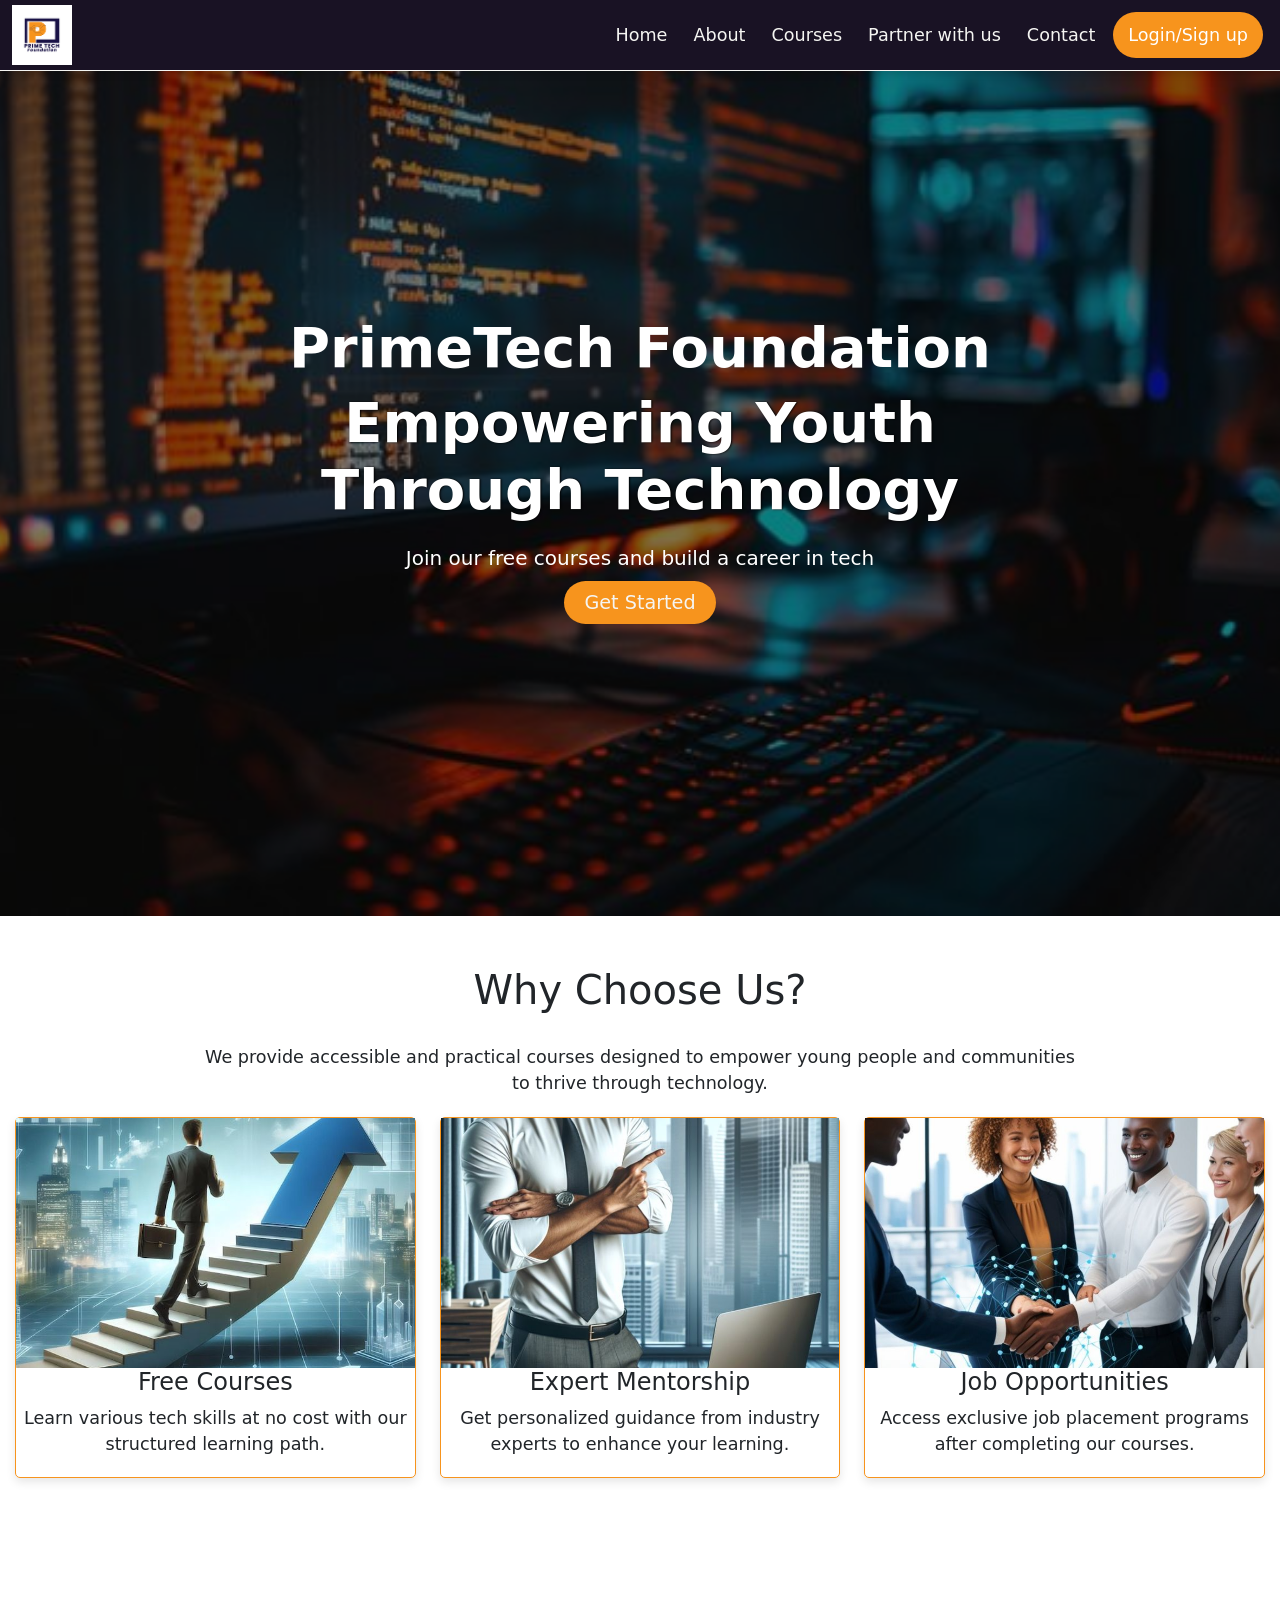
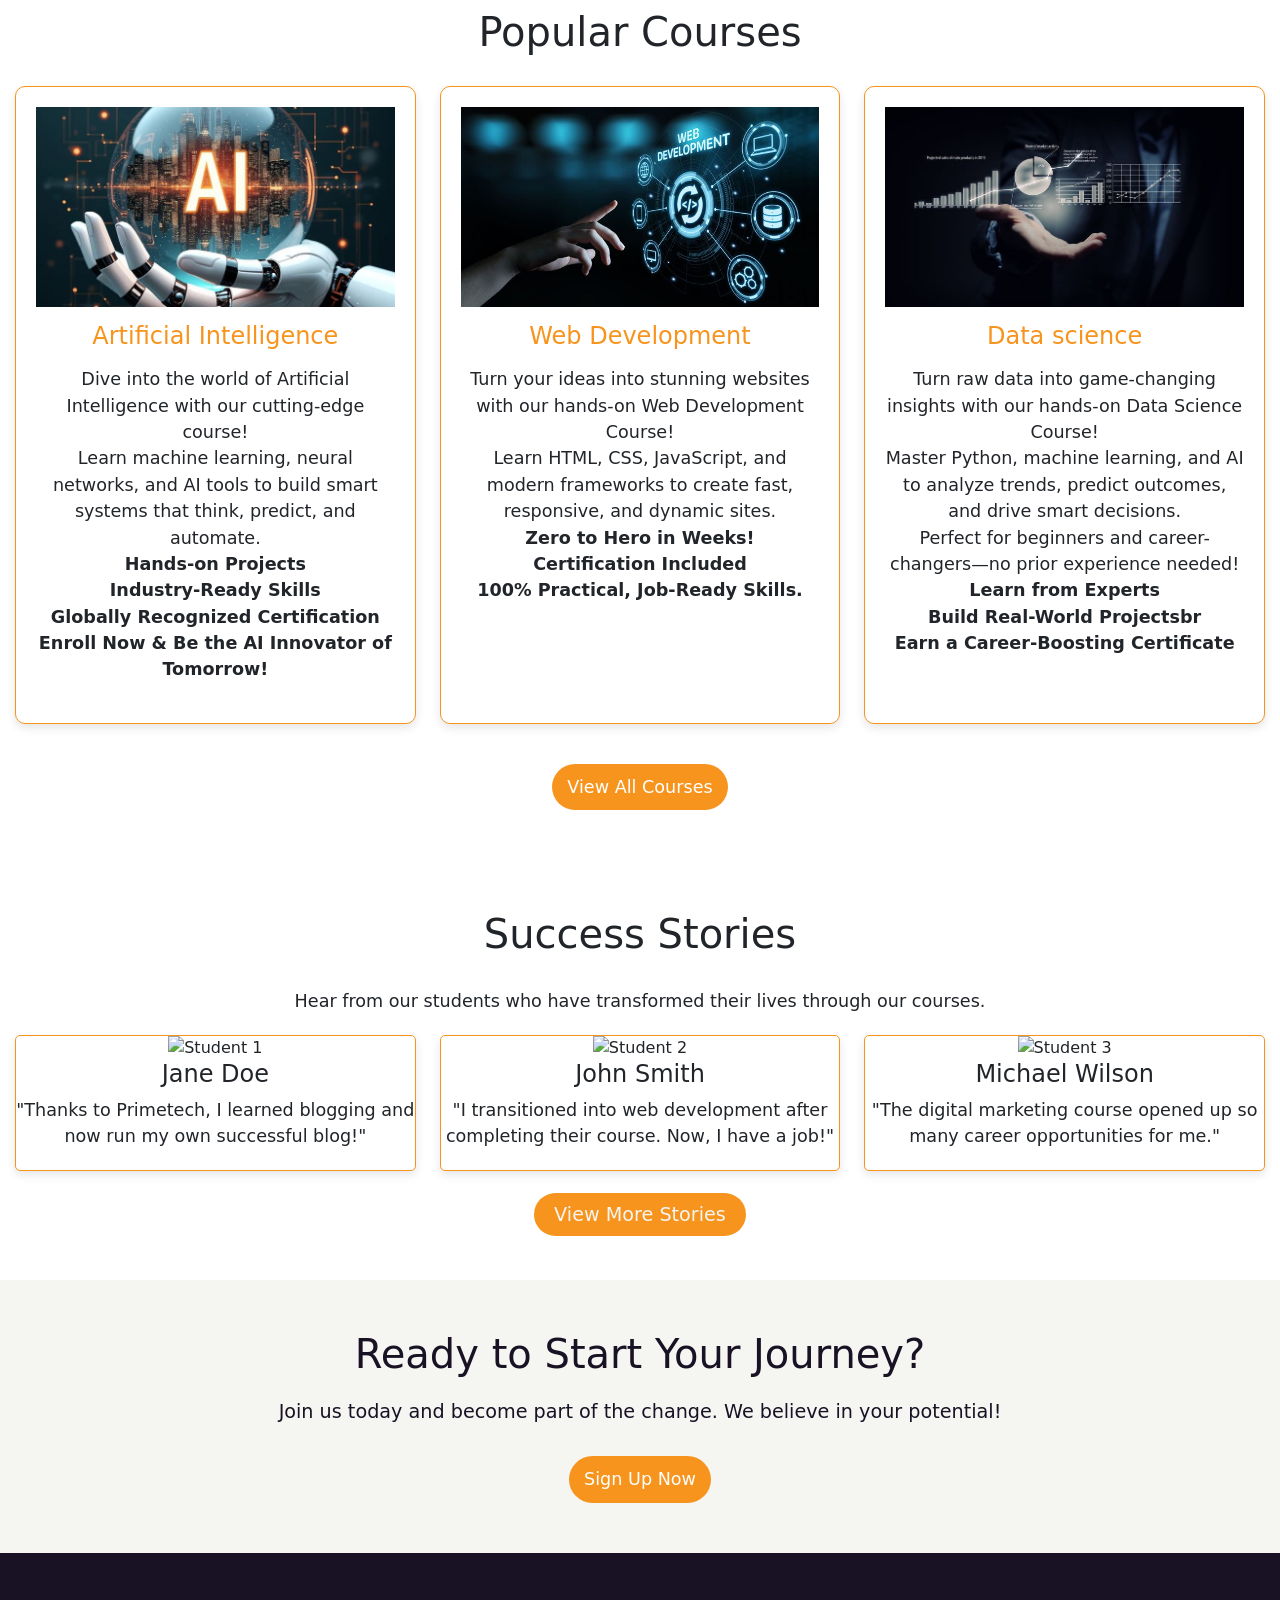
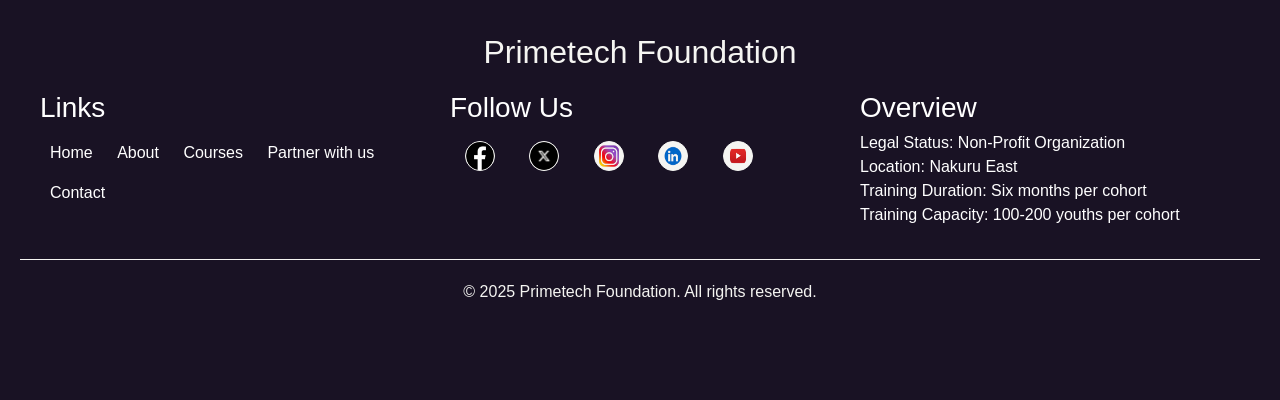
==== Index.html @ 0c361900 "initial commit" ====
<!DOCTYPE html>
<html lang="en">
    <head>
        <meta charset="UTF-8">
        <meta name="viewport" content="width=device-width, initial-scale=1.0">
        <title>Primetech Foundation</title>
        <link rel="stylesheet" href="styles.css"> <!-- Link to external CSS file -->
        <link rel ="icon"type="image/png" href="Photos/logo New.png">
        <link href="https://cdn.jsdelivr.net/npm/bootstrap@5.3.0/dist/css/bootstrap.min.css" rel="stylesheet">
    </head>
    <body>
    
        <!-- Navigation Bar -->
        <nav class="navbar navbar-expand-lg navigation-bar">
            <div class="container-fluid">
                   <!-- Logo section -->
            <a class="navbar-brand" href="Index.html">
                <img src="Photos/logo New.png" alt="Primetech logo" height="60">
            </a>
                <button class="navbar-toggler" type="button" data-bs-toggle="collapse" data-bs-target="#navbarNav">
                    <span class="navbar-toggler-icon"></span>
                </button>
                <!--navigation bar-->
                <div class="collapse navbar-collapse" id="navbarNav">
                    <ul class="navbar-nav ms-auto">
                        <li class="nav-item"><a class="nav-link" href="Index.html">Home</a></li>
                        <li class="nav-item"><a class="nav-link" href="about.html">About</a></li>
                        <li class="nav-item"><a class="nav-link" href="courses.html">Courses</a></li>
                        <li class="nav-item"><a class="nav-link" href="patnership.html">Partner with us</a></li>
                        <li class="nav-item"><a class="nav-link" href="contact.html">Contact</a></li>
                        <li class="nav-item">
                            <a class="btn-login" href="login.html">Login/Sign up</a>
                        </li>
                    </ul>
                </div>
            </div>
        </nav>
        
    
        <!-- Hero Section -->
       
    <div id="heroCarousel" class="carousel slide carousel-fade" data-bs-ride="carousel">
        <div class="carousel-inner">
            <button class="carousel-control-prev" type="button" data-bs-target="#heroCarousel" data-bs-slide="prev">
                <span class="carousel-control-prev-icon"></span>
            </button>
            <button class="carousel-control-next" type="button" data-bs-target="#heroCarousel" data-bs-slide="next">
                <span class="carousel-control-next-icon"></span>
            </button>
            
    
            <!-- Slide 1 -->
            <div class="carousel-item active">
                <div class="hero-slide" style="background-image: url('Photos/lines\ of\ code.jpeg');">
                    <div class="hero-content text-center text-white">
                        <h1 class="display-4 fw-bold">PrimeTech Foundation</h1>
                        <h2 class="display-4 fw-bold">Empowering  Youth Through Technology</h2>
                        <p class="lead">Join our free courses and build a career in tech</p>
                        <a href="courses.html" class="btn-click">Get Started</a>
                    </div>
                </div>
            </div>
    
            <!-- Slide 2 -->
            <div class="carousel-item">
                <div class="hero-slide" style="background-image: url('Photos/seo\ image.jpeg');">
                    <div class="hero-content text-center text-white">
                        <h1 class="display-4 fw-bold">Learn. Build. Grow.</h1>
                        <p class="lead">Hands-on training with real-world projects</p>
                        <a href="about.html" class="btn-click">Learn More</a>
                    </div>
                </div>
            </div>
    
            <!-- Slide 3 -->
            <div class="carousel-item">
                <div class="hero-slide" style="background-image: url('Photos/hacker\ Image.jpeg');">
                    <div class="hero-content text-center text-white">
                        <h1 class="display-4 fw-bold">Your Tech Journey Starts Here</h1>
                        <p class="lead">No experience needed.</p>
                        <a href="login.html" class="btn-click">Enroll Now</a>
                    </div>
                </div>
            </div>
    
        </div>
    </div>
    
    
        <!-- Features Section -->
        <div class="features">
            <h2>Why Choose Us?</h2>
            <p>We provide accessible and practical courses designed to empower young people and communities <br> to thrive through technology.</p>
            <div class="row">
                <div class="col-md-4">
                    <div class="feature-item">
                        <img src="Photos/Free.jpeg" alt="lines of code">
                        <h4>Free Courses</h4>
                        <p>Learn various tech skills at no cost with our structured learning path.</p>
                    </div>
                </div>
                <div class="col-md-4">
                    <div class="feature-item">
                        <img src="Photos/Expert.jpeg" alt="Mentorship">
                        <h4>Expert Mentorship</h4>
                        <p>Get personalized guidance from industry experts to enhance your learning.</p>
                    </div>
                </div>
                <div class="col-md-4">
                    <div class="feature-item">
                        <img src="Photos/Job rediness.jpeg" alt="Job Opportunities">
                        <h4>Job Opportunities</h4>
                        <p>Access exclusive job placement programs after completing our courses.</p>
                    </div>
                </div>
            </div>
        </div>
    
        <!-- Popular Courses Section -->
        <div class="courses">
            <h2>Popular Courses</h2>
            <div class="row">
                <div class="col-md-4">
                    <div class="course-item">
                        <img src="Photos/Ai image.jpeg" alt="Artificial Intelligence">
                        <strong><h4>Artificial Intelligence</h4></strong>
                        <p>Dive into the world of Artificial Intelligence with our cutting-edge course!<br>
                        Learn machine learning, neural networks, and AI tools to build smart systems that think, predict, and automate. <br>
                       
    
                            <strong> Hands-on Projects<br>
                             Industry-Ready Skills<br>
                             Globally Recognized Certification<br>
                            
                            Enroll Now & Be the AI Innovator of Tomorrow! </p></strong>
                    </div>
                </div>
                <div class="col-md-4">
                    <div class="course-item">
                        <img src="Photos/webDevelopment.jpeg" alt="Web Development">
                       <strong><h4>Web Development</h4></strong>
                        <p>Turn your ideas into stunning websites with our hands-on Web Development Course!<br>
                            Learn HTML, CSS, JavaScript, and modern frameworks to create fast, responsive, and dynamic sites.<br>
                          
                        <strong> Zero to Hero in Weeks! <br>
                             Certification Included<br>
                             100% Practical, Job-Ready Skills.</strong> </p>
                    </div>
                </div>
                <div class="col-md-4">
                    <div class="course-item">
                        <img src="Photos/Data science image.jpeg" alt="Data science">
                      <strong>  <h4>Data science</h4></strong>
                        <p>Turn raw data into game-changing insights with our hands-on Data Science Course!<br> 
                            Master Python, machine learning, and AI to analyze trends, predict outcomes, and drive smart decisions.<br>
                            Perfect for beginners and career-changers—no prior experience needed!<br>
    
                        <strong> Learn from Experts <br>
                             Build Real-World Projectsbr<br>
                             Earn a Career-Boosting Certificate<br>                        
                        </strong></p>
                    </div>
                </div>
            </div>
            <a href="courses.html" class="btn-view-courses">View All Courses</a>
        </div>
    
    
        <!-- Success Stories Section -->
        <div class="stories">
            <h2>Success Stories</h2>
            <p>Hear from our students who have transformed their lives through our courses.</p>
            <div class="row">
                <div class="col-md-4">
                    <div class="story-item">
                        <img src="https://via.placeholder.com/400x200" alt="Student 1">
                        <h4>Jane Doe</h4>
                        <p>"Thanks to Primetech, I learned blogging and now run my own successful blog!"</p>
                    </div>
                </div>
                <div class="col-md-4">
                    <div class="story-item">
                        <img src="https://via.placeholder.com/400x200" alt="Student 2">
                        <h4>John Smith</h4>
                        <p>"I transitioned into web development after completing their course. Now, I have a job!"</p>
                    </div>
                </div>
                <div class="col-md-4">
                    <div class="story-item">
                        <img src="https://via.placeholder.com/400x200" alt="Student 3">
                        <h4>Michael Wilson</h4>
                        <p>"The digital marketing course opened up so many career opportunities for me."</p>
    
                    </div>
                </div>   
            </div>
            <a href="stories.html" class="btn-view-stories">View More Stories</a>
        </div>
    
        <!-- Call to Action Section -->
        <div class="call-to-action">
            <h3>Ready to Start Your Journey?</h3>
            <p>Join us today and become part of the change. We believe in your potential!</p>
            <a href="login.html" class="btn-login">Sign Up Now</a>
        </div>
    
        <!-- Footer -->
        <footer>
            <h1>Primetech Foundation</h1>
          
            <div class="footer-flex">
              <div class="footer-section footer-links">
                <h3>Links</h3>
                <a href="Index.html">Home</a>
                <a href="about.html">About</a>
                <a href="courses.html">Courses</a>
                <a href="patnership.html">Partner with us</a>
                <a href="contact.html">Contact</a>
              </div>
          
              <div class="footer-section social-media">
                <h3>Follow Us</h3>
                <a href="#"><img src="icons/fb.png" alt="Facebook"></a>
                <a href="#"><img src="icons/x.png" alt="Twitter"></a>
                <a href="#"><img src="icons/Ig.png" alt="Instagram"></a>
                <a href="#"><img src="icons/linkedin.png" alt="LinkedIn"></a>
                <a href="#"><img src="icons/Youtube.png" alt="YouTube"></a>
              </div>
          
              <div class="footer-section Overview">
                <h3>Overview</h3>
                <h2>Legal Status: Non-Profit Organization</h2>  
                <h2>Location: Nakuru East</h2>
                <h2>Training Duration: Six months per cohort</h2>
                <h2>Training Capacity: 100-200 youths per cohort</h2>
              </div>
            </div>
          
            <p>© 2025 Primetech Foundation. All rights reserved.</p>
        </footer>          
        <script src="https://cdn.jsdelivr.net/npm/bootstrap@5.3.0/dist/js/bootstrap.bundle.min.js"></script>
    </body>
</html>
---- styles.css ----
body {
    margin: 0;
    padding: 0;
    background-color:#f5f5f2 ;
    font-family: poppins, sans-serif;
    padding-top: none; 
}

/* Navigation bar Styles */

.container-fluid {
    background-color:  #191224;
    border-bottom: #f5f5f2 0.2px solid;
    box-shadow: 0 4px 6px rgba(0, 0, 0, 0.1);
    position: fixed;
    top: 0;
    left: 0;
    width: 100%;
    z-index: 1000;
    backdrop-filter: blur(80px); /* Optional blur effect for classiness */
}

.navbar .scrolled {
    background-color: #191224; /* Darker background when scrolled */
    position: fixed;
}

/* === Logo Styling === */
.navbar-brand img {
    max-height: 60px;
    border: none;
}

/* === Navbar Toggler (Mobile Hamburger) === */
.navbar-toggler {
    border: none;
}

/* === Nav Links === */
.navbar-nav .nav-link {
    color: #f5f5f2!important;
    font-size: 1.1rem;
    padding: 10px 15px;
    transition: all 0.3s ease;
    font-weight: 500;
    margin: 0 5px;
}

.navbar-nav .nav-link:hover {
    color: #F7941D;
    text-decoration: underline;
    text-decoration-color:#F7941D;
}

/* === Login Button Style === */
.btn-login {
    background-color: #F7941D;
    color: #fff !important;
    border-radius: 50px;
    padding: 10px 15px;
    font-size: 1.1rem;
    font-weight: 500;
    text-align: center;
    text-decoration: none;
    transition: background-color 0.3s ease, transform 0.3s ease;
    display: inline-block;
    margin: 0 5px;
}

.btn-login:hover {
    background-color: #e67e22;
    transform: scale(1.05);
}


/* Hero Section Styles */
.hero-slide {
    height: 100vh;
    background-size: cover;
    background-position: center;
    position: relative;
    display: flex;
    justify-content: center;
    align-items: center;
    border: none;
}

.hero-slide::before {
    content: "";
    position: absolute;
    top: 0; left: 0;
    width: 100%;
    height: 100%;
    background-color: rgba(0, 0, 0, 0.5); /* Overlay */
    z-index: 1;
}

.hero-content {
    z-index: 2;
    max-width: 800px;
    padding: 0 15px;
   
}

.btn-click {
    background-color: #F7941D;
    color: #f5f5f2;
    padding: 10px 20px;
    border: none;
    transition: background-color 0.3s ease, transform 0.3s ease;
    border-radius: 50px;
    font-size: 1.2rem;
    text-decoration: none;
    font-weight: 500;
  }
  
  .btn-click:hover {
    background-color: #191224;
    transform: scale(1.05);
  }
  .btn-click:active {
    border-radius: 8px;
    box-shadow: 0 4px 12px rgba(0, 0, 0, 0.1);
  }
    


.hero-content h2 {
    font-size: 3.5rem;
    color: white;
    margin-bottom: 20px;
    text-shadow: #000 1px 0 2px;
    text-align: center;
}

/* Features, Courses, and Stories Section Styles */
.features, .courses, .stories {
    text-align: center;
    padding:  50px 15px;
}
.features h2, .courses h2, .stories h2 {
    font-size: 2.5rem;
    margin-bottom: 30px;
}
.features p, .courses p, .stories p {
    font-size: 1.1rem;
    margin-bottom: 20px;
}
.feature-item,  .story-item {
    margin-bottom: 30px;
    padding: none;
    background-color: white;
    border-radius: 10px;
    box-shadow: 0 4px 10px rgba(0, 0, 0, 0.1);
    transition: transform 0.3s;
    border: #F7941D 1px solid;
    border-radius: 5px;
}
.feature-item:hover, .course-item:hover, .story-item:hover {
    transform: translateY(-10px);
}
.feature-item img, .story-item img {
    width: 100%;
    height: 250px;
    object-fit: cover;
    border-radius: none;
}

.course-item {
    display: flex;
    flex-direction: column; /* Ensures content stacks vertically */
    justify-content: space-between; /* Distributes content evenly */
    align-items: center; /* Centers content horizontally */
    height: 100%; /* Ensures all items have the same height */
    padding: 20px;
    background-color: white;
    border-radius: 10px;
    box-shadow: 0 4px 10px rgba(0, 0, 0, 0.1);
    transition: transform 0.3s;
    border: #F7941D 1px solid;
    padding: none;
}

.course-item img {
    width: 100%;
    height: 200px; /* Ensures all images are the same height */
    object-fit: cover; /* Ensures images maintain aspect ratio */
    border-radius: none;
    padding: none;
    margin: none;
   
}

.course-item h4 {
    margin: 15px 0;
    font-size: 1.5rem;
    color: #F7941D;
    text-transform: bold;
}

.course-item p {
    flex-grow: 1; /* Ensures the description takes up available space */
    text-align: center;
}

.course-item:hover {
    transform: translateY(-10px); /* Adds a hover effect */
}
   /* view course Button Styles */
.btn-view-courses{
    background-color: #F7941D;
    color: #fff !important;
    border-radius: 50px;
    padding: 10px 15px;
    font-size: 1.1rem;
    font-weight: 500;
    text-align: center;
    text-decoration: none;
    transition: background-color 0.3s ease, transform 0.3s ease;
    display: inline-block;
    margin: 0 5px;
    padding: none; 
    margin-top: 40px;

}
.btn-view-courses:hover {
    background-color: #F7941D;
    transform: scale(1.05);
}
/* view stories Button Styles */
.btn-view-stories{
    background-color: #F7941D;
    color: #f5f5f2;
    padding: 10px 20px;
    border: none;
    transition: background-color 0.3s ease, transform 0.3s ease;
    border-radius: 50px;
    font-size: 1.2rem;
    text-decoration: none;
    font-weight: 500;
}
.btn-view-stories:hover {
    background-color: #e67e22;
    transform: scale(1.05);
}
/* Call to Action Section Styles */
.call-to-action {
    
    background-color: #f5f5f2;
    color: white;
    padding: 50px;
    text-align: center;
}
.call-to-action h3 {
    color: #191224;
    font-size: 2.5rem;
    margin-bottom: 20px;
}
.call-to-action p {
    color: #191224;
    font-size: 1.2rem;
    margin-bottom: 30px;
}

/* Footer Styles */

footer {
    background-color: #191224; /* Dark background color */
    color: #fff; /* White text color for contrast */
    padding: 80px 20px;
    text-align: center;
    font-family: open sans ,sans-serif;
    position: relative;
    
} 

footer h1 {
    font-size: 2rem;
    margin-bottom: 20px;
    color: #f5f5f2;
    text-align: center;
}
  
  /* Flex container for the sections */
.footer-flex {
    display: flex;
    flex-wrap: wrap;
    justify-content: space-between;
    gap: 30px;
    max-width: 1200px;
    margin: 0 auto;
    text-align: left;
    
    
}
  
  /* Individual sections */
.footer-section {
    flex: 1 1 250px;
   
}
  
.footer-links a,
.social-media a {
    display: inline-block;
    margin: 8px 10px;
    color: #fff;
    text-decoration: none;
    transition: color 0.3s ease;
}
  
.footer-links a:hover,
.social-media a:hover {
    color: #F7941D;
  }
  
  /* Social media icons */
  .social-media img {
    width: 30px;
    height: 30px;
    margin: 0 5px;
    transition: transform 0.3s ease;
    border: #f5f5f2 1px solid;
    border-radius: 50%;
    background-color: #f5f5f2;
  }
  
  .social-media img:hover {
    transform: scale(1.1);
  }
  
  /* Overview section text */
  .Overview h2 {
    font-size: 1rem;
    margin: 5px 0;
  }
  
  /* Copyright */
  footer p {
    margin-top: 30px;
    font-size: 1rem;
    color: #f5f5f2;
    border-top: 1px solid #f5f5f2;
    padding-top: 20px;
    text-align: center;
  }
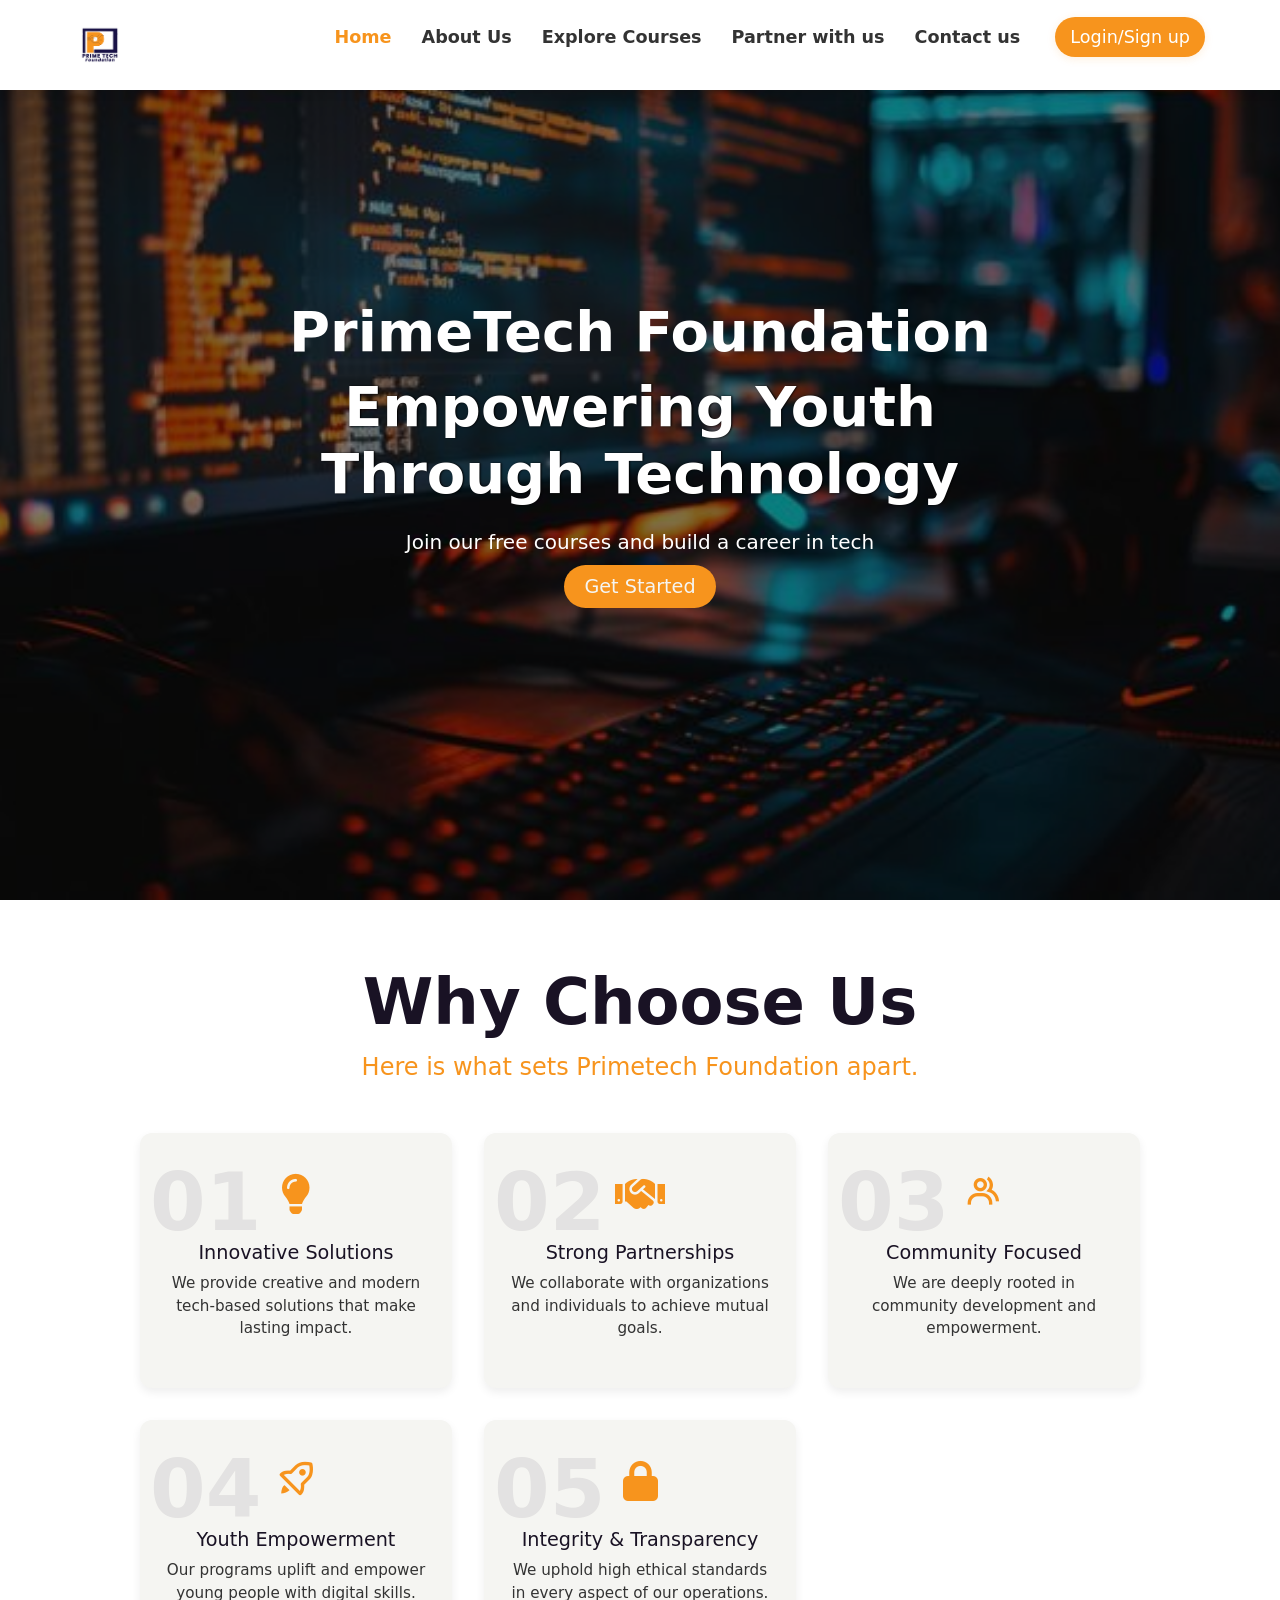
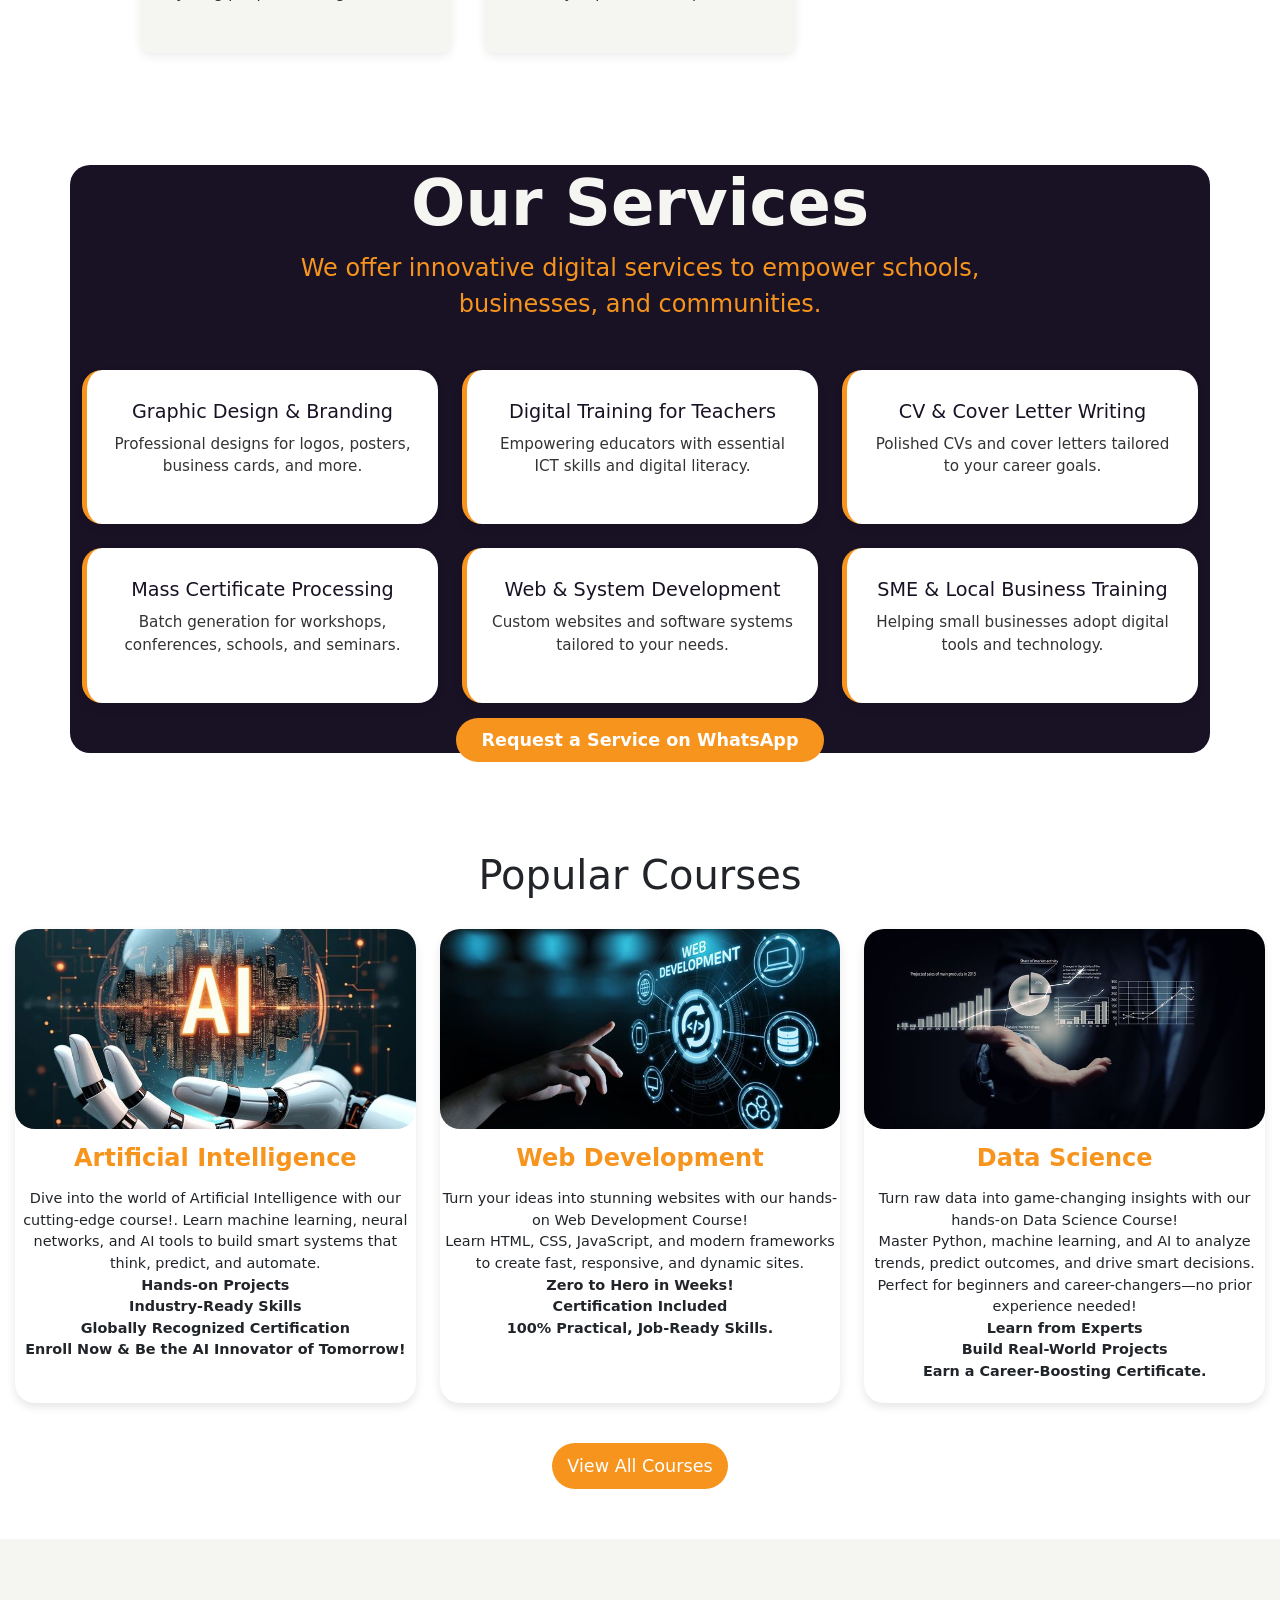
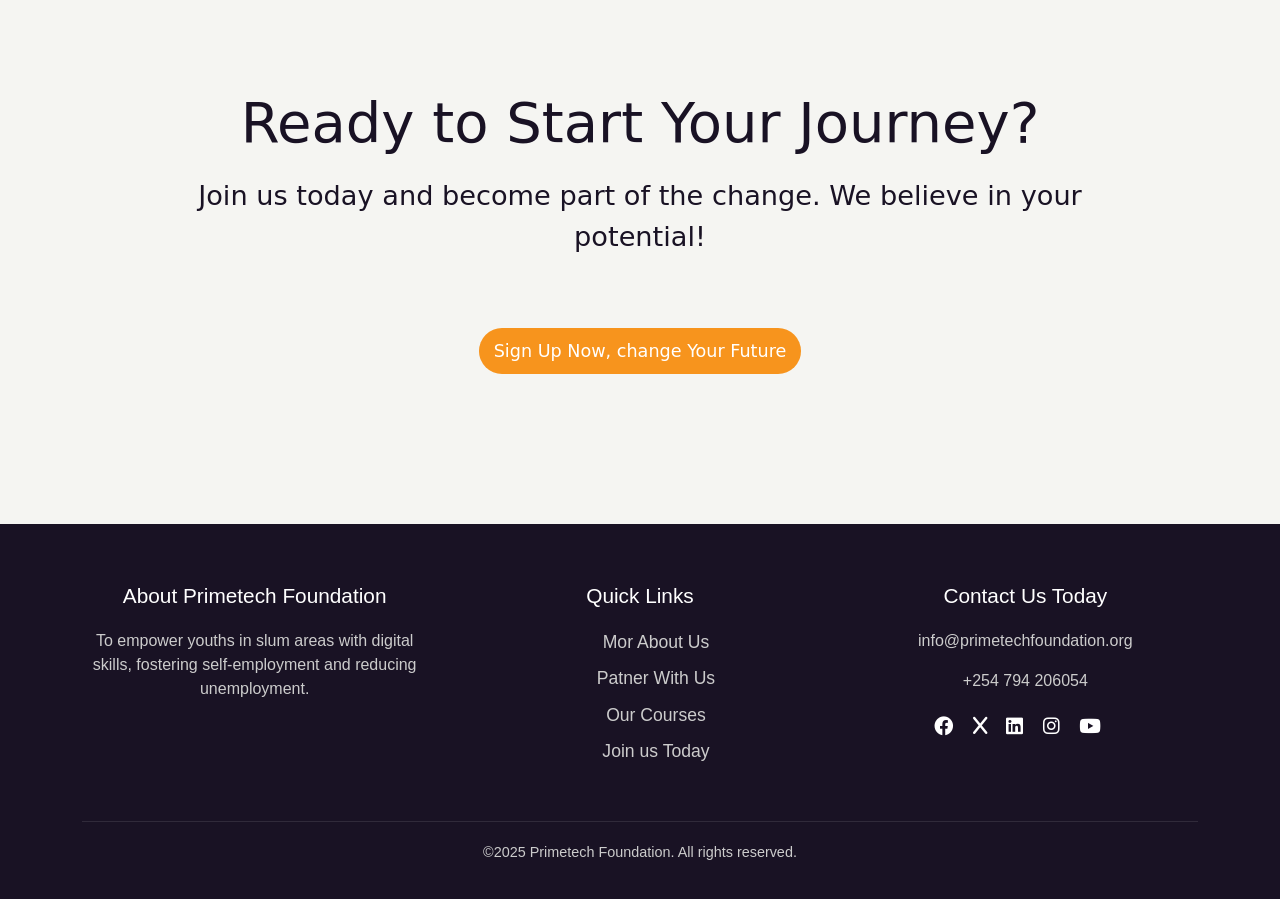
==== commit 83c6c332: "Initial Commit" ====
--- a/Index.html
+++ b/Index.html
@@ -1,69 +1,62 @@
 <!DOCTYPE html>
 <html lang="en">
-    <head>
-        <meta charset="UTF-8">
-        <meta name="viewport" content="width=device-width, initial-scale=1.0">
-        <title>Primetech Foundation</title>
-        <link rel="stylesheet" href="styles.css"> <!-- Link to external CSS file -->
-        <link rel ="icon"type="image/png" href="Photos/logo New.png">
-        <link href="https://cdn.jsdelivr.net/npm/bootstrap@5.3.0/dist/css/bootstrap.min.css" rel="stylesheet">
-    </head>
-    <body>
-    
-        <!-- Navigation Bar -->
-        <nav class="navbar navbar-expand-lg navigation-bar">
-            <div class="container-fluid">
-                   <!-- Logo section -->
-            <a class="navbar-brand" href="Index.html">
-                <img src="Photos/logo New.png" alt="Primetech logo" height="60">
-            </a>
-                <button class="navbar-toggler" type="button" data-bs-toggle="collapse" data-bs-target="#navbarNav">
-                    <span class="navbar-toggler-icon"></span>
-                </button>
-                <!--navigation bar-->
-                <div class="collapse navbar-collapse" id="navbarNav">
-                    <ul class="navbar-nav ms-auto">
-                        <li class="nav-item"><a class="nav-link" href="Index.html">Home</a></li>
-                        <li class="nav-item"><a class="nav-link" href="about.html">About</a></li>
-                        <li class="nav-item"><a class="nav-link" href="courses.html">Courses</a></li>
-                        <li class="nav-item"><a class="nav-link" href="patnership.html">Partner with us</a></li>
-                        <li class="nav-item"><a class="nav-link" href="contact.html">Contact</a></li>
-                        <li class="nav-item">
-                            <a class="btn-login" href="login.html">Login/Sign up</a>
-                        </li>
-                    </ul>
-                </div>
-            </div>
-        </nav>
-        
-    
-        <!-- Hero Section -->
-       
+<head>
+    <meta charset="UTF-8">
+    <meta name="viewport" content="width=device-width, initial-scale=1.0">
+    <title>Primetech Foundation</title>
+    <link rel="stylesheet" href="styles/home.css">
+    <link rel="stylesheet" href="styles/patnership.css">
+    <link rel="icon" type="image/png" href="Photos/logo New.png">
+    <link href="https://cdn.jsdelivr.net/npm/bootstrap@5.3.0/dist/css/bootstrap.min.css" rel="stylesheet">
+    <link rel="stylesheet" href="https://cdnjs.cloudflare.com/ajax/libs/font-awesome/6.0.0-beta3/css/all.min.css">
+    <link href="https://unpkg.com/boxicons@2.1.4/css/boxicons.min.css" rel="stylesheet">
+</head>
+<body>
+    <header>
+        <div class="container">
+            <div class="logo">
+                <a href="#"><img src="Photos/logo New.png" alt="Primetech Foundation Logo"></a>
+            </div>
+            <nav>
+                <ul>
+                    <li><a href="Index.html" class="active">Home</a></li>
+                    <li><a href="about.html">About Us</a></li>
+                    <li><a href="courses.html">Explore Courses</a></li>
+                    <li><a href="patnership.html">Partner with us</a></li>
+                    <li><a href="contact.html">Contact us</a></li>
+                    <li class="nav-item2">
+                        <a class="btn-login" href="login.html">Login/Sign up</a>
+                    </li>
+                </ul>
+                <div class="mobile-menu-btn">
+                    <i class="fas fa-bars"></i>
+                </div>
+            </nav>
+        </div>
+    </header>
+    <!-- Hero Section -->
     <div id="heroCarousel" class="carousel slide carousel-fade" data-bs-ride="carousel">
         <div class="carousel-inner">
             <button class="carousel-control-prev" type="button" data-bs-target="#heroCarousel" data-bs-slide="prev">
                 <span class="carousel-control-prev-icon"></span>
             </button>
             <button class="carousel-control-next" type="button" data-bs-target="#heroCarousel" data-bs-slide="next">
-                <span class="carousel-control-next-icon"></span>
+                <span class="control-next-icon"></span>
             </button>
-            
-    
             <!-- Slide 1 -->
             <div class="carousel-item active">
-                <div class="hero-slide" style="background-image: url('Photos/lines\ of\ code.jpeg');">
+                <div class="hero-slide" style="background-image: url('Photos/lines of code.jpeg');">
                     <div class="hero-content text-center text-white">
                         <h1 class="display-4 fw-bold">PrimeTech Foundation</h1>
-                        <h2 class="display-4 fw-bold">Empowering  Youth Through Technology</h2>
+                        <h2 class="display-4 fw-bold">Empowering Youth Through Technology</h2>
                         <p class="lead">Join our free courses and build a career in tech</p>
-                        <a href="courses.html" class="btn-click">Get Started</a>
-                    </div>
-                </div>
-            </div>
-    
+                        <a href="login.html" class="btn-click">Get Started</a>
+                    </div>
+                </div>
+            </div>
             <!-- Slide 2 -->
             <div class="carousel-item">
-                <div class="hero-slide" style="background-image: url('Photos/seo\ image.jpeg');">
+                <div class="hero-slide" style="background-image: url('Photos/seo image.jpeg');">
                     <div class="hero-content text-center text-white">
                         <h1 class="display-4 fw-bold">Learn. Build. Grow.</h1>
                         <p class="lead">Hands-on training with real-world projects</p>
@@ -71,174 +64,213 @@
                     </div>
                 </div>
             </div>
-    
             <!-- Slide 3 -->
             <div class="carousel-item">
-                <div class="hero-slide" style="background-image: url('Photos/hacker\ Image.jpeg');">
+                <div class="hero-slide" style="background-image: url('Photos/hacker Image.jpeg');">
                     <div class="hero-content text-center text-white">
                         <h1 class="display-4 fw-bold">Your Tech Journey Starts Here</h1>
                         <p class="lead">No experience needed.</p>
-                        <a href="login.html" class="btn-click">Enroll Now</a>
-                    </div>
-                </div>
-            </div>
-    
+                        <a href="courses.html" class="btn-click">Enroll Now</a>
+                    </div>
+                </div>
+            </div>
         </div>
     </div>
-    
-    
-        <!-- Features Section -->
-        <div class="features">
-            <h2>Why Choose Us?</h2>
-            <p>We provide accessible and practical courses designed to empower young people and communities <br> to thrive through technology.</p>
-            <div class="row">
-                <div class="col-md-4">
-                    <div class="feature-item">
-                        <img src="Photos/Free.jpeg" alt="lines of code">
-                        <h4>Free Courses</h4>
-                        <p>Learn various tech skills at no cost with our structured learning path.</p>
-                    </div>
-                </div>
-                <div class="col-md-4">
-                    <div class="feature-item">
-                        <img src="Photos/Expert.jpeg" alt="Mentorship">
-                        <h4>Expert Mentorship</h4>
-                        <p>Get personalized guidance from industry experts to enhance your learning.</p>
-                    </div>
-                </div>
-                <div class="col-md-4">
-                    <div class="feature-item">
-                        <img src="Photos/Job rediness.jpeg" alt="Job Opportunities">
-                        <h4>Job Opportunities</h4>
-                        <p>Access exclusive job placement programs after completing our courses.</p>
-                    </div>
-                </div>
-            </div>
-        </div>
-    
-        <!-- Popular Courses Section -->
-        <div class="courses">
-            <h2>Popular Courses</h2>
-            <div class="row">
-                <div class="col-md-4">
-                    <div class="course-item">
-                        <img src="Photos/Ai image.jpeg" alt="Artificial Intelligence">
-                        <strong><h4>Artificial Intelligence</h4></strong>
-                        <p>Dive into the world of Artificial Intelligence with our cutting-edge course!<br>
-                        Learn machine learning, neural networks, and AI tools to build smart systems that think, predict, and automate. <br>
-                       
-    
-                            <strong> Hands-on Projects<br>
-                             Industry-Ready Skills<br>
-                             Globally Recognized Certification<br>
-                            
-                            Enroll Now & Be the AI Innovator of Tomorrow! </p></strong>
-                    </div>
-                </div>
-                <div class="col-md-4">
-                    <div class="course-item">
-                        <img src="Photos/webDevelopment.jpeg" alt="Web Development">
-                       <strong><h4>Web Development</h4></strong>
-                        <p>Turn your ideas into stunning websites with our hands-on Web Development Course!<br>
-                            Learn HTML, CSS, JavaScript, and modern frameworks to create fast, responsive, and dynamic sites.<br>
-                          
-                        <strong> Zero to Hero in Weeks! <br>
-                             Certification Included<br>
-                             100% Practical, Job-Ready Skills.</strong> </p>
-                    </div>
-                </div>
-                <div class="col-md-4">
-                    <div class="course-item">
-                        <img src="Photos/Data science image.jpeg" alt="Data science">
-                      <strong>  <h4>Data science</h4></strong>
-                        <p>Turn raw data into game-changing insights with our hands-on Data Science Course!<br> 
-                            Master Python, machine learning, and AI to analyze trends, predict outcomes, and drive smart decisions.<br>
-                            Perfect for beginners and career-changers—no prior experience needed!<br>
-    
-                        <strong> Learn from Experts <br>
-                             Build Real-World Projectsbr<br>
-                             Earn a Career-Boosting Certificate<br>                        
-                        </strong></p>
-                    </div>
-                </div>
-            </div>
-            <a href="courses.html" class="btn-view-courses">View All Courses</a>
-        </div>
-    
-    
-        <!-- Success Stories Section -->
-        <div class="stories">
-            <h2>Success Stories</h2>
-            <p>Hear from our students who have transformed their lives through our courses.</p>
-            <div class="row">
-                <div class="col-md-4">
-                    <div class="story-item">
-                        <img src="https://via.placeholder.com/400x200" alt="Student 1">
-                        <h4>Jane Doe</h4>
-                        <p>"Thanks to Primetech, I learned blogging and now run my own successful blog!"</p>
-                    </div>
-                </div>
-                <div class="col-md-4">
-                    <div class="story-item">
-                        <img src="https://via.placeholder.com/400x200" alt="Student 2">
-                        <h4>John Smith</h4>
-                        <p>"I transitioned into web development after completing their course. Now, I have a job!"</p>
-                    </div>
-                </div>
-                <div class="col-md-4">
-                    <div class="story-item">
-                        <img src="https://via.placeholder.com/400x200" alt="Student 3">
-                        <h4>Michael Wilson</h4>
-                        <p>"The digital marketing course opened up so many career opportunities for me."</p>
-    
-                    </div>
-                </div>   
-            </div>
-            <a href="stories.html" class="btn-view-stories">View More Stories</a>
-        </div>
-    
-        <!-- Call to Action Section -->
-        <div class="call-to-action">
-            <h3>Ready to Start Your Journey?</h3>
-            <p>Join us today and become part of the change. We believe in your potential!</p>
-            <a href="login.html" class="btn-login">Sign Up Now</a>
-        </div>
-    
-        <!-- Footer -->
-        <footer>
-            <h1>Primetech Foundation</h1>
-          
-            <div class="footer-flex">
-              <div class="footer-section footer-links">
-                <h3>Links</h3>
-                <a href="Index.html">Home</a>
-                <a href="about.html">About</a>
-                <a href="courses.html">Courses</a>
-                <a href="patnership.html">Partner with us</a>
-                <a href="contact.html">Contact</a>
-              </div>
-          
-              <div class="footer-section social-media">
-                <h3>Follow Us</h3>
-                <a href="#"><img src="icons/fb.png" alt="Facebook"></a>
-                <a href="#"><img src="icons/x.png" alt="Twitter"></a>
-                <a href="#"><img src="icons/Ig.png" alt="Instagram"></a>
-                <a href="#"><img src="icons/linkedin.png" alt="LinkedIn"></a>
-                <a href="#"><img src="icons/Youtube.png" alt="YouTube"></a>
-              </div>
-          
-              <div class="footer-section Overview">
-                <h3>Overview</h3>
-                <h2>Legal Status: Non-Profit Organization</h2>  
-                <h2>Location: Nakuru East</h2>
-                <h2>Training Duration: Six months per cohort</h2>
-                <h2>Training Capacity: 100-200 youths per cohort</h2>
-              </div>
-            </div>
-          
-            <p>© 2025 Primetech Foundation. All rights reserved.</p>
-        </footer>          
-        <script src="https://cdn.jsdelivr.net/npm/bootstrap@5.3.0/dist/js/bootstrap.bundle.min.js"></script>
-    </body>
+
+    <!-- Why us section (Hero Page) -->
+    <section class="why-choose-us">
+        <div class="section-header">
+            <h2>Why Choose Us</h2>
+            <p>Here is what sets Primetech Foundation apart.</p>
+        </div>
+        <div class="reasons">
+            <div class="reason-card" data-index="01">
+                <div class="icon"><i class="fa-solid fa-lightbulb"></i></div>
+                <h3>Innovative Solutions</h3>
+                <p>We provide creative and modern tech-based solutions that make lasting impact.</p>
+            </div>
+            <div class="reason-card" data-index="02">
+                <div class="icon"><i class="fas fa-handshake"></i></div>
+                <h3>Strong Partnerships</h3>
+                <p>We collaborate with organizations and individuals to achieve mutual goals.</p>
+            </div>
+            <div class="reason-card" data-index="03">
+                <div class="icon"><i class='bx bx-group'></i></div>
+                <h3>Community Focused</h3>
+                <p>We are deeply rooted in community development and empowerment.</p>
+            </div>
+            <div class="reason-card" data-index="04">
+                <div class="icon"><i class='bx  bx-rocket'></i> </div>
+                <h3>Youth Empowerment</h3>
+                <p>Our programs uplift and empower young people with digital skills.</p>
+            </div>
+            <div class="reason-card" data-index="05">
+                <div class="icon"><i class="fa-solid fa-lock"></i></div>
+                <h3>Integrity & Transparency</h3>
+                <p>We uphold high ethical standards in every aspect of our operations.</p>
+            </div>
+        </div>
+    </section>
+
+    <!-- Services Section -->
+    <section class="services container my-5">
+        <div class="section-header text-center">
+            <h2 class="fw-bold">Our Services</h2>
+            <p>We offer innovative digital services to empower schools, businesses, and communities.</p>
+        </div>
+        <div class="row g-4">
+            <div class="col-md-4 service-item">
+                <div class="service-card">
+                    <!--<img src="icons/design.png" alt="Graphic Design" />-->
+                    <h4>Graphic Design & Branding</h4>
+                    <p>Professional designs for logos, posters, business cards, and more.</p>
+                </div>
+            </div>
+            <div class="col-md-4 service-item">
+                <div class="service-card">
+                   <!---- <img src="icons/training.png" alt="Digital Training" /> -->
+                    <h4>Digital Training for Teachers</h4>
+                    <p>Empowering educators with essential ICT skills and digital literacy.</p>
+                </div>
+            </div>
+            <div class="col-md-4 service-item">
+                <div class="service-card">
+                    <!--<img src="icons/cv.png" alt="CV Writing" />-->
+                    <h4>CV & Cover Letter Writing</h4>
+                    <p>Polished CVs and cover letters tailored to your career goals.</p>
+                </div>
+            </div>
+            <div class="col-md-4 service-item">
+                <div class="service-card">
+                   <!--<img src="icons/certificate.png" alt="Certificate Processing" />-->
+                    <h4>Mass Certificate Processing</h4>
+                    <p>Batch generation for workshops, conferences, schools, and seminars.</p>
+                </div>
+            </div>
+            <div class="col-md-4 service-item">
+                <div class="service-card">
+                   <!-- <img src="icons/web.png" alt="Web Development" />-->
+                    <h4>Web & System Development</h4>
+                    <p>Custom websites and software systems tailored to your needs.</p>
+                </div>
+            </div>
+            <div class="col-md-4 service-item">
+                <div class="service-card">
+                   <!-- <img src="icons/tech-training.png" alt="Tech Integration" /> -->
+                    <h4>SME & Local Business Training</h4>
+                    <p>Helping small businesses adopt digital tools and technology.</p>
+                </div>
+            </div>
+        </div>
+        <div class="text-center mt-4">
+           
+           <a href="#" class="btn-contact" onclick="redirectToWhatsApp()">Request a Service on WhatsApp</a>
+        </div>
+    </section>
+
+    <!-- Popular Courses Section -->
+    <div class="courses">
+        <h2>Popular Courses</h2>
+        <div class="row">
+            <div class="col-md-4">
+                <div class="course-item">
+                    <img src="Photos/Ai image.jpeg" alt="Artificial Intelligence">
+                    <h4><strong>Artificial Intelligence</strong></h4>
+                    <p>
+                        Dive into the world of Artificial Intelligence with our <br>cutting-edge course!.
+                        Learn machine learning, neural networks, and AI tools to build smart systems that think, predict, and automate.<br>
+                        <strong>
+                            Hands-on Projects<br>
+                            Industry-Ready Skills<br>
+                            Globally Recognized Certification<br>
+                            Enroll Now & Be the AI Innovator of Tomorrow!
+                        </strong>
+                    </p>
+                </div>
+            </div>
+            <div class="col-md-4">
+                <div class="course-item">
+                    <img src="Photos/webDevelopment.jpeg" alt="Web Development">
+                    <h4><strong>Web Development</strong></h4>
+                    <p>
+                        Turn your ideas into stunning websites with our hands-on Web Development Course!<br>
+                        Learn HTML, CSS, JavaScript, and modern frameworks to create fast, responsive, and dynamic sites.<br>
+                        <strong>
+                            Zero to Hero in Weeks!<br>
+                            Certification Included<br>
+                            100% Practical, Job-Ready Skills.
+                        </strong>
+                    </p>
+                </div>
+            </div>
+            <div class="col-md-4">
+                <div class="course-item">
+                    <img src="Photos/Data science image.jpeg" alt="Data science">
+                    <h4><strong>Data Science</strong></h4>
+                    <p>
+                        Turn raw data into game-changing insights with our<br> hands-on Data Science Course!<br>
+                        Master Python, machine learning, and AI to analyze<br> trends, predict outcomes, and drive smart decisions.<br>
+                        Perfect for beginners and career-changers—no prior experience needed!<br>
+                        <strong>
+                            Learn from Experts<br>
+                            Build Real-World Projects<br>
+                            Earn a Career-Boosting Certificate.
+                        </strong>
+                    </p>
+                </div>
+            </div>
+        </div>
+        <a href="courses.html" class="btn-view-courses">View All Courses</a>
+    </div>
+
+    <!-- Call to Action Section -->
+    <div class="call-to-action">
+        <h3>Ready to Start Your Journey?</h3>
+        <p>Join us today and become part of the change. We believe in your potential!</p>
+        <a href="login.html" class="btn-view-courses">Sign Up Now, change Your Future</a>
+    </div>
+
+    <!-- Back to Top Arrow -->
+    <button id="backToTop" title="Go to top">&#8679;</button>
+
+    <!-- Footer -->
+    <footer>
+        <div class="container">
+            <div class="footer-content">
+                <div class="footer-section">
+                    <h3>About Primetech Foundation</h3>
+                    <p>To empower youths in slum areas with digital skills, fostering self-employment and reducing unemployment.</p>
+                </div>
+                <div class="footer-section">
+                    <h3>Quick Links</h3>
+                    <ul>
+                        <li><a href="about.html">Mor About Us</a></li>
+                        <li><a href="patnership.html">Patner With Us</a></li>
+                        <li><a href="courses.html">Our Courses</a></li>
+                        <li><a href="login.html">Join us Today</a></li>
+                    </ul>
+                </div>
+                <div class="footer-section">
+                    <h3>Contact Us Today</h3>
+                    <p>info@primetechfoundation.org</p>
+                    <p>+254 794 206054</p>
+                    <div class="social-icons">
+                        <a href="#"><i class="fab fa-facebook"></i></a>
+                        <a href="#"><i class="fab fa-x"></i></a>
+                        <a href="#"><i class="fab fa-linkedin"></i></a>
+                        <a href="#"><i class="fab fa-instagram"></i></a>
+                        <a href="#"><i class="fab fa-youtube"></i></a>
+                    </div>
+                </div>
+            </div>
+            <div class="footer-bottom">
+                <p>©2025 Primetech Foundation. All rights reserved.</p>
+            </div>
+        </div>
+    </footer>
+    <script src="scripts/patnership.js"></script>
+    <script src="https://cdn.jsdelivr.net/npm/bootstrap@5.3.0/dist/js/bootstrap.bundle.min.js"></script>
+    <script src="scripts/home.js"></script>
+</body>
 </html>
 
--- a/styles/home.css
+++ b/styles/home.css
@@ -0,0 +1,472 @@
+*, *::before, *::after {
+    box-sizing: border-box;
+}
+
+body {
+    margin: 0;
+    padding: 0;
+    background-color: #f5f5f2;
+    font-family:Verdana, Geneva, Tahoma, sans-serif;
+    color: #191224;
+}
+
+.hero-slide {
+    height: 100vh;
+    background-size: cover;
+    background-position: center;
+    position: relative;
+    display: flex;
+    justify-content: center;
+    align-items: center;
+    border: none;
+}
+
+.hero-slide::before {
+    content: "";
+    position: absolute;
+    top: 0; left: 0;
+    width: 100%;
+    height: 100%;
+    background-color: rgba(0, 0, 0, 0.5);
+    z-index: 1;
+}
+
+.hero-content {
+    z-index: 2;
+    max-width: 800px;
+    padding: 0 15px;
+}
+
+.hero-content h2 {
+    font-size: 3.5rem;
+    color: white;
+    margin-bottom: 20px;
+    text-shadow: #000 1px 0 2px;
+    text-align: center;
+}
+
+.btn-click {
+    background-color: #F7941D;
+    color: #f5f5f2;
+    padding: 10px 20px;
+    border: none;
+    transition: background-color 0.3s, transform 0.3s;
+    border-radius: 50px;
+    font-size: 1.2rem;
+    text-decoration: none;
+    font-weight: 500;
+    animation: btnPulse 1.5s infinite;
+}
+
+.btn-click:hover {
+    background-color: #191224;
+    transform: scale(1.05);
+}
+
+.btn-click:active {
+    border-radius: 8px;
+    box-shadow: 0 4px 12px rgba(0, 0, 0, 0.1);
+}
+
+@keyframes btnPulse {
+    0% {
+        box-shadow: 0 0 0 0 rgba(247, 148, 29, 0.5);
+    }
+    70% {
+        box-shadow: 0 0 0 12px rgba(247, 148, 29, 0);
+    }
+    100% {
+        box-shadow: 0 0 0 0 rgba(247, 148, 29, 0);
+    }
+}
+
+/*courses section*/
+.courses {
+    text-align: center;
+    padding: 50px 15px;
+}
+
+.courses h2 {
+    font-size: 2.5rem;
+    margin-bottom: 30px;
+}
+
+.courses p {
+    font-size: 0.9rem;
+    margin-bottom: 20px;
+}
+
+.course-item {
+    display: flex;
+    flex-direction: column;
+    justify-content: space-between;
+    align-items: center;
+    height: 100%;
+    background-color: white;
+    border-radius: 10px;
+    box-shadow: 0 4px 10px rgba(0, 0, 0, .1);
+    transition: transform 0.3s;
+   
+    border-radius: 20px;
+}
+
+.course-item img {
+    width: 100%;
+    height: 200px;
+    object-fit: cover;
+    border-radius: 20px;
+
+}
+
+.course-item:hover {
+    transform: translateY(-10px);
+}
+
+.course-item h4 {
+    margin: 15px 0;
+    font-size: 1.5rem;
+    color: #F7941D;
+    font-weight: bold; 
+}
+
+.course-item p {
+    flex-grow: 1; 
+    text-align: center;
+}
+
+.btn-view-courses {
+    background-color: #F7941D;
+    color: #fff !important;
+    border-radius: 50px;
+    padding: 10px 15px;
+    font-size: 1.1rem;
+    font-weight: 500;
+    text-align: center;
+    text-decoration: none;
+    transition: background-color 0.3s, transform 0.3s;
+    display: inline-block;
+    margin: 0 5px;
+    margin-top: 40px;
+}
+
+.btn-view-courses:hover {
+    background-color: #F7941D;
+    transform: scale(1.05);
+}
+
+ /* Services Section */
+.services {
+  padding: 60px 20px;
+  background-color: #191224;
+  border-radius: 20px;
+}
+
+.services .section-header h2 {
+  color: #f5f5f2;
+}
+
+.service-card {
+  background: #ffffff;
+  padding: 30px 20px;
+  border-radius: 20px;
+  box-shadow: 0 4px 12px rgba(0, 0, 0, 0.05);
+  text-align: center;
+  transition: transform 0.3s ease, box-shadow 0.3s ease;
+  height: 100%;
+  border-left: #F7941D 5px solid;
+}
+
+.service-card:hover {
+  transform: translateY(-5px);
+  box-shadow: 0 6px 15px rgba(0, 0, 0, 0.15);
+}
+
+.service-card img {
+  width: 60px;
+  height: 60px;
+  margin-bottom: 15px;
+}
+
+.service-card h4 {
+  color: #191224;
+  font-size: 1.2rem;
+  margin-bottom: 10px;
+}
+
+.service-card p {
+  font-size: 0.95rem;
+  color: #333;
+}
+
+.btn-contact {
+  background-color: #f7941D;
+  color: #fff;
+  padding: 12px 25px;
+  border: none;
+  border-radius: 30px;
+  text-decoration: none;
+  font-weight: bold;
+}
+
+.btn-contact:hover {
+  background-color: #d87b00;
+}
+
+/* Call to Action Section */
+.call-to-action {
+    background-color: #f5f5f2;
+    color: #191224;
+    padding: 150px;
+    text-align: center;
+}
+
+.call-to-action h3 {
+    color: #191224;
+    font-size: 3.5rem;
+    margin-bottom: 20px;
+}
+
+.call-to-action p {
+    color: #191224;
+    font-size: 1.7rem;
+    margin-bottom: 30px;
+}
+
+/*  Footer */
+footer {
+    background-color: #191224;
+    color: #fff;
+    padding: 150px 20px;
+    text-align: center;
+    font-family: 'Open Sans', sans-serif;
+    position: relative;
+    max-width: 100%;
+    margin: 0 auto;
+}
+
+/*  Why Choose Us Section */
+:root {
+    --primary: #191224;
+    --light: #f5f5f2;
+    --accent: #f7941d;
+}
+
+.why-choose-us {
+    background: #fff;
+    padding: 4rem 1rem;
+    color: #191224;
+    text-align: center;
+}
+
+.section-header {
+    max-width: 700px;
+    margin: 0 auto 3rem;
+}
+
+.section-header h2 {
+    font-size: 4rem;
+    margin-bottom: 0.5rem;
+    position: relative;
+    font-weight: 700;
+    color: #191224;
+
+}
+
+.section-header p {
+    font-size: 1.5rem;
+    color: #F7941D;
+}
+
+.reasons {
+    display: grid;
+    gap: 2rem;
+    max-width: 1000px;
+    margin: 0 auto;
+    grid-template-columns: repeat(auto-fit, minmax(250px, 1fr));
+}
+
+.reason-card {
+    background: #f5f5f2;
+    border-radius: 12px;
+    padding: 2rem 1.5rem;
+    position: relative;
+    overflow: hidden;
+    box-shadow: 0 4px 10px rgba(0,0,0,0.07);
+    color: #191224;
+    transition: transform 0.3s, box-shadow 0.3s;
+}
+
+.reason-card.visible {
+    transform: translateY(0);
+    opacity: 1;
+}
+
+.reason-card::before {
+    content: attr(data-index);
+    position: absolute;
+    top: 10px;
+    left: 10px;
+    font-size: 5rem;
+    font-weight: bold;
+    color: rgba(25, 18, 36, 0.08);
+    z-index: 0;
+}
+
+.reason-card .icon {
+    font-size: 2.5rem;
+    margin-bottom: 1rem;
+    z-index: 1;
+    position: relative;
+    color: #F7941D;
+}
+
+.reason-card h3 {
+    font-size: 1.2rem;
+    margin-bottom: 0.5rem;
+    z-index: 1;
+    position: relative;
+    color: #191224;
+}
+
+.reason-card p {
+    font-size: 0.95rem;
+    color: #333;
+    z-index: 1;
+    position: relative;
+}
+
+/* Back to Top Arrow Styles */
+#backToTop {
+  display: none;
+  position: fixed;
+  bottom: 40px;
+  right: 30px;
+  z-index: 999;
+  font-size: 2rem;
+  background: #F7941D;
+  color: #fff;
+  border: none;
+  border-radius: 50%;
+  width: 48px;
+  height: 48px;
+  cursor: pointer;
+  box-shadow: 0 2px 8px rgba(0,0,0,0.2);
+  transition: background 0.3s, transform 0.3s;
+}
+#backToTop:hover {
+  background: #191224;
+  transform: scale(1.1);
+}
+/* Control Next Icon Styles */
+.control-next-icon {
+    display: inline-block;
+    width: 2.5rem;
+    height: 2.5rem;
+    background: rgba(25, 18, 36, 0.85);
+    border-radius: 50%;
+    position: relative;
+    z-index: 10;
+    box-shadow: 0 2px 8px rgba(0,0,0,0.2);
+}
+
+.control-next-icon::after {
+    content: '';
+    position: absolute;
+    top: 50%;
+    left: 50%;
+    width: 1.1rem;
+    height: 1.1rem;
+    border-top: 0.25rem solid #fff;
+    border-right: 0.25rem solid #fff;
+    transform: translate(-50%, -50%) rotate(45deg);
+    opacity: 1;
+}
+
+/*  Responsive Styles  */
+@media (max-width: 991px) {
+    .hero-content h2 {
+        font-size: 2.2rem;
+    }
+    .courses,
+    .stories,
+    .call-to-action,
+    .why-choose-us {
+        padding: 30px 5px;
+    }
+    .footer-flex {
+        flex-direction: column;
+        gap: 10px;
+        text-align: center;
+    }
+    .footer-section {
+        margin-bottom: 20px;
+    }
+}
+
+@media (max-width: 600px) {
+    .hero-slide {
+        height: 60vh;
+        min-height: 350px;
+    }
+    .hero-content {
+        padding: 0 5px;
+    }
+    .hero-content h2 {
+        font-size: 1.5rem;
+        margin-bottom: 10px;
+    }
+    .btn-click,
+    .btn-view-courses,
+    .btn-view-stories {
+        font-size: 1rem;
+        padding: 8px 10px;
+    }
+    .courses h2,
+    .stories h2,
+    .call-to-action h3,
+    .section-header h2 {
+        font-size: 1.3rem;
+    }
+    .course-item img,
+    .story-item img {
+        height: 120px;
+    }
+    .footer-flex {
+        flex-direction: column;
+        gap: 0;
+        text-align: center;
+    }
+    .footer-section {
+        margin-bottom: 10px;
+    }
+    .why-choose-us {
+        padding: 2rem 0.5rem;
+    }
+    .reasons {
+        grid-template-columns: 1fr;
+        gap: 1rem;
+    }
+    .reason-card {
+        padding: 1rem 0.5rem;
+    }
+    .reason-card::before {
+        font-size: 3rem;
+    }
+}
+
+@media (max-width: 400px) {
+    .hero-content h2,
+    .section-header h2 {
+        font-size: 1.1rem;
+    }
+    .btn-click,
+    .btn-view-courses,
+    .btn-view-stories {
+        font-size: 0.9rem;
+        padding: 6px 6px;
+    }
+    .footer-section {
+        font-size: 0.9rem;
+    }
+}
+
--- a/styles/patnership.css
+++ b/styles/patnership.css
@@ -0,0 +1,623 @@
+/* patnership Styles */
+:root {
+    --primary-color: #191224;
+    --secondary-color: #f7941D;
+    --light-color: #F5F5F2;
+    --dark-color: #333;
+    --gray-color: #777;
+    --light-gray: #eee;
+}
+
+* {
+    margin: 0;
+    padding: 0;
+    box-sizing: border-box;
+}
+
+body {
+    font-family: 'Segoe UI', Tahoma, Geneva, Verdana, sans-serif;
+    line-height: 1.6;
+    color: #191224;
+    background-color: var(--light-color);
+}
+
+.container {
+    width: 90%;
+    max-width: 1200px;
+    margin: 0 auto;
+    padding: 0 15px;
+}
+
+h1, h2, h3, h4 {
+    margin-bottom: 1rem;
+    color: var(--primary-color);
+}
+
+p {
+    margin-bottom: 1rem;
+}
+
+a {
+    text-decoration: none;
+    color: var(--secondary-color);
+    font-size: 1.1rem;
+    transition: color 0.3s ease;
+}
+
+.btn {
+    display: inline-block;
+    background-color: var(--secondary-color);
+    color: white;
+    padding: 12px 25px;
+    border-radius: 5px;
+    font-weight: 600;
+    transition: all 0.3s ease;
+    border: none;
+    cursor: pointer;
+}
+
+.btn:hover {
+    background-color: #191224;
+    transform: translateY(-2px);
+}
+
+/* Header Styles */
+header {
+    background-color: white;
+    box-shadow: 0 2px 10px rgba(0, 0, 0, 0.1);
+    position: fixed;
+    width: 100%;
+    top: 0;
+    z-index: 1000;
+}
+
+header .container {
+    display: flex;
+    justify-content: space-between;
+    align-items: center;
+    padding: 15px 0;
+}
+
+.logo img {
+    height: 60px;
+    width: auto;
+    border-radius: 40px;
+}
+
+nav ul {
+    display: flex;
+    list-style: none;
+}
+
+nav ul li {
+    margin-left: 30px;
+    height: 40px; 
+    line-height: 40px;
+}
+
+nav ul li a {
+    color: var(--dark-color);
+    font-weight: 600;
+    transition: color 0.3s ease;
+    text-decoration: none; 
+}
+
+nav ul li a:hover, nav ul li a.active {
+    color: var(--secondary-color);
+}
+
+
+nav ul li .btn-login {
+    background-color: #F7941D;
+    color: #fff !important;
+    border-radius: 50px;
+    padding: 0 15px;
+    font-size: 1.1rem;
+    font-weight: 500;
+    text-align: center;
+    text-decoration: none;
+    transition: background-color 0.3s ease, transform 0.3s ease, box-shadow 0.3s;
+    display: inline-block;
+    margin: 0 5px;
+    height: 40px;         
+    line-height: 40px;    
+    box-shadow: 0 2px 8px rgba(247, 148, 29, 0.15);
+    animation: pulse 1.5s infinite;
+}
+
+nav ul li .btn-login:hover {
+    background-color: #d87b00;
+    transform: scale(1.07);
+    box-shadow: 0 4px 16px rgba(247, 148, 29, 0.25);
+}
+
+@keyframes pulse {
+    0% {
+        box-shadow: 0 0 0 0 rgba(247, 148, 29, 0.5);
+    }
+    70% {
+        box-shadow: 0 0 0 10px rgba(247, 148, 29, 0);
+    }
+    100% {
+        box-shadow: 0 0 0 0 rgba(247, 148, 29, 0);
+    }
+}
+
+.mobile-menu-btn {
+    display: none;
+    font-size: 1.5rem;
+    cursor: pointer;
+}
+
+/* Hero Section */
+.hero {
+    background: linear-gradient(#191224, #f7941D), url('hero-bg.jpg') no-repeat center center/cover;
+    color: white;
+    text-align: center;
+    padding: 250px 0px;
+    margin-top: 80px;
+}
+
+.hero h1 {
+    font-size: 4.5rem;
+    color: white;
+    margin-bottom: 1rem;
+}
+
+.hero p {
+    font-size: 1.2rem;
+    margin-bottom: 2rem;
+    text-align: center;
+    padding: 20px;
+}
+
+/* Benefits Section */
+.benefits {
+    padding: 100px 0;
+    background-color: white;
+}
+
+.benefits h2 {
+    text-align: center;
+    margin-bottom: 50px;
+    font-size: 2rem;
+}
+
+.benefits-grid {
+    display: grid;
+    grid-template-columns: repeat(auto-fit, minmax(250px, 1fr));
+    gap: 30px;
+}
+
+.benefit-card {
+    background-color: var(--light-color);
+    padding: 30px;
+    border-radius: 8px;
+    text-align: center;
+    transition: transform 0.3s ease, box-shadow 0.3s ease;
+}
+
+.benefit-card:hover {
+    transform: translateY(-10px);
+    box-shadow: 0 10px 20px rgba(0, 0, 0, 0.1);
+}
+
+.benefit-card i {
+    font-size: 2.5rem;
+    color: var(--secondary-color);
+    margin-bottom: 20px;
+}
+
+.benefit-card h3 {
+    margin-bottom: 15px;
+}
+
+/* Conditions Section */
+.conditions {
+    padding: 80px 0;
+    background-color: #f7941D;
+}
+
+.conditions h2 {
+    text-align: center;
+    margin-bottom: 50px;
+    font-size: 2rem;
+}
+
+.conditions-content {
+    background-color: white;
+    padding: 40px;
+    border-radius: 8px;
+    box-shadow: 0 5px 15px rgba(0, 0, 0, 0.05);
+}
+
+.conditions-content ol {
+    margin-left: 20px;
+    margin-bottom: 20px;
+}
+
+.conditions-content ol li {
+    margin-bottom: 10px;
+}
+
+/* Activities Section */
+.activities {
+    padding: 80px 0;
+    background-color: white;
+}
+
+.activities h2 {
+    text-align: center;
+    margin-bottom: 50px;
+    font-size: 2rem;
+}
+
+.activities-slider {
+    display: grid;
+    grid-template-columns: repeat(auto-fit, minmax(300px, 1fr));
+    gap: 30px;
+}
+
+.activity-card {
+    border-radius: 8px;
+    overflow: hidden;
+    box-shadow: 0 5px 15px rgba(0, 0, 0, 0.1);
+    transition: transform 0.3s ease;
+}
+
+.activity-card:hover {
+    transform: translateY(-10px);
+}
+
+.activity-card img {
+    width: 100%;
+    height: 200px;
+    object-fit: cover;
+}
+
+.activity-info {
+    padding: 20px;
+}
+
+.activity-info h3 {
+    margin-bottom: 10px;
+}
+
+.date {
+    display: block;
+    color: #f7941D;
+    font-weight: 600;
+    margin-top: 10px;
+}
+
+/* Partnership Form Section */
+.partnership-form {
+    padding: 80px 0;
+    background-color: var(--light-color);
+}
+
+.partnership-form h2 {
+    text-align: center;
+    margin-bottom: 50px;
+    font-size: 2rem;
+}
+
+form {
+    background-color: white;
+    padding: 40px;
+    border-radius: 8px;
+    box-shadow: 0 5px 15px rgba(0, 0, 0, 0.05);
+}
+
+.form-section {
+    margin-bottom: 40px;
+}
+
+.form-section h3 {
+    margin-bottom: 20px;
+    color: var(--primary-color);
+    font-size: 1.3rem;
+    padding-bottom: 10px;
+    border-bottom: 2px solid var(--light-gray);
+}
+
+.form-group {
+    margin-bottom: 20px;
+}
+
+.form-group label {
+    display: block;
+    margin-bottom: 8px;
+    font-weight: 600;
+}
+
+.form-group input, 
+.form-group select, 
+.form-group textarea {
+    width: 100%;
+    padding: 12px;
+    border: 1px solid #ddd;
+    border-radius: 5px;
+    font-family: inherit;
+    font-size: 1rem;
+}
+
+.form-group textarea {
+    resize: vertical;
+    min-height: 120px;
+}
+
+.checkbox-group {
+    display: flex;
+    flex-wrap: wrap;
+    gap: 15px;
+}
+
+.checkbox-group label {
+    display: flex;
+    align-items: center;
+    font-weight: normal;
+    cursor: pointer;
+}
+
+.checkbox-group input {
+    width: auto;
+    margin-right: 8px;
+}
+
+.terms {
+    margin: 30px 0;
+}
+
+.terms label {
+    display: flex;
+    align-items: center;
+    cursor: pointer;
+}
+
+.terms input {
+    width: auto;
+    margin-right: 8px;
+}
+
+/* Partnership Types Section */
+.partnership-types {
+    padding: 80px 0;
+    background-color: white;
+}
+
+.partnership-types h2 {
+    text-align: center;
+    margin-bottom: 50px;
+    font-size: 2rem;
+}
+
+.types-grid {
+    display: grid;
+    grid-template-columns: repeat(auto-fit, minmax(250px, 1fr));
+    gap: 30px;
+}
+
+.type-card {
+    background-color: var(--light-color);
+    padding: 30px;
+    border-radius: 8px;
+    border-top: 4px solid var(--secondary-color);
+    transition: transform 0.3s ease;
+}
+
+.type-card:hover {
+    transform: translateY(-10px);
+}
+
+.type-card h3 {
+    margin-bottom: 15px;
+    color: var(--primary-color);
+}
+
+/* Footer Styles */
+footer {
+    background-color: var(--primary-color);
+    color: white;
+    padding: 60px 0 0;
+}
+
+.footer-content {
+    display: grid;
+    grid-template-columns: repeat(auto-fit, minmax(250px, 1fr));
+    gap: 40px;
+    margin-bottom: 40px;
+}
+
+.footer-section h3 {
+    color: white;
+    margin-bottom: 20px;
+    font-size: 1.3rem;
+}
+
+.footer-section p {
+    color: #ccc;
+}
+
+.footer-section ul {
+    list-style: none;
+}
+
+.footer-section ul li {
+    margin-bottom: 10px;
+    text-decoration: none;
+}
+
+.footer-section ul li a {
+    color: #ccc;
+    transition: color 0.3s ease;
+    text-decoration: none;
+}
+
+.footer-section ul li a:hover {
+    color: var(--secondary-color);
+}
+
+.social-icons {
+    margin-top: 20px;
+}
+
+.social-icons a {
+    color: white;
+    margin-right: 15px;
+    font-size: 1.2rem;
+    transition: color 0.3s ease;
+}
+
+.social-icons a:hover {
+    color: var(--secondary-color);
+}
+
+.footer-bottom {
+    text-align: center;
+    padding: 20px 0;
+    border-top: 1px solid rgba(255, 255, 255, 0.1);
+    color: #ccc;
+    font-size: 0.9rem;
+}
+
+/* Modal Styles */
+.modal {
+    display: none;
+    position: fixed;
+    top: 0;
+    left: 0;
+    width: 100%;
+    height: 100%;
+    background-color: rgba(0, 0, 0, 0.7);
+    z-index: 2000;
+    justify-content: center;
+    align-items: center;
+}
+
+.modal-content {
+    background-color: white;
+    padding: 40px;
+    border-radius: 8px;
+    max-width: 500px;
+    width: 90%;
+    text-align: center;
+    position: relative;
+}
+
+.modal-content i {
+    font-size: 4rem;
+    color: var(--secondary-color);
+    margin-bottom: 20px;
+}
+
+.modal-content h2 {
+    margin-bottom: 15px;
+}
+
+.close-modal {
+    position: absolute;
+    top: 15px;
+    right: 15px;
+    font-size: 1.5rem;
+    cursor: pointer;
+    color: var(--gray-color);
+}
+
+.close-modal:hover {
+    color: var(--dark-color);
+}
+
+.close-modal-btn {
+    margin-top: 20px;
+}
+
+/* Responsive Styles */
+@media (max-width: 992px) {
+    .hero {
+        padding: 150px 0 80px;
+    }
+    
+    .hero h1 {
+        font-size: 2.2rem;
+    }
+}
+
+@media (max-width: 768px) {
+    header .container {
+        flex-direction: column;
+        padding: 15px 0;
+    }
+    
+    .logo {
+        margin-bottom: 15px;
+    }
+    
+    nav ul {
+        display: none;
+        flex-direction: column;
+        width: 100%;
+        text-align: center;
+    }
+    
+    nav ul.show {
+        display: flex;
+    }
+    
+    nav ul li {
+        margin: 10px 0;
+    }
+    
+    .mobile-menu-btn {
+        display: block;
+        position: absolute;
+        top: 20px;
+        right: 20px;
+    }
+    
+    .hero {
+        padding: 120px 0 60px;
+    }
+    
+    .hero h1 {
+        font-size: 2rem;
+    }
+    
+    .benefits, .conditions, .activities, .partnership-form, .partnership-types {
+        padding: 60px 0;
+    }
+    
+    form {
+        padding: 30px;
+    }
+}
+
+@media (max-width: 576px) {
+    .hero {
+        padding: 100px 0 50px;
+    }
+    
+    .hero h1 {
+        font-size: 1.8rem;
+    }
+    
+    .hero p {
+        font-size: 1rem;
+    }
+    
+    .btn {
+        padding: 10px 20px;
+    }
+    
+    .benefit-card, .type-card {
+        padding: 20px;
+    }
+    
+    .conditions-content, form {
+        padding: 20px;
+    }
+    
+    .footer-content {
+        grid-template-columns: 1fr;
+    }
+}
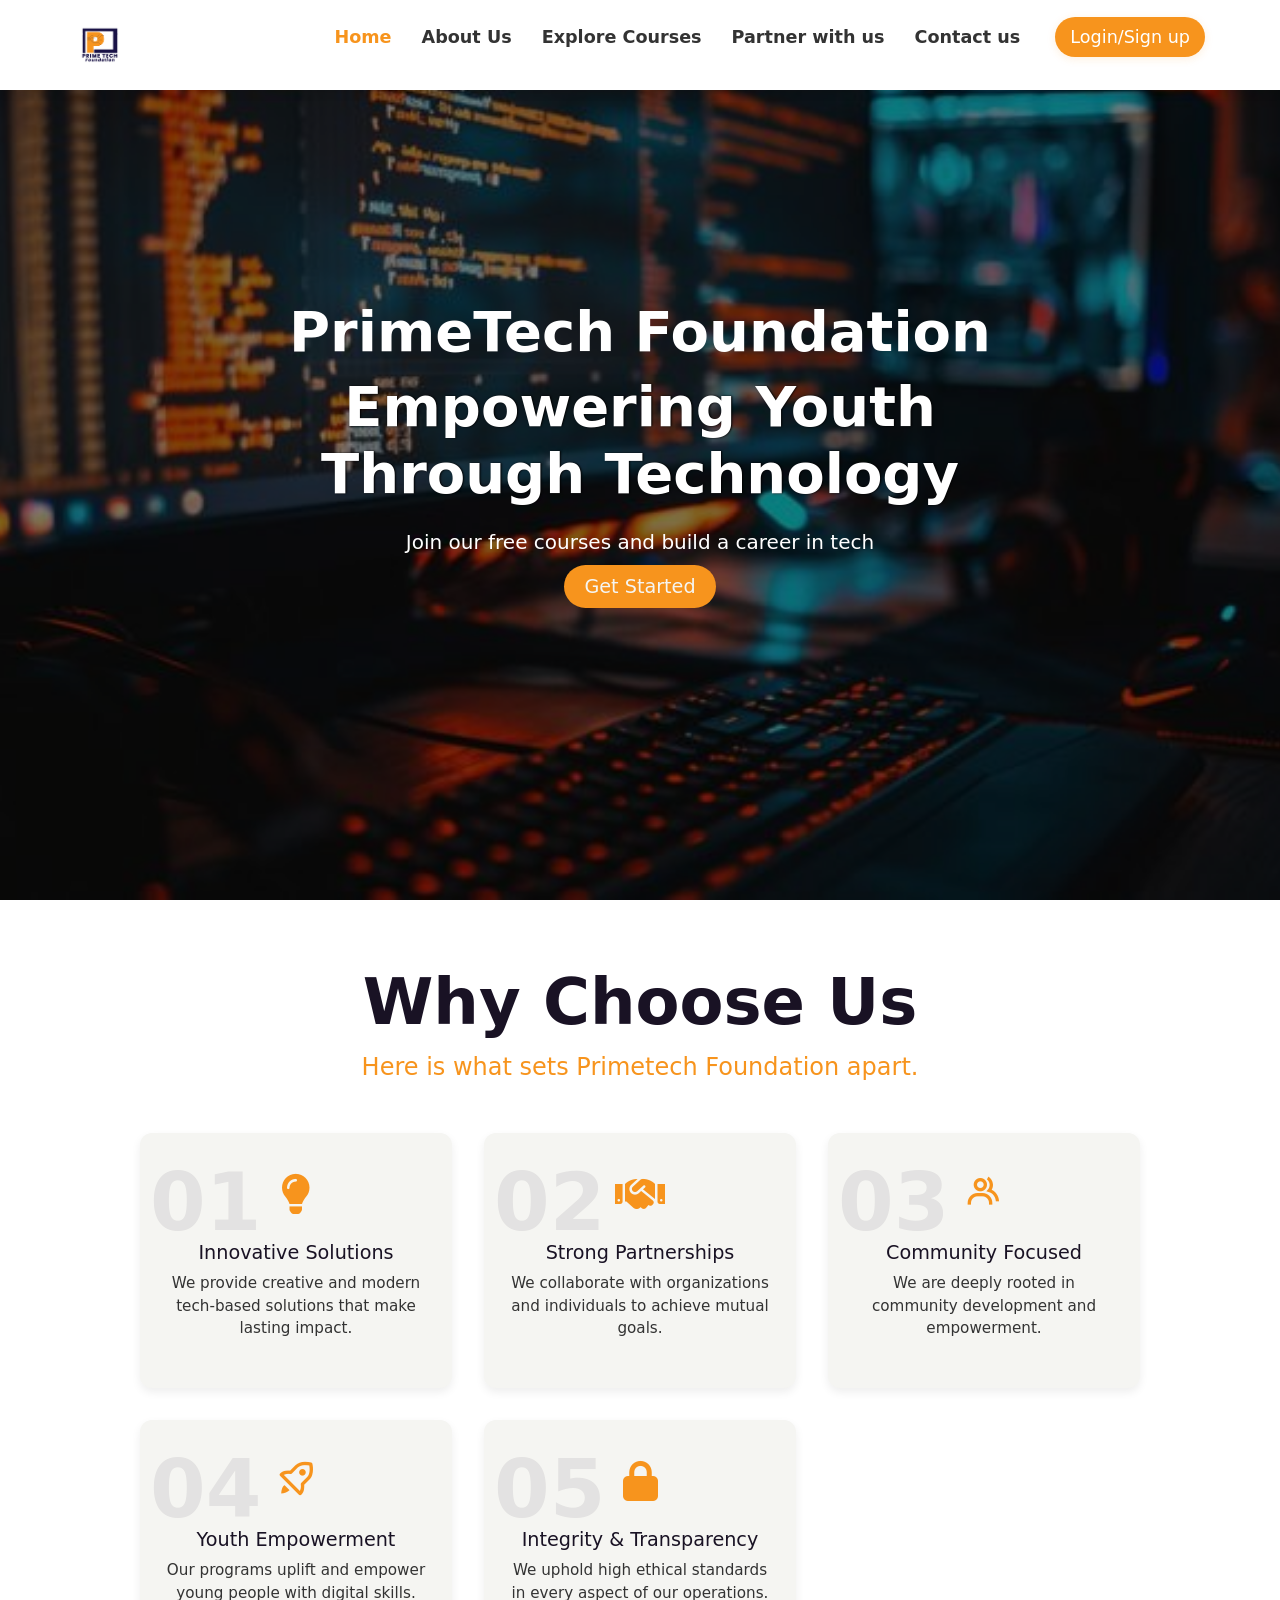
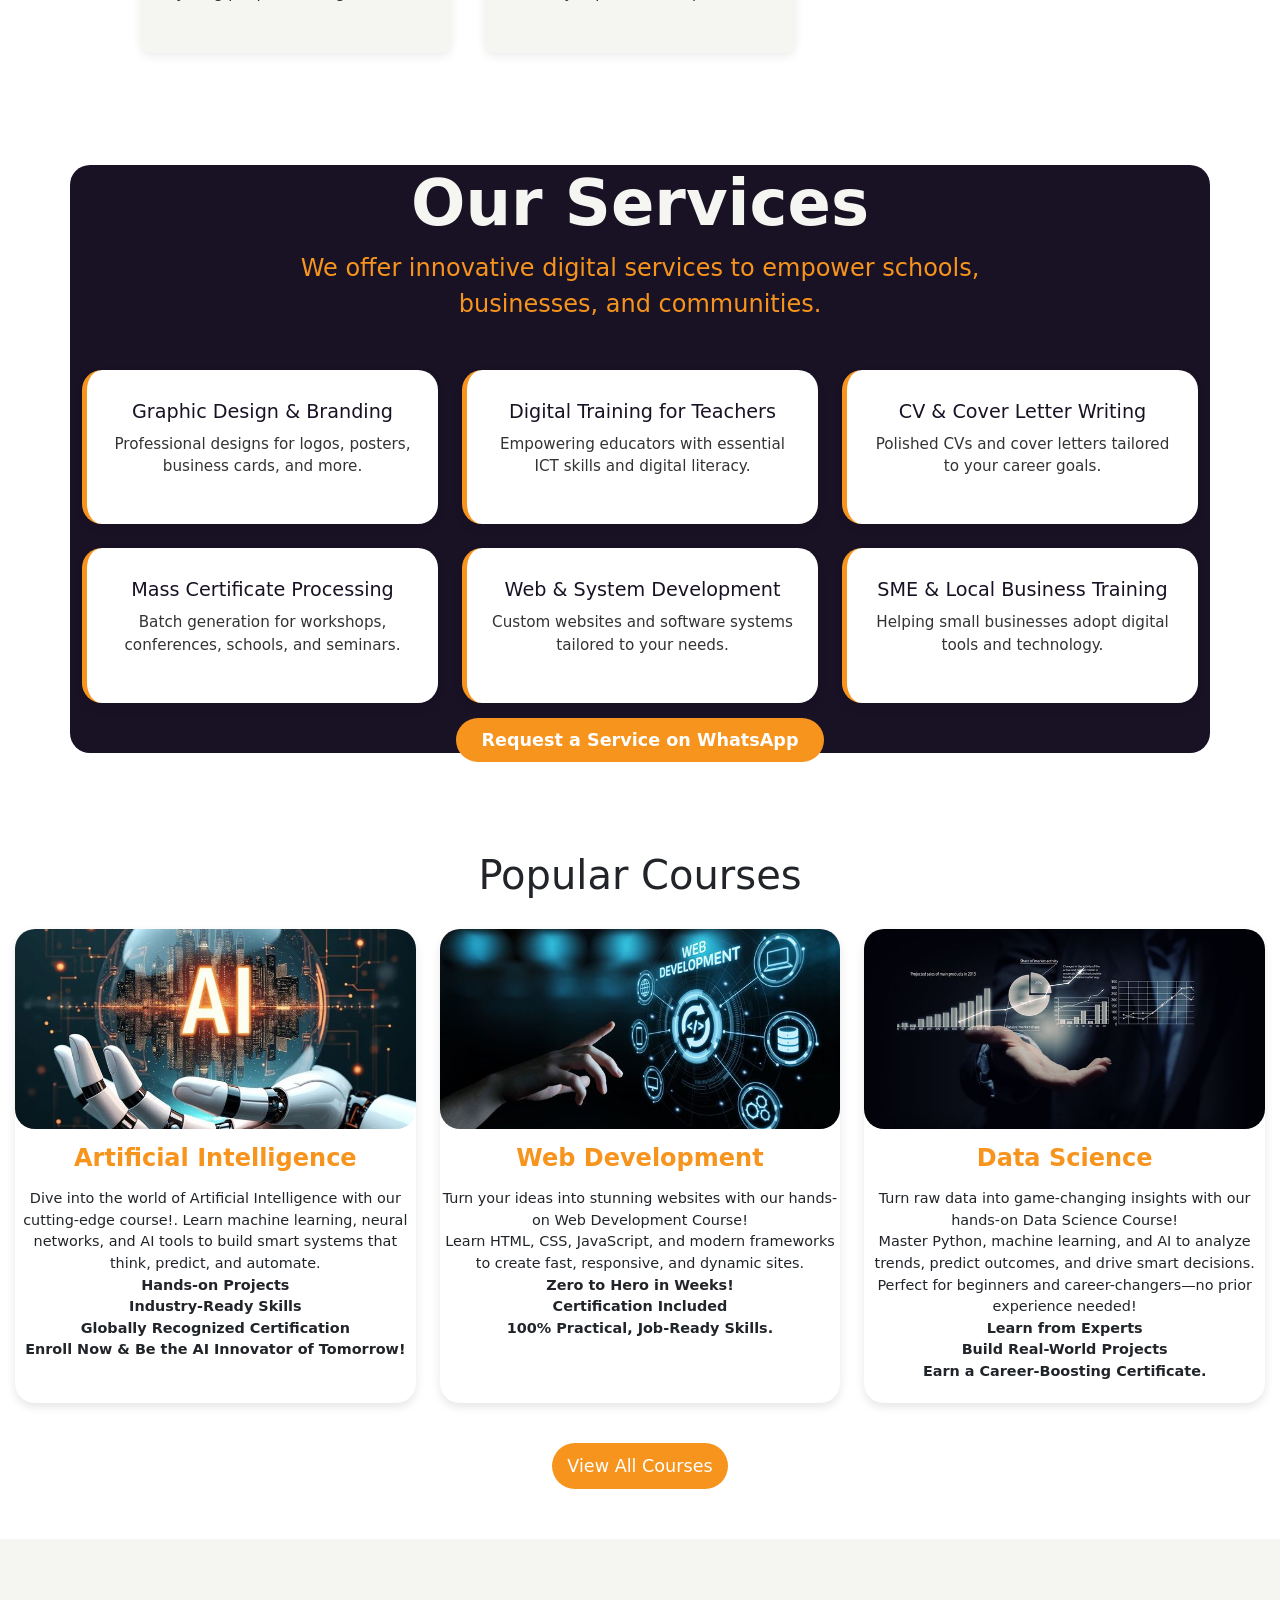
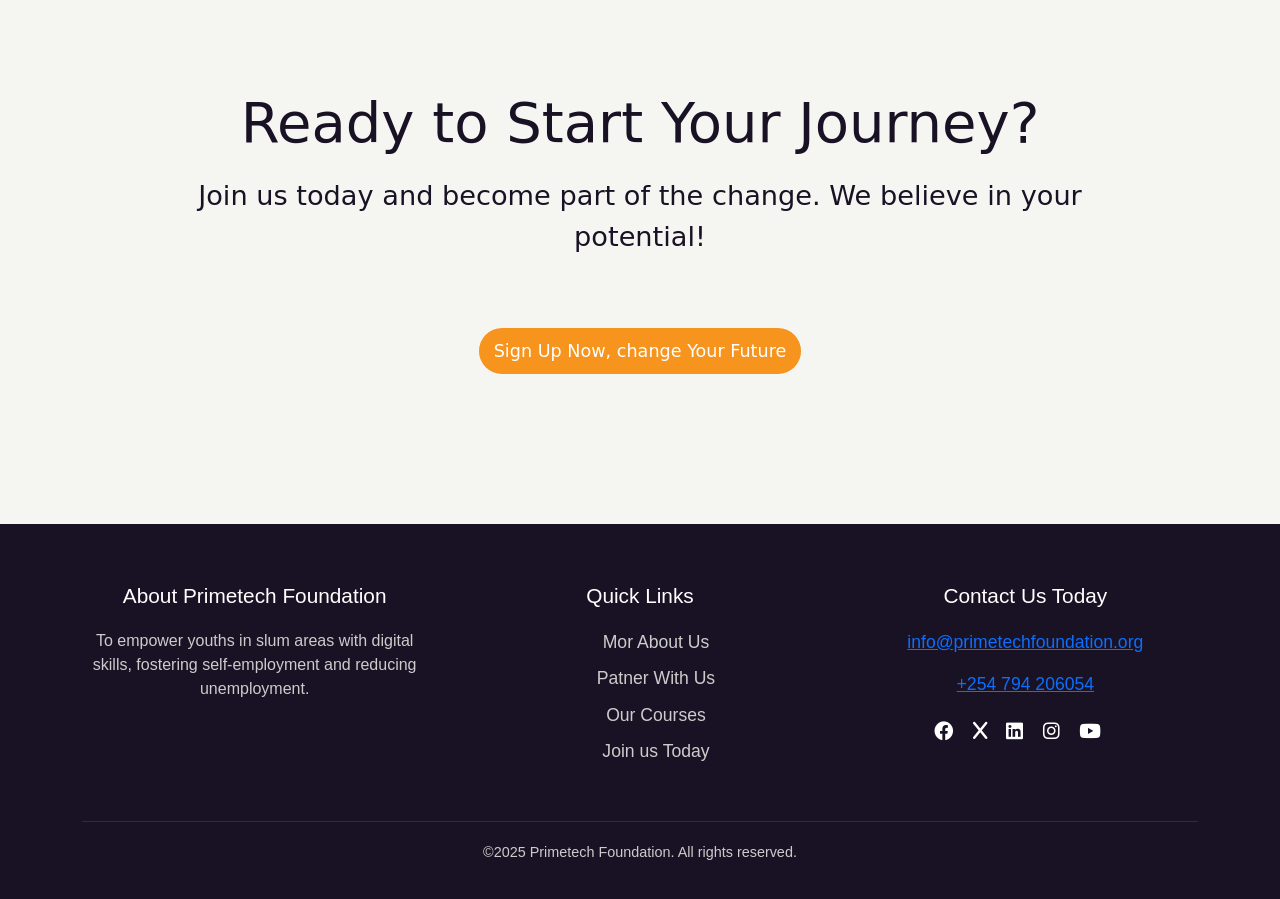
==== commit f9501c99: "Initial4 commit" ====
--- a/Index.html
+++ b/Index.html
@@ -252,8 +252,12 @@
                 </div>
                 <div class="footer-section">
                     <h3>Contact Us Today</h3>
-                    <p>info@primetechfoundation.org</p>
-                    <p>+254 794 206054</p>
+                    <p>
+                        <a href="mailto:info@primetechfoundation.org">info@primetechfoundation.org</a>
+                    </p>
+                    <p>
+                        <a href="tel:+254794206054">+254 794 206054</a>
+                    </p>
                     <div class="social-icons">
                         <a href="#"><i class="fab fa-facebook"></i></a>
                         <a href="#"><i class="fab fa-x"></i></a>
--- a/styles/home.css
+++ b/styles/home.css
@@ -396,10 +396,11 @@
     .footer-flex {
         flex-direction: column;
         gap: 10px;
-        text-align: center;
+        text-align: left;
     }
     .footer-section {
         margin-bottom: 20px;
+        text-align: left;
     }
 }
 
@@ -434,7 +435,7 @@
     .footer-flex {
         flex-direction: column;
         gap: 0;
-        text-align: center;
+        text-align: left;
     }
     .footer-section {
         margin-bottom: 10px;
@@ -467,6 +468,7 @@
     }
     .footer-section {
         font-size: 0.9rem;
-    }
-}
-
+        text-align: left;
+    }
+}
+
--- a/styles/patnership.css
+++ b/styles/patnership.css
@@ -122,7 +122,7 @@
     height: 40px;         
     line-height: 40px;    
     box-shadow: 0 2px 8px rgba(247, 148, 29, 0.15);
-    animation: pulse 1.5s infinite;
+    
 }
 
 nav ul li .btn-login:hover {
@@ -151,7 +151,7 @@
 
 /* Hero Section */
 .hero {
-    background: linear-gradient(#191224, #f7941D), url('hero-bg.jpg') no-repeat center center/cover;
+    background: linear-gradient(#191224, #f7941D);
     color: white;
     text-align: center;
     padding: 250px 0px;
@@ -532,7 +532,7 @@
     margin-top: 20px;
 }
 
-/* Responsive Styles */
+/*Mobile Responsive Styles */
 @media (max-width: 992px) {
     .hero {
         padding: 150px 0 80px;
@@ -557,7 +557,7 @@
         display: none;
         flex-direction: column;
         width: 100%;
-        text-align: center;
+        text-align: left;
     }
     
     nav ul.show {
@@ -619,5 +619,34 @@
     
     .footer-content {
         grid-template-columns: 1fr;
-    }
+        text-align: left;
+    }
+}
+
+/* Back to Top Arrow Styles */
+#backToTop {
+    display: none;
+    position: fixed;
+    bottom: 40px;
+    right: 30px;
+    z-index: 999;
+    font-size: 2rem;
+    background: #F7941D;
+    color: #fff;
+    border: none;
+    border-radius: 50%;
+    width: 48px;
+    height: 48px;
+    cursor: pointer;
+    box-shadow: 0 2px 8px rgba(0,0,0,0.2);
+    transition: background 0.3s, transform 0.3s;
+}
+#backToTop:hover {
+    background: #191224;
+    transform: scale(1.1);
+}
+
+img {
+    max-width: 100%;
+    height: auto;
 }
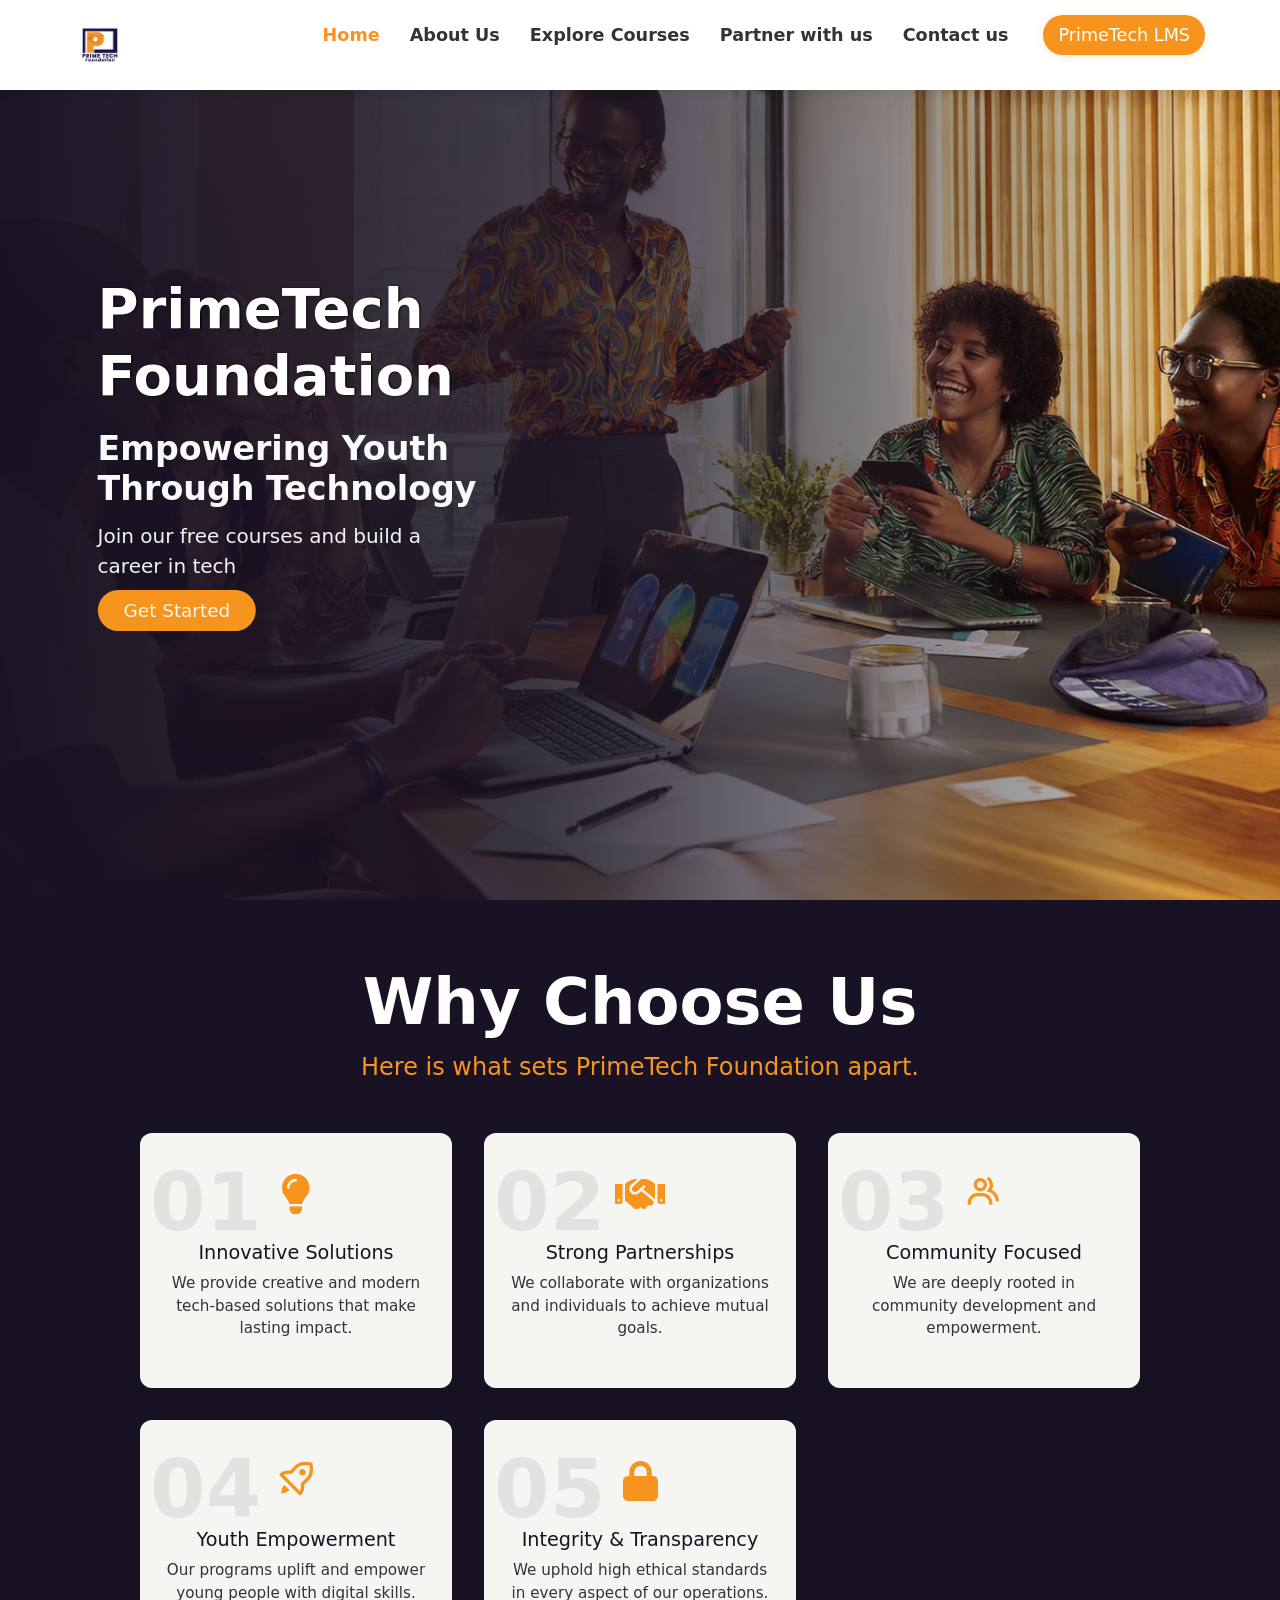
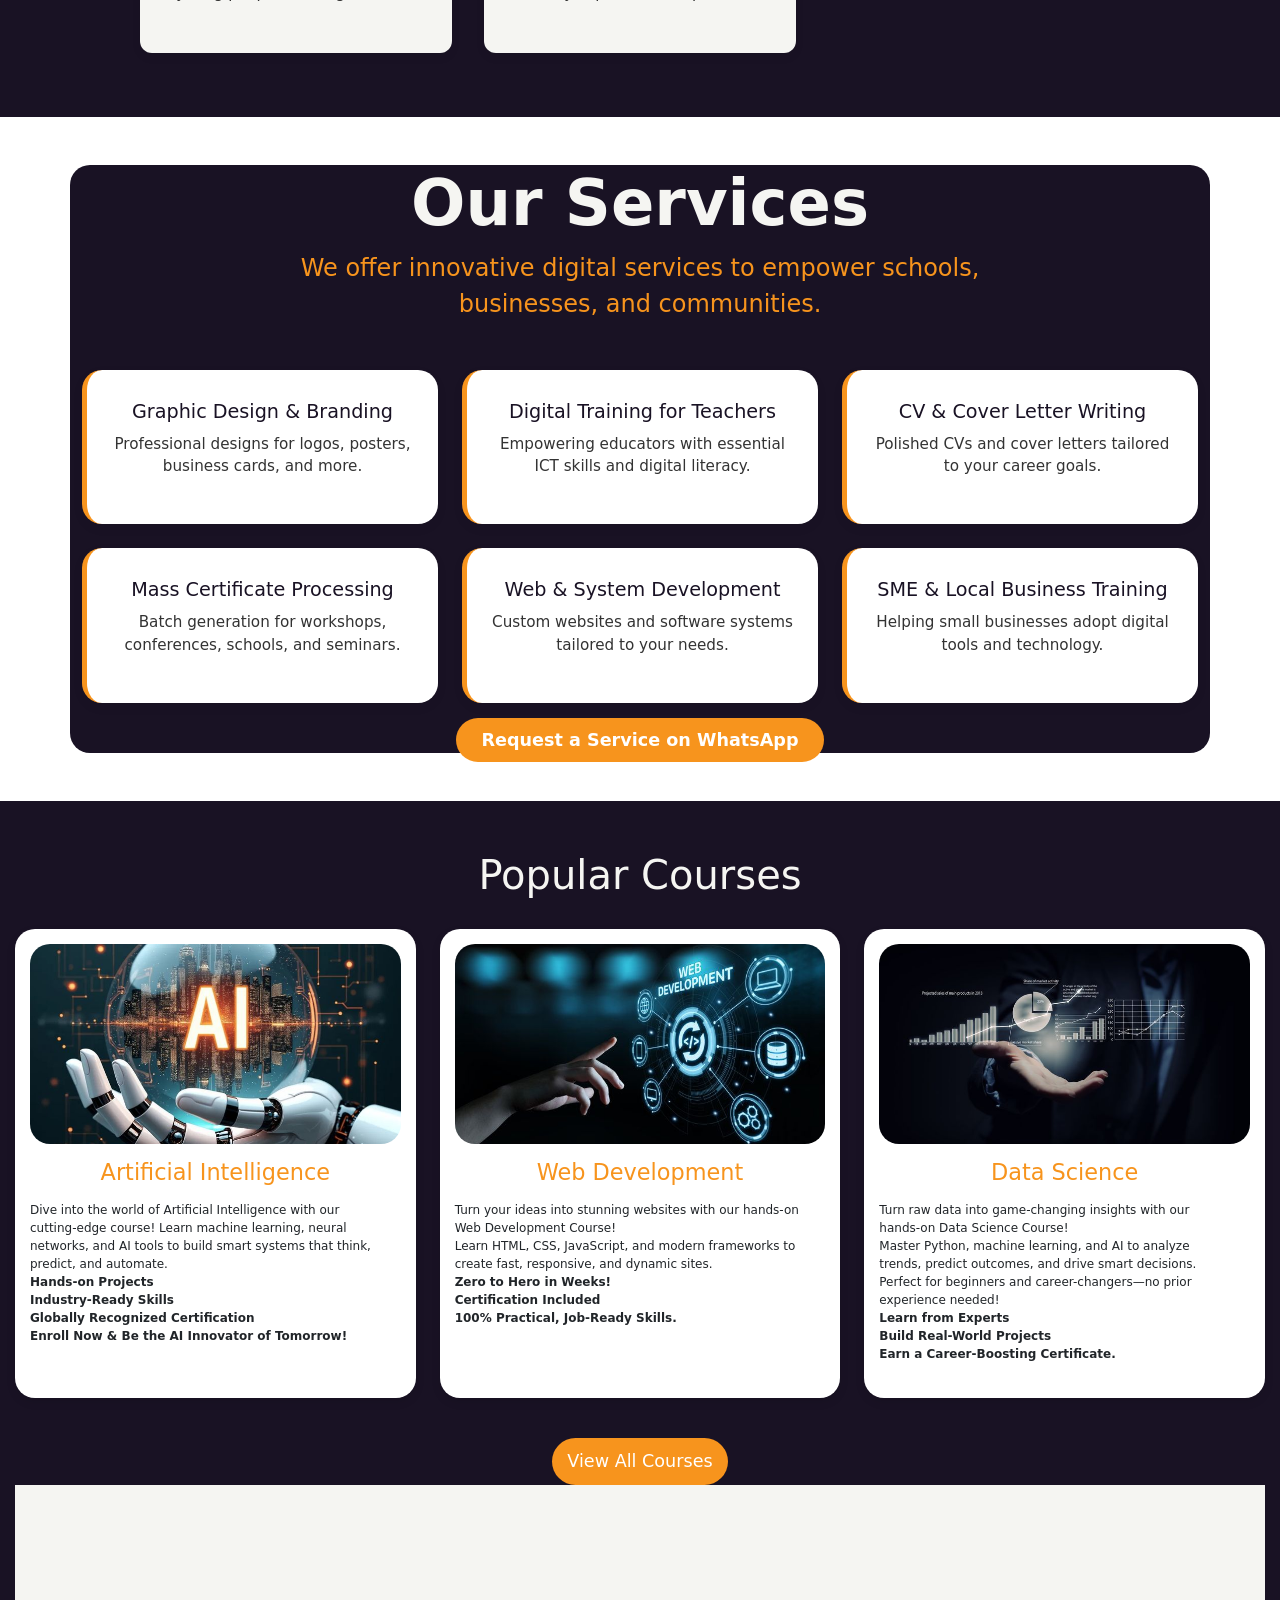
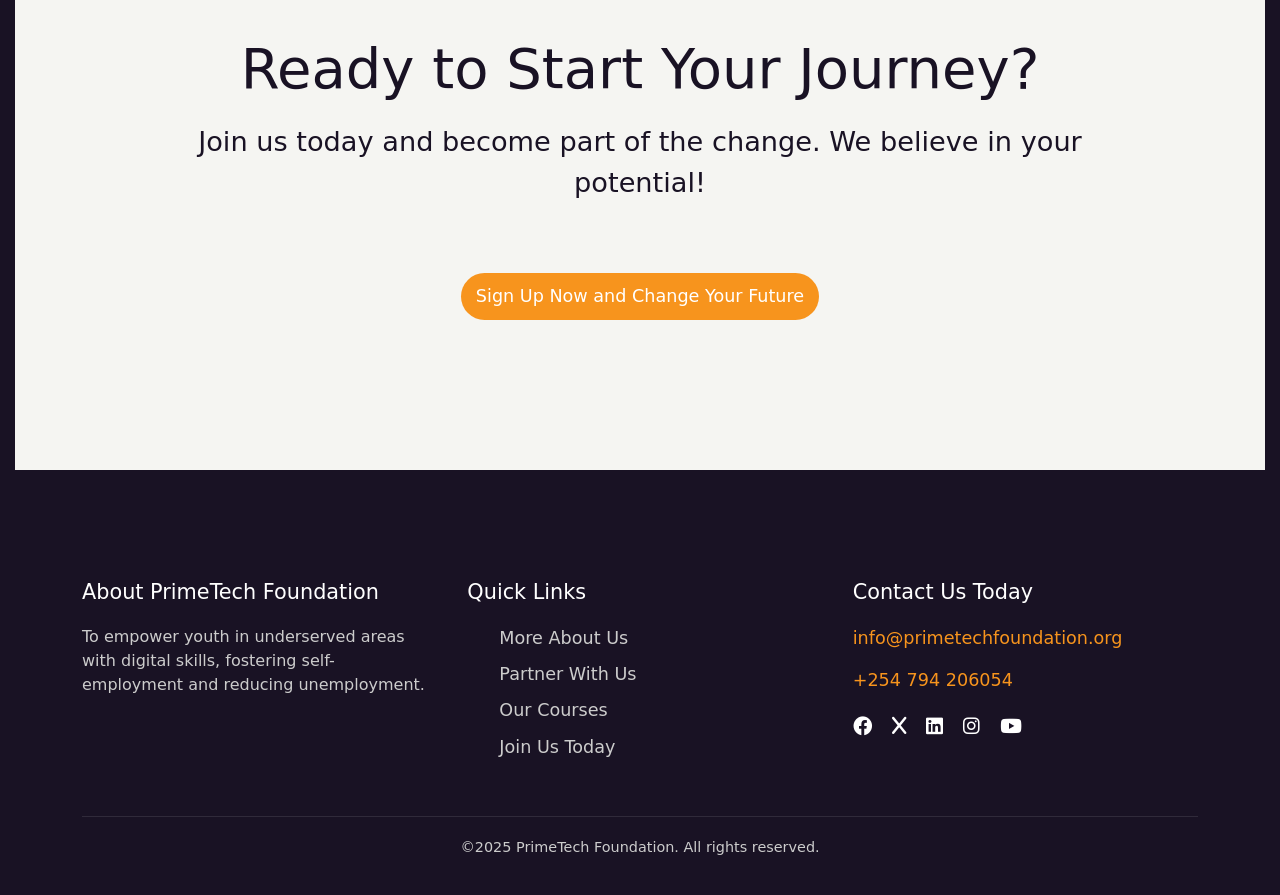
==== commit 18362bd3: "third commit" ====
--- a/Index.html
+++ b/Index.html
@@ -3,7 +3,7 @@
 <head>
     <meta charset="UTF-8">
     <meta name="viewport" content="width=device-width, initial-scale=1.0">
-    <title>Primetech Foundation</title>
+    <title>PrimeTech Foundation</title>
     <link rel="stylesheet" href="styles/home.css">
     <link rel="stylesheet" href="styles/patnership.css">
     <link rel="icon" type="image/png" href="Photos/logo New.png">
@@ -15,61 +15,64 @@
     <header>
         <div class="container">
             <div class="logo">
-                <a href="#"><img src="Photos/logo New.png" alt="Primetech Foundation Logo"></a>
-            </div>
-            <nav>
-                <ul>
+                <a href="#"><img src="Photos/logo New.png" alt="PrimeTech Foundation Logo"></a>
+                <h1 class="visually-hidden">PrimeTech Foundation</h1>
+            </div>
+            <nav aria-label="Main Navigation">
+                <ul id="primary-navigation">
                     <li><a href="Index.html" class="active">Home</a></li>
                     <li><a href="about.html">About Us</a></li>
                     <li><a href="courses.html">Explore Courses</a></li>
                     <li><a href="patnership.html">Partner with us</a></li>
                     <li><a href="contact.html">Contact us</a></li>
                     <li class="nav-item2">
-                        <a class="btn-login" href="login.html">Login/Sign up</a>
+                        <a class="btn-login" href="login.html">PrimeTech LMS</a>
                     </li>
                 </ul>
-                <div class="mobile-menu-btn">
-                    <i class="fas fa-bars"></i>
-                </div>
+                <button class="mobile-menu-btn" aria-label="Toggle navigation" aria-expanded="false" aria-controls="primary-navigation">
+                    <i class="fas fa-bars" aria-hidden="true"></i>
+                </button>
             </nav>
         </div>
     </header>
     <!-- Hero Section -->
-    <div id="heroCarousel" class="carousel slide carousel-fade" data-bs-ride="carousel">
+    <div id="heroCarousel" class="carousel slide carousel-fade" data-bs-ride="carousel" role="region" aria-label="Hero carousel">
         <div class="carousel-inner">
             <button class="carousel-control-prev" type="button" data-bs-target="#heroCarousel" data-bs-slide="prev">
-                <span class="carousel-control-prev-icon"></span>
+                <span class="carousel-control-prev-icon" aria-hidden="true"></span>
+                <span class="visually-hidden">Previous</span>
             </button>
             <button class="carousel-control-next" type="button" data-bs-target="#heroCarousel" data-bs-slide="next">
-                <span class="control-next-icon"></span>
+                <span class="carousel-control-next-icon" aria-hidden="true"></span>
+                <span class="visually-hidden">Next</span>
             </button>
             <!-- Slide 1 -->
             <div class="carousel-item active">
-                <div class="hero-slide" style="background-image: url('Photos/lines of code.jpeg');">
-                    <div class="hero-content text-center text-white">
-                        <h1 class="display-4 fw-bold">PrimeTech Foundation</h1>
-                        <h2 class="display-4 fw-bold">Empowering Youth Through Technology</h2>
-                        <p class="lead">Join our free courses and build a career in tech</p>
+                <div class="hero-slide hero-slide--left" style="background-image: url('Images/img%204.png');">
+                    <div class="hero-content text-white">
+                        <h2 class="hero-title display-4 fw-bold">PrimeTech Foundation</h2>
+                        <h3 class="hero-sub fw-bold">Empowering Youth Through Technology</h3>
+                        <p class="hero-lead">Join our free courses and build a career in tech</p>
                         <a href="login.html" class="btn-click">Get Started</a>
                     </div>
                 </div>
             </div>
             <!-- Slide 2 -->
             <div class="carousel-item">
-                <div class="hero-slide" style="background-image: url('Photos/seo image.jpeg');">
-                    <div class="hero-content text-center text-white">
-                        <h1 class="display-4 fw-bold">Learn. Build. Grow.</h1>
-                        <p class="lead">Hands-on training with real-world projects</p>
+                <div class="hero-slide hero-slide--left" style="background-image: url('Images/img%206.png');">
+                    <div class="hero-content text-white">
+                        <h2 class="hero-title fw-bold">Learn. Build. Grow.</h2>
+                        <p class="hero-lead">Hands-on training with real-world projects</p>
                         <a href="about.html" class="btn-click">Learn More</a>
                     </div>
                 </div>
             </div>
             <!-- Slide 3 -->
-            <div class="carousel-item">
-                <div class="hero-slide" style="background-image: url('Photos/hacker Image.jpeg');">
-                    <div class="hero-content text-center text-white">
-                        <h1 class="display-4 fw-bold">Your Tech Journey Starts Here</h1>
-                        <p class="lead">No experience needed.</p>
+            <div class="carousel-item"> 
+                <div class="hero-slide hero-slide--left" style="background-image: url('Images/img%201.png');">
+                    <div class="hero-content text-white">
+                        <h2 class="hero-title fw-bold">Your Tech Journey Starts Here</h2>
+                        <p class="hero-lead">No experience needed.</p>
                         <a href="courses.html" class="btn-click">Enroll Now</a>
                     </div>
                 </div>
@@ -77,11 +80,13 @@
         </div>
     </div>
 
+    <main>
+
     <!-- Why us section (Hero Page) -->
-    <section class="why-choose-us">
+    <section class="why-choose-us" aria-labelledby="why-choose-title">
         <div class="section-header">
-            <h2>Why Choose Us</h2>
-            <p>Here is what sets Primetech Foundation apart.</p>
+            <h2 id="why-choose-title">Why Choose Us</h2>
+            <p>Here is what sets PrimeTech Foundation apart.</p>
         </div>
         <div class="reasons">
             <div class="reason-card" data-index="01">
@@ -113,9 +118,9 @@
     </section>
 
     <!-- Services Section -->
-    <section class="services container my-5">
+    <section class="services container my-5" aria-labelledby="services-title">
         <div class="section-header text-center">
-            <h2 class="fw-bold">Our Services</h2>
+            <h2 id="services-title" class="fw-bold">Our Services</h2>
             <p>We offer innovative digital services to empower schools, businesses, and communities.</p>
         </div>
         <div class="row g-4">
@@ -169,15 +174,15 @@
     </section>
 
     <!-- Popular Courses Section -->
-    <div class="courses">
-        <h2>Popular Courses</h2>
+    <section class="courses" aria-labelledby="courses-title">
+        <h2 id="courses-title">Popular Courses</h2>
         <div class="row">
             <div class="col-md-4">
                 <div class="course-item">
                     <img src="Photos/Ai image.jpeg" alt="Artificial Intelligence">
                     <h4><strong>Artificial Intelligence</strong></h4>
                     <p>
-                        Dive into the world of Artificial Intelligence with our <br>cutting-edge course!.
+                        Dive into the world of Artificial Intelligence with our <br>cutting-edge course!
                         Learn machine learning, neural networks, and AI tools to build smart systems that think, predict, and automate.<br>
                         <strong>
                             Hands-on Projects<br>
@@ -227,27 +232,29 @@
     <div class="call-to-action">
         <h3>Ready to Start Your Journey?</h3>
         <p>Join us today and become part of the change. We believe in your potential!</p>
-        <a href="login.html" class="btn-view-courses">Sign Up Now, change Your Future</a>
+        <a href="login.html" class="btn-view-courses">Sign Up Now and Change Your Future</a>
     </div>
+    
+    </main>
 
     <!-- Back to Top Arrow -->
-    <button id="backToTop" title="Go to top">&#8679;</button>
+    <button id="backToTop" title="Go to top" aria-label="Back to top">&#8679;</button>
 
     <!-- Footer -->
     <footer>
         <div class="container">
             <div class="footer-content">
                 <div class="footer-section">
-                    <h3>About Primetech Foundation</h3>
-                    <p>To empower youths in slum areas with digital skills, fostering self-employment and reducing unemployment.</p>
+                    <h3>About PrimeTech Foundation</h3>
+                    <p>To empower youth in underserved areas with digital skills, fostering self-employment and reducing unemployment.</p>
                 </div>
                 <div class="footer-section">
                     <h3>Quick Links</h3>
                     <ul>
-                        <li><a href="about.html">Mor About Us</a></li>
-                        <li><a href="patnership.html">Patner With Us</a></li>
+                        <li><a href="about.html">More About Us</a></li>
+                        <li><a href="patnership.html">Partner With Us</a></li>
                         <li><a href="courses.html">Our Courses</a></li>
-                        <li><a href="login.html">Join us Today</a></li>
+                        <li><a href="login.html">Join Us Today</a></li>
                     </ul>
                 </div>
                 <div class="footer-section">
@@ -268,13 +275,14 @@
                 </div>
             </div>
             <div class="footer-bottom">
-                <p>©2025 Primetech Foundation. All rights reserved.</p>
+                <p>©2025 PrimeTech Foundation. All rights reserved.</p>
             </div>
         </div>
     </footer>
     <script src="scripts/patnership.js"></script>
     <script src="https://cdn.jsdelivr.net/npm/bootstrap@5.3.0/dist/js/bootstrap.bundle.min.js"></script>
     <script src="scripts/home.js"></script>
+
 </body>
 </html>
 
--- a/styles/home.css
+++ b/styles/home.css
@@ -19,22 +19,35 @@
     justify-content: center;
     align-items: center;
     border: none;
+    
 }
 
 .hero-slide::before {
+    /* stronger left-to-right dark gradient using darks of #191224 */
     content: "";
     position: absolute;
     top: 0; left: 0;
     width: 100%;
     height: 100%;
-    background-color: rgba(0, 0, 0, 0.5);
+    background: linear-gradient(90deg, rgba(25,18,36,0.96) 0%, rgba(25,18,36,0.72) 40%, rgba(25,18,36,0.28) 75%, rgba(25,18,36,0) 100%);
     z-index: 1;
+    pointer-events: none;
+}
+
+/* Left / Right modifiers: make the dark side fall on the chosen edge */
+.hero-slide--left::before {
+    background: linear-gradient(90deg, rgba(25,18,36,0.99) 0%, rgba(25,18,36,0.82) 42%, rgba(25,18,36,0.35) 80%, rgba(25,18,36,0) 100%);
+}
+.hero-slide--right::before {
+    background: linear-gradient(90deg, rgba(25,18,36,0) 20%, rgba(25,18,36,0.35) 55%, rgba(25,18,36,0.82) 88%, rgba(25,18,36,0.99) 100%);
 }
 
 .hero-content {
     z-index: 2;
-    max-width: 800px;
+    max-width: 900px;
     padding: 0 15px;
+    align-items: flex-start;
+    text-align: left;
 }
 
 .hero-content h2 {
@@ -42,7 +55,67 @@
     color: white;
     margin-bottom: 20px;
     text-shadow: #000 1px 0 2px;
-    text-align: center;
+    text-align: left;
+}
+
+/* Responsive hero typography */
+.hero-title {
+    font-size: clamp(1.8rem, 4.2vw, 3.6rem);
+    line-height: 1.03;
+    margin-bottom: 0.4rem;
+}
+.hero-sub {
+    font-size: clamp(1.1rem, 2.6vw, 2.1rem);
+    margin-top: 0.15rem;
+    opacity: 0.98;
+    font-weight: 600;
+}
+.hero-lead {
+    font-size: clamp(.95rem, 1.6vw, 1.25rem);
+    margin: .75rem 0 1rem;
+    color: rgba(255,255,255,0.95);
+}
+
+/* Narrow text columns for left/right-aligned slides */
+.hero-slide--left .hero-content,
+.hero-slide--right .hero-content {
+    max-width: 520px;
+}
+
+/* Slight vertical offset and larger CTA for better balance */
+.hero-content .btn-click {
+    font-size: clamp(.95rem, 1.7vw, 1.15rem);
+    padding: 10px 26px;
+}
+
+/* Offset tweak on wide screens so left/right content feels anchored */
+@media (min-width: 1200px) {
+    .hero-slide--left .hero-content {
+        transform: translateX(4%);
+    }
+    .hero-slide--right .hero-content {
+        transform: translateX(-4%);
+    }
+}
+
+/* alignment helpers for text placement close to the image focal point */
+.hero-slide--left {
+    justify-content: flex-start;
+}
+.hero-slide--left .hero-content {
+    align-items: flex-start;
+    text-align: left;
+    padding-left: clamp(18px, 6vw, 6rem);
+    padding-right: clamp(8px, 4vw, 4rem);
+}
+.hero-slide--right {
+    justify-content: flex-end;
+}
+.hero-slide--right .hero-content {
+    align-items: flex-end;
+    text-align: right;
+    padding-right: clamp(18px, 6vw, 6rem);
+    padding-left: clamp(8px, 4vw, 4rem);
 }
 
 .btn-click {
@@ -80,15 +153,20 @@
     }
 }
 
+
+
 /*courses section*/
 .courses {
+    padding: 50px 15px;
     text-align: center;
-    padding: 50px 15px;
+    background-color: #191224;
 }
 
 .courses h2 {
     font-size: 2.5rem;
     margin-bottom: 30px;
+    text-align: center;
+    color: #f5f5f2;
 }
 
 .courses p {
@@ -100,7 +178,8 @@
     display: flex;
     flex-direction: column;
     justify-content: space-between;
-    align-items: center;
+    align-items: left;
+    padding: 15px;
     height: 100%;
     background-color: white;
     border-radius: 10px;
@@ -124,14 +203,16 @@
 
 .course-item h4 {
     margin: 15px 0;
-    font-size: 1.5rem;
+    font-size: 1.4rem;
     color: #F7941D;
-    font-weight: bold; 
+    font-weight: 300; 
 }
 
 .course-item p {
     flex-grow: 1; 
-    text-align: center;
+    text-align: left;
+    font-size: 0.75rem;
+
 }
 
 .btn-view-courses {
@@ -232,17 +313,7 @@
     margin-bottom: 30px;
 }
 
-/*  Footer */
-footer {
-    background-color: #191224;
-    color: #fff;
-    padding: 150px 20px;
-    text-align: center;
-    font-family: 'Open Sans', sans-serif;
-    position: relative;
-    max-width: 100%;
-    margin: 0 auto;
-}
+
 
 /*  Why Choose Us Section */
 :root {
@@ -252,9 +323,9 @@
 }
 
 .why-choose-us {
-    background: #fff;
+    background: linear-gradient(135deg, #191224 50%, #191224 100%);
     padding: 4rem 1rem;
-    color: #191224;
+    color: #ffffff;
     text-align: center;
 }
 
@@ -268,7 +339,7 @@
     margin-bottom: 0.5rem;
     position: relative;
     font-weight: 700;
-    color: #191224;
+    color: #ffffff;
 
 }
 
@@ -362,7 +433,7 @@
     display: inline-block;
     width: 2.5rem;
     height: 2.5rem;
-    background: rgba(25, 18, 36, 0.85);
+    background: #F7941D;
     border-radius: 50%;
     position: relative;
     z-index: 10;
@@ -472,3 +543,8 @@
     }
 }
 
+.footer-section a{
+    color: #F7941D;
+    text-decoration: none;
+
+}
--- a/styles/patnership.css
+++ b/styles/patnership.css
@@ -27,6 +27,7 @@
     margin: 0 auto;
     padding: 0 15px;
 }
+
 
 h1, h2, h3, h4 {
     margin-bottom: 1rem;
@@ -74,7 +75,7 @@
 header .container {
     display: flex;
     justify-content: space-between;
-    align-items: center;
+    align-items: Left;
     padding: 15px 0;
 }
 
@@ -151,24 +152,41 @@
 
 /* Hero Section */
 .hero {
-    background: linear-gradient(#191224, #f7941D);
     color: white;
     text-align: center;
-    padding: 250px 0px;
+    padding: 220px 0 140px;
     margin-top: 80px;
+    position: relative;
+    overflow: hidden;
+}
+
+/* Background image with a bottom->top gradient fade to keep text readable */
+.hero.hero-bg {
+    background-image: linear-gradient(to top, rgba(25,18,36,0.95) 0%, rgba(25,18,36,0.85) 25%, rgba(25,18,36,0.55) 45%, rgba(25,18,36,0.25) 65%, rgba(25,18,36,0) 95%), url('../Images/img%205.png');
+    background-size: cover;
+    background-position: center bottom;
+    background-repeat: no-repeat;
 }
 
 .hero h1 {
-    font-size: 4.5rem;
-    color: white;
+    font-size: 3.6rem;
+    color: #fff;
     margin-bottom: 1rem;
+    text-shadow: 0 6px 18px rgba(0,0,0,0.45);
 }
 
 .hero p {
-    font-size: 1.2rem;
-    margin-bottom: 2rem;
-    text-align: center;
-    padding: 20px;
+    font-size: 1.1rem;
+    margin-bottom: 1.5rem;
+    text-align: center;
+    padding: 0 18px;
+    text-shadow: 0 4px 10px rgba(0,0,0,0.35);
+}
+
+/* Slightly darker CTA for contrast */
+.hero .btn {
+    background-color: var(--secondary-color);
+    box-shadow: 0 6px 18px rgba(0,0,0,0.25);
 }
 
 /* Benefits Section */
@@ -649,4 +667,46 @@
 img {
     max-width: 100%;
     height: auto;
+}
+
+/* screen-reader only helper */
+.sr-only {
+    position: absolute !important;
+    width: 1px !important;
+    height: 1px !important;
+    padding: 0 !important;
+    margin: -1px !important;
+    overflow: hidden !important;
+    clip: rect(0, 0, 0, 0) !important;
+    white-space: nowrap !important;
+    border: 0 !important;
+}
+
+/* Responsive hero tweaks */
+@media (max-width: 992px) {
+    .hero {
+        padding: 160px 0 80px;
+    }
+    .hero h1 {
+        font-size: 2.6rem;
+    }
+}
+
+@media (max-width: 480px) {
+    .hero {
+        padding: 100px 0 60px;
+        background-position: center center;
+    }
+    .hero h1 {
+        font-size: 1.6rem;
+        margin-bottom: 0.8rem;
+    }
+    .hero p {
+        font-size: 0.95rem;
+    }
+    .hero .btn {
+        display: inline-block;
+        padding: 10px 18px;
+        font-size: 0.95rem;
+    }
 }
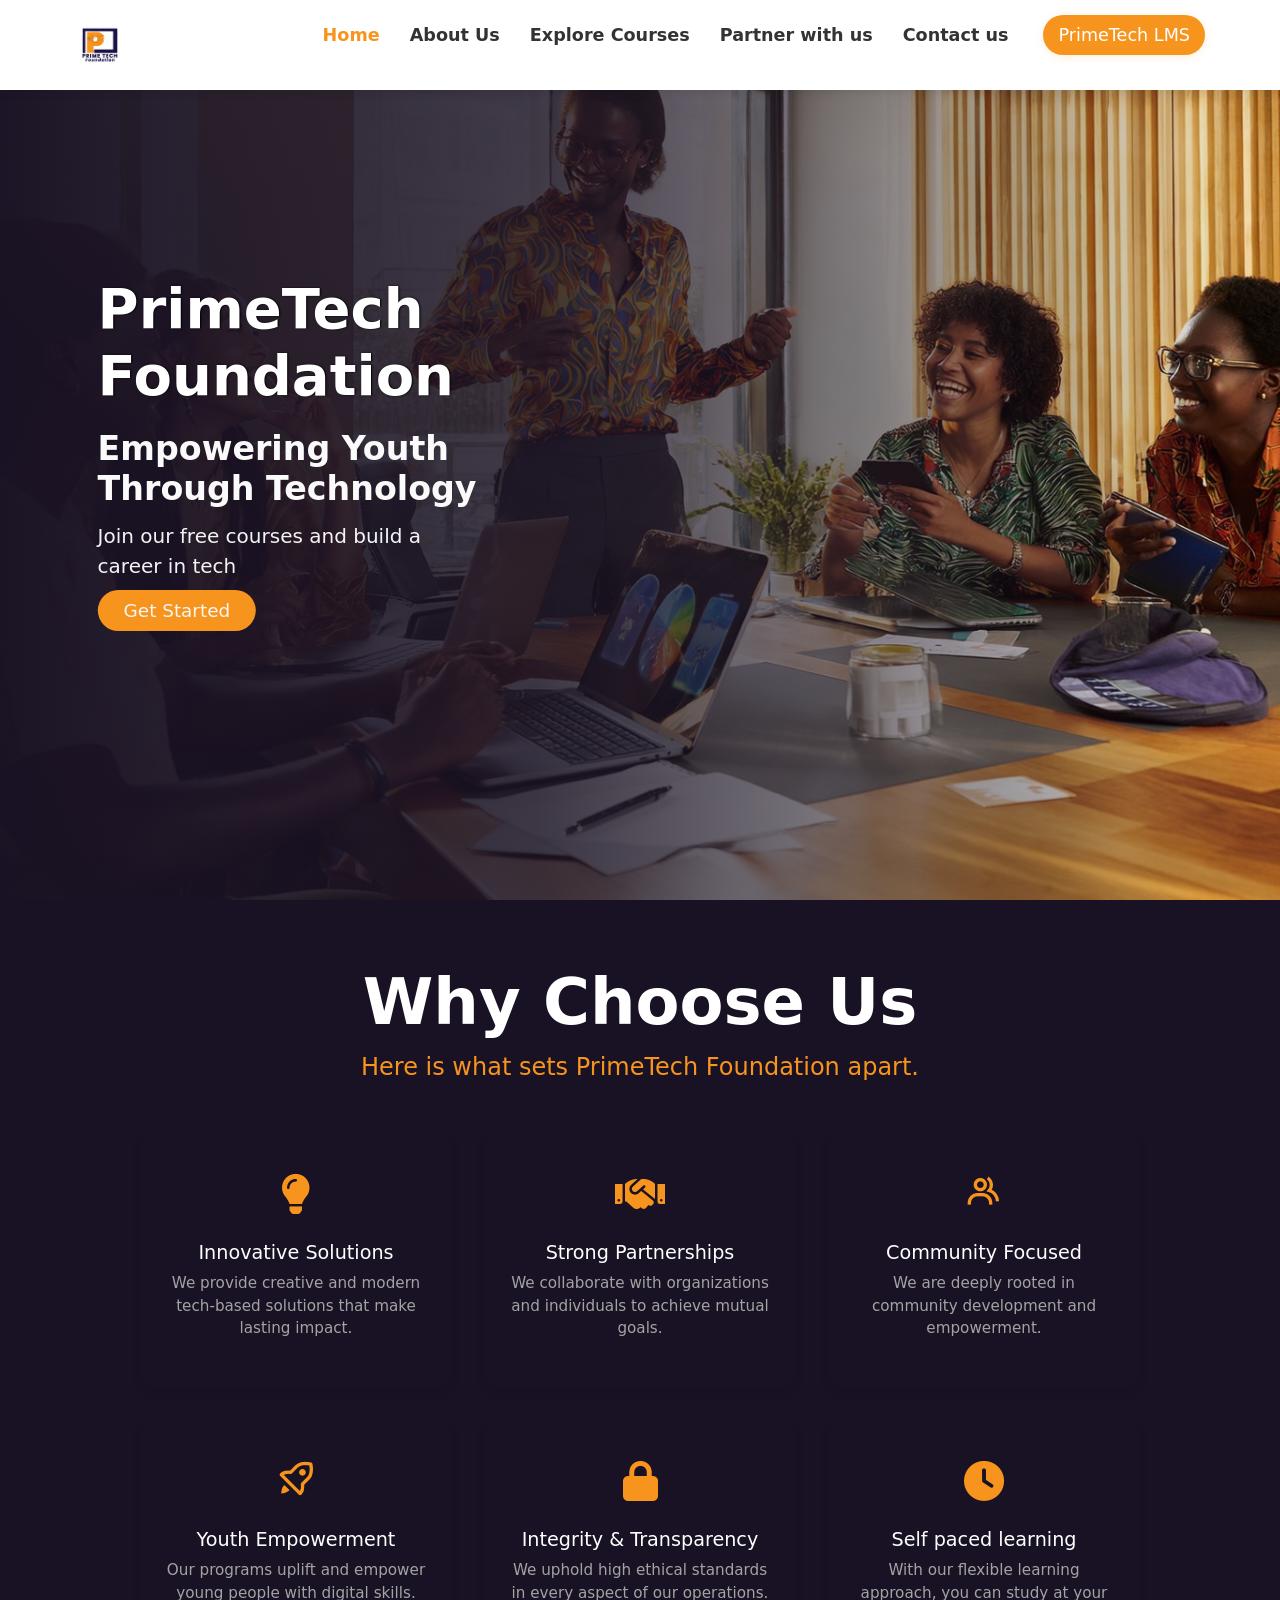
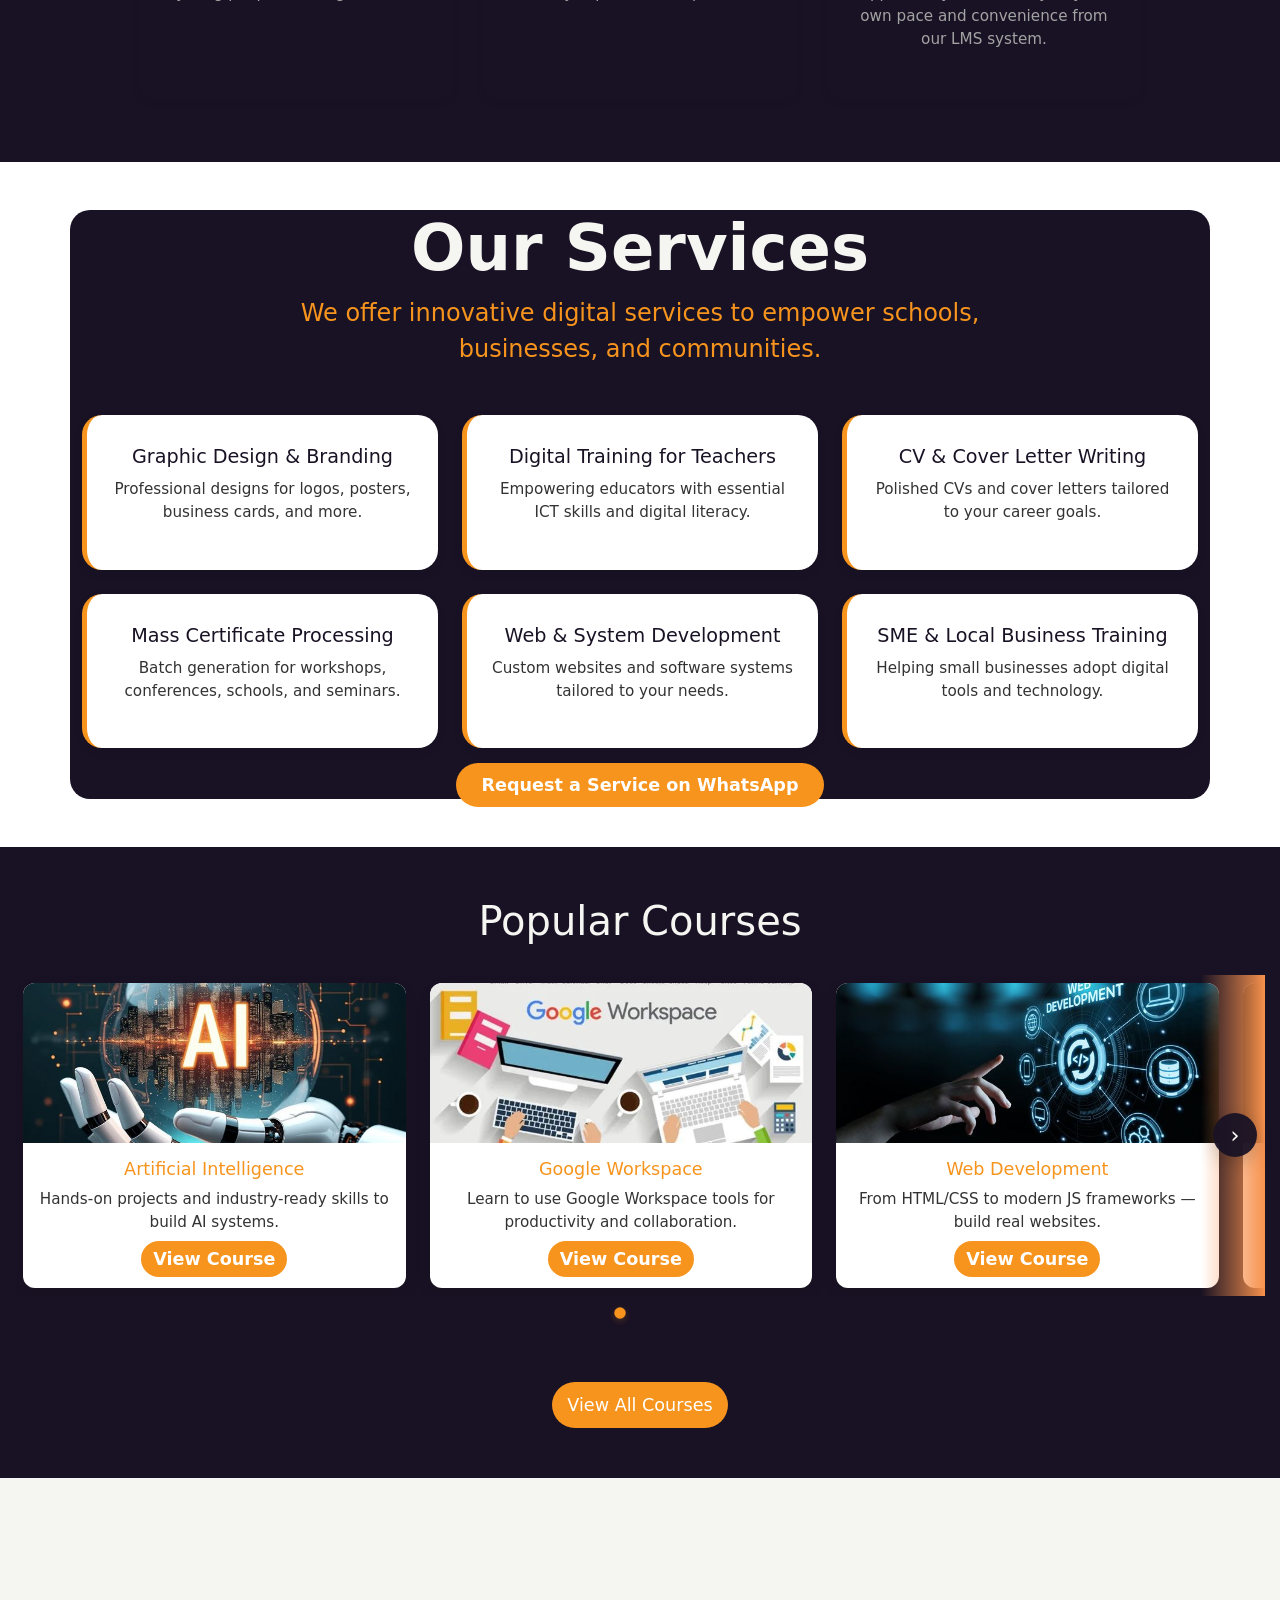
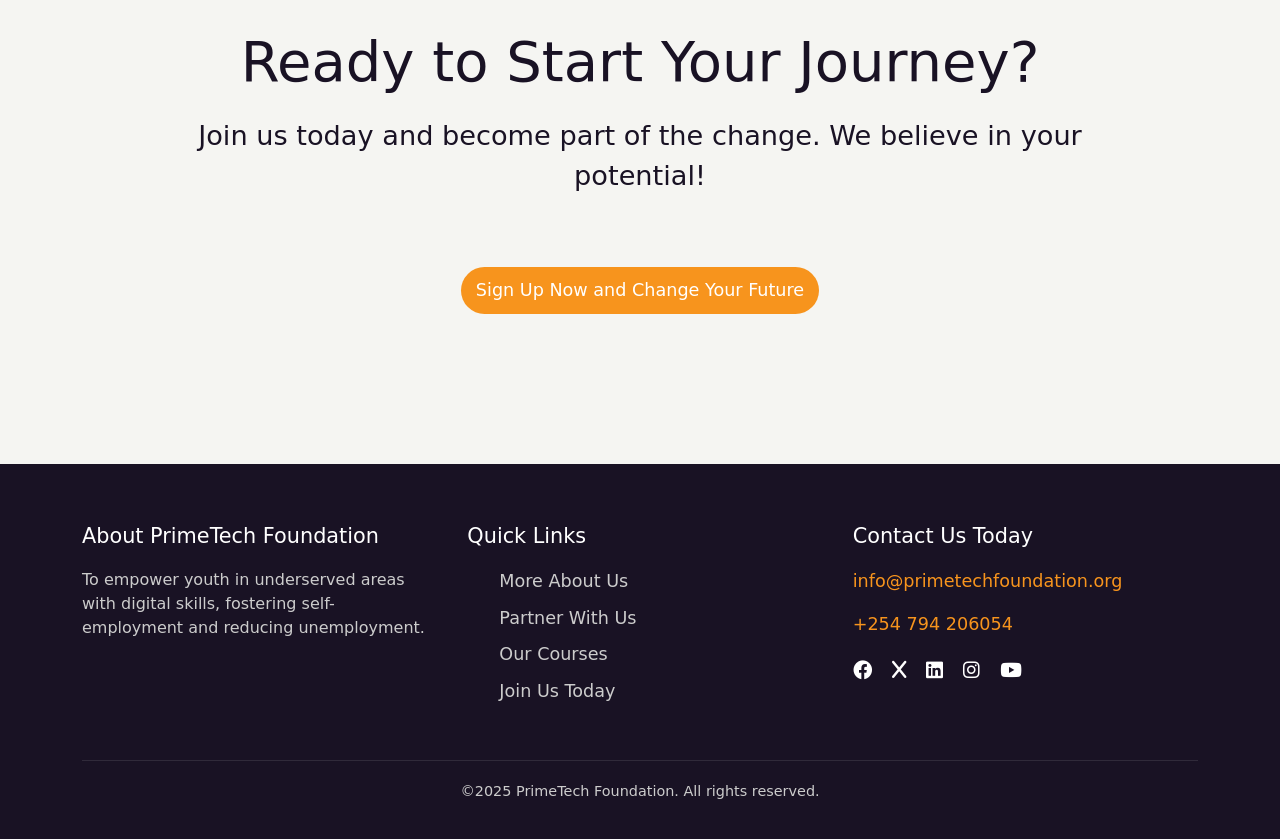
==== commit df3847a3: "fourth commit" ====
--- a/Index.html
+++ b/Index.html
@@ -114,6 +114,11 @@
                 <h3>Integrity & Transparency</h3>
                 <p>We uphold high ethical standards in every aspect of our operations.</p>
             </div>
+            <div class="reason-card" data-index="05">
+                <div class="icon"><i class="fa-solid fa-clock"></i></div>
+                <h3>Self paced learning</h3>
+                <p>With our flexible learning approach, you can study at your own pace and convenience from our LMS system.</p>
+            </div>
         </div>
     </section>
 
@@ -176,57 +181,61 @@
     <!-- Popular Courses Section -->
     <section class="courses" aria-labelledby="courses-title">
         <h2 id="courses-title">Popular Courses</h2>
-        <div class="row">
-            <div class="col-md-4">
-                <div class="course-item">
-                    <img src="Photos/Ai image.jpeg" alt="Artificial Intelligence">
-                    <h4><strong>Artificial Intelligence</strong></h4>
-                    <p>
-                        Dive into the world of Artificial Intelligence with our <br>cutting-edge course!
-                        Learn machine learning, neural networks, and AI tools to build smart systems that think, predict, and automate.<br>
-                        <strong>
-                            Hands-on Projects<br>
-                            Industry-Ready Skills<br>
-                            Globally Recognized Certification<br>
-                            Enroll Now & Be the AI Innovator of Tomorrow!
-                        </strong>
-                    </p>
-                </div>
-            </div>
-            <div class="col-md-4">
-                <div class="course-item">
-                    <img src="Photos/webDevelopment.jpeg" alt="Web Development">
-                    <h4><strong>Web Development</strong></h4>
-                    <p>
-                        Turn your ideas into stunning websites with our hands-on Web Development Course!<br>
-                        Learn HTML, CSS, JavaScript, and modern frameworks to create fast, responsive, and dynamic sites.<br>
-                        <strong>
-                            Zero to Hero in Weeks!<br>
-                            Certification Included<br>
-                            100% Practical, Job-Ready Skills.
-                        </strong>
-                    </p>
-                </div>
-            </div>
-            <div class="col-md-4">
-                <div class="course-item">
-                    <img src="Photos/Data science image.jpeg" alt="Data science">
-                    <h4><strong>Data Science</strong></h4>
-                    <p>
-                        Turn raw data into game-changing insights with our<br> hands-on Data Science Course!<br>
-                        Master Python, machine learning, and AI to analyze<br> trends, predict outcomes, and drive smart decisions.<br>
-                        Perfect for beginners and career-changers—no prior experience needed!<br>
-                        <strong>
-                            Learn from Experts<br>
-                            Build Real-World Projects<br>
-                            Earn a Career-Boosting Certificate.
-                        </strong>
-                    </p>
-                </div>
-            </div>
-        </div>
-        <a href="courses.html" class="btn-view-courses">View All Courses</a>
-    </div>
+        <div class="courses-row-wrap" aria-hidden="false">
+            <button class="courses-nav courses-prev" aria-label="Previous courses">‹</button>
+            <div class="courses-row" role="list" aria-label="Popular courses" tabindex="0">
+                <article class="course-card" role="listitem">
+                    <img src="Photos/Ai image.jpeg" alt="Artificial Intelligence" loading="lazy">
+                    <div class="card-body">
+                        <h4>Artificial Intelligence</h4>
+                        <p class="teaser">Hands-on projects and industry-ready skills to build AI systems.</p>
+                        <a href="courses.html" class="btn-enroll">View Course</a>
+                    </div>
+                </article>
+                <article class="course-card" role="listitem">
+                    <img src="Photos/google workspace.jpg" alt="Google Workspace" loading="lazy">
+                    <div class="card-body">
+                        <h4>Google Workspace</h4>
+                        <p class="teaser">Learn to use Google Workspace tools for productivity and collaboration.</p>
+                        <a href="courses.html" class="btn-enroll">View Course</a>
+                    </div>
+                </article>
+                <article class="course-card" role="listitem">
+                    <img src="Photos/webDevelopment.jpeg" alt="Web Development" loading="lazy">
+                    <div class="card-body">
+                        <h4>Web Development</h4>
+                        <p class="teaser">From HTML/CSS to modern JS frameworks — build real websites.</p>
+                        <a href="courses.html" class="btn-enroll">View Course</a>
+                    </div>
+                </article>
+                <article class="course-card" role="listitem">
+                    <img src="Photos/Data science image.jpeg" alt="Data Science" loading="lazy">
+                    <div class="card-body">
+                        <h4>Data Science</h4>
+                        <p class="teaser">Learn Python, ML and data tools to turn data into insights.</p>
+                        <a href="courses.html" class="btn-enroll">View Course</a>
+                    </div>
+                </article>
+                <article class="course-card" role="listitem">
+                    <img src="Photos/Python Programming.jpeg" alt="Python Programming" loading="lazy">
+                    <div class="card-body">
+                        <h4>Python Programming</h4>
+                        <p class="teaser">An introduction to Python programming and its wide range of applications.</p>
+                        <a href="courses.html" class="btn-enroll">View Course</a>
+                    </div>
+                </article>
+                
+            </div>
+            <button class="courses-nav courses-next" aria-label="Next courses">›</button>
+            <!-- subtle edge fades -->
+            <span class="scroll-fade left" aria-hidden="true"></span>
+            <span class="scroll-fade right" aria-hidden="true"></span>
+        </div>
+        <div class="courses-indicators" role="tablist" aria-label="Course indicators"></div>
+        <div class="text-center mt-4">
+            <a href="courses.html" class="btn-view-courses">View All Courses</a>
+        </div>
+    </section>
 
     <!-- Call to Action Section -->
     <div class="call-to-action">
--- a/styles/home.css
+++ b/styles/home.css
@@ -235,6 +235,112 @@
     transform: scale(1.05);
 }
 
+/* Horizontal scroll (mobile-first) for Popular Courses */
+.courses-row-wrap {
+    position: relative;
+}
+.courses-row {
+    display: flex;
+    gap: 16px;
+    overflow-x: auto;
+    padding: 12px 8px;
+    -webkit-overflow-scrolling: touch;
+    scroll-snap-type: x mandatory;
+    scrollbar-width: none; /* Firefox */
+}
+.courses-row::-webkit-scrollbar { display: none; }
+.course-card {
+    flex: 0 0 82%;
+    scroll-snap-align: center;
+    background: #fff;
+    border-radius: 12px;
+    box-shadow: 0 6px 16px rgba(0,0,0,0.08);
+    overflow: hidden;
+    min-height: 220px;
+}
+.course-card img { width: 100%; height: 160px; object-fit: cover; display:block; }
+.course-card .card-body { padding: 16px; }
+.course-card h4 { margin: 0 0 8px; color: #F7941D; font-size: 1.1rem; }
+.course-card .teaser { font-size: 0.95rem; color: #333; margin-bottom: 12px; max-height: 3.2em; overflow: hidden; }
+.btn-enroll { background: #F7941D; color: #fff; padding: 8px 12px; border-radius: 999px; text-decoration: none; font-weight: 600; }
+
+/* Fade masks at edges to hint scroll */
+.courses-row-wrap .scroll-fade {
+    position: absolute;
+    top: 0;
+    bottom: 0;
+    width: 64px;
+    pointer-events: none;
+    z-index: 4;
+    transition: opacity 180ms ease;
+}
+.courses-row-wrap .scroll-fade.left {
+    left: 0;
+    background: linear-gradient(90deg, rgba(247, 145, 77) 0%, rgba(245,245,242,0) 100%);
+}
+.courses-row-wrap .scroll-fade.right {
+    right: 0;
+    background: linear-gradient(270deg, rgb(247, 145, 77) 0%, rgba(245,245,242,0) 100%);
+}
+
+/* Indicators (dots) */
+.courses-indicators {
+    display: flex;
+    gap: 10px;
+    justify-content: center;
+    margin-top: 12px;
+}
+.courses-dot {
+    width: 10px;
+    height: 10px;
+    border-radius: 50%;
+    background: rgba(25,18,36,0.22);
+    border: none;
+    padding: 0;
+    cursor: pointer;
+    transition: transform 120ms ease, background 120ms ease, box-shadow 120ms ease;
+}
+.courses-dot:focus { outline: 3px solid rgba(247,148,29,0.18); }
+.courses-dot.active {
+    background: #F7941D;
+    transform: scale(1.15);
+    box-shadow: 0 2px 6px rgba(247,148,29,0.24);
+}
+
+/* Desktop: show multiple cards and navigation buttons */
+@media (min-width: 600px) {
+    .course-card { flex: 0 0 48%; }
+}
+.courses-nav { display: none; }
+
+@media (min-width: 992px) {
+    .course-card { flex: 0 0 31%; }
+    .courses-row { gap: 24px; padding: 8px; }
+
+    .courses-nav {
+        position: absolute;
+        top: 50%;
+        transform: translateY(-50%);
+        width: 44px;
+        height: 44px;
+        border-radius: 50%;
+        border: none;
+        background: rgba(25,18,36,0.95);
+        color: #fff;
+        font-size: 1.4rem;
+        display: flex;
+        align-items: center;
+        justify-content: center;
+        box-shadow: 0 6px 18px rgba(0,0,0,0.18);
+        cursor: pointer;
+        z-index: 5;
+        transition: transform 120ms ease, background 120ms ease;
+    }
+    .courses-nav:hover { transform: translateY(-50%) scale(1.05); background: rgba(25,18,36,1); }
+    .courses-prev { left: 8px; }
+    .courses-next { right: 8px; }
+}
+
  /* Services Section */
 .services {
   padding: 60px 20px;
@@ -252,9 +358,17 @@
   border-radius: 20px;
   box-shadow: 0 4px 12px rgba(0, 0, 0, 0.05);
   text-align: center;
-  transition: transform 0.3s ease, box-shadow 0.3s ease;
+  /* start hidden, reveal as user scrolls */
+  opacity: 0;
+  transform: translateY(20px);
+  transition: opacity 480ms cubic-bezier(.2,.9,.2,1), transform 480ms cubic-bezier(.2,.9,.2,1), box-shadow 300ms ease;
   height: 100%;
   border-left: #F7941D 5px solid;
+}
+
+.service-card.visible {
+  transform: translateY(0);
+  opacity: 1;
 }
 
 .service-card:hover {
@@ -357,20 +471,23 @@
 }
 
 .reason-card {
-    background: #f5f5f2;
+    background: #191224;
     border-radius: 12px;
     padding: 2rem 1.5rem;
     position: relative;
     overflow: hidden;
     box-shadow: 0 4px 10px rgba(0,0,0,0.07);
     color: #191224;
-    transition: transform 0.3s, box-shadow 0.3s;
+    /* start hidden and slide up on reveal */
+    opacity: 0;
+    transform: translateY(20px);
+    transition: opacity 480ms cubic-bezier(.2,.9,.2,1), transform 480ms cubic-bezier(.2,.9,.2,1), box-shadow 300ms ease;
 }
 
 .reason-card.visible {
     transform: translateY(0);
     opacity: 1;
-}
+} 
 
 .reason-card::before {
     content: attr(data-index);
@@ -396,12 +513,12 @@
     margin-bottom: 0.5rem;
     z-index: 1;
     position: relative;
-    color: #191224;
+    color: #ffffff;
 }
 
 .reason-card p {
     font-size: 0.95rem;
-    color: #333;
+    color: #a3a3a3;
     z-index: 1;
     position: relative;
 }
--- a/styles/patnership.css
+++ b/styles/patnership.css
@@ -233,7 +233,7 @@
 /* Conditions Section */
 .conditions {
     padding: 80px 0;
-    background-color: #f7941D;
+    background-color: #ffffff;
 }
 
 .conditions h2 {
@@ -578,7 +578,8 @@
         text-align: left;
     }
     
-    nav ul.show {
+    /* Match the JS which toggles 'show-mobile-menu' */
+    nav ul.show-mobile-menu {
         display: flex;
     }
     
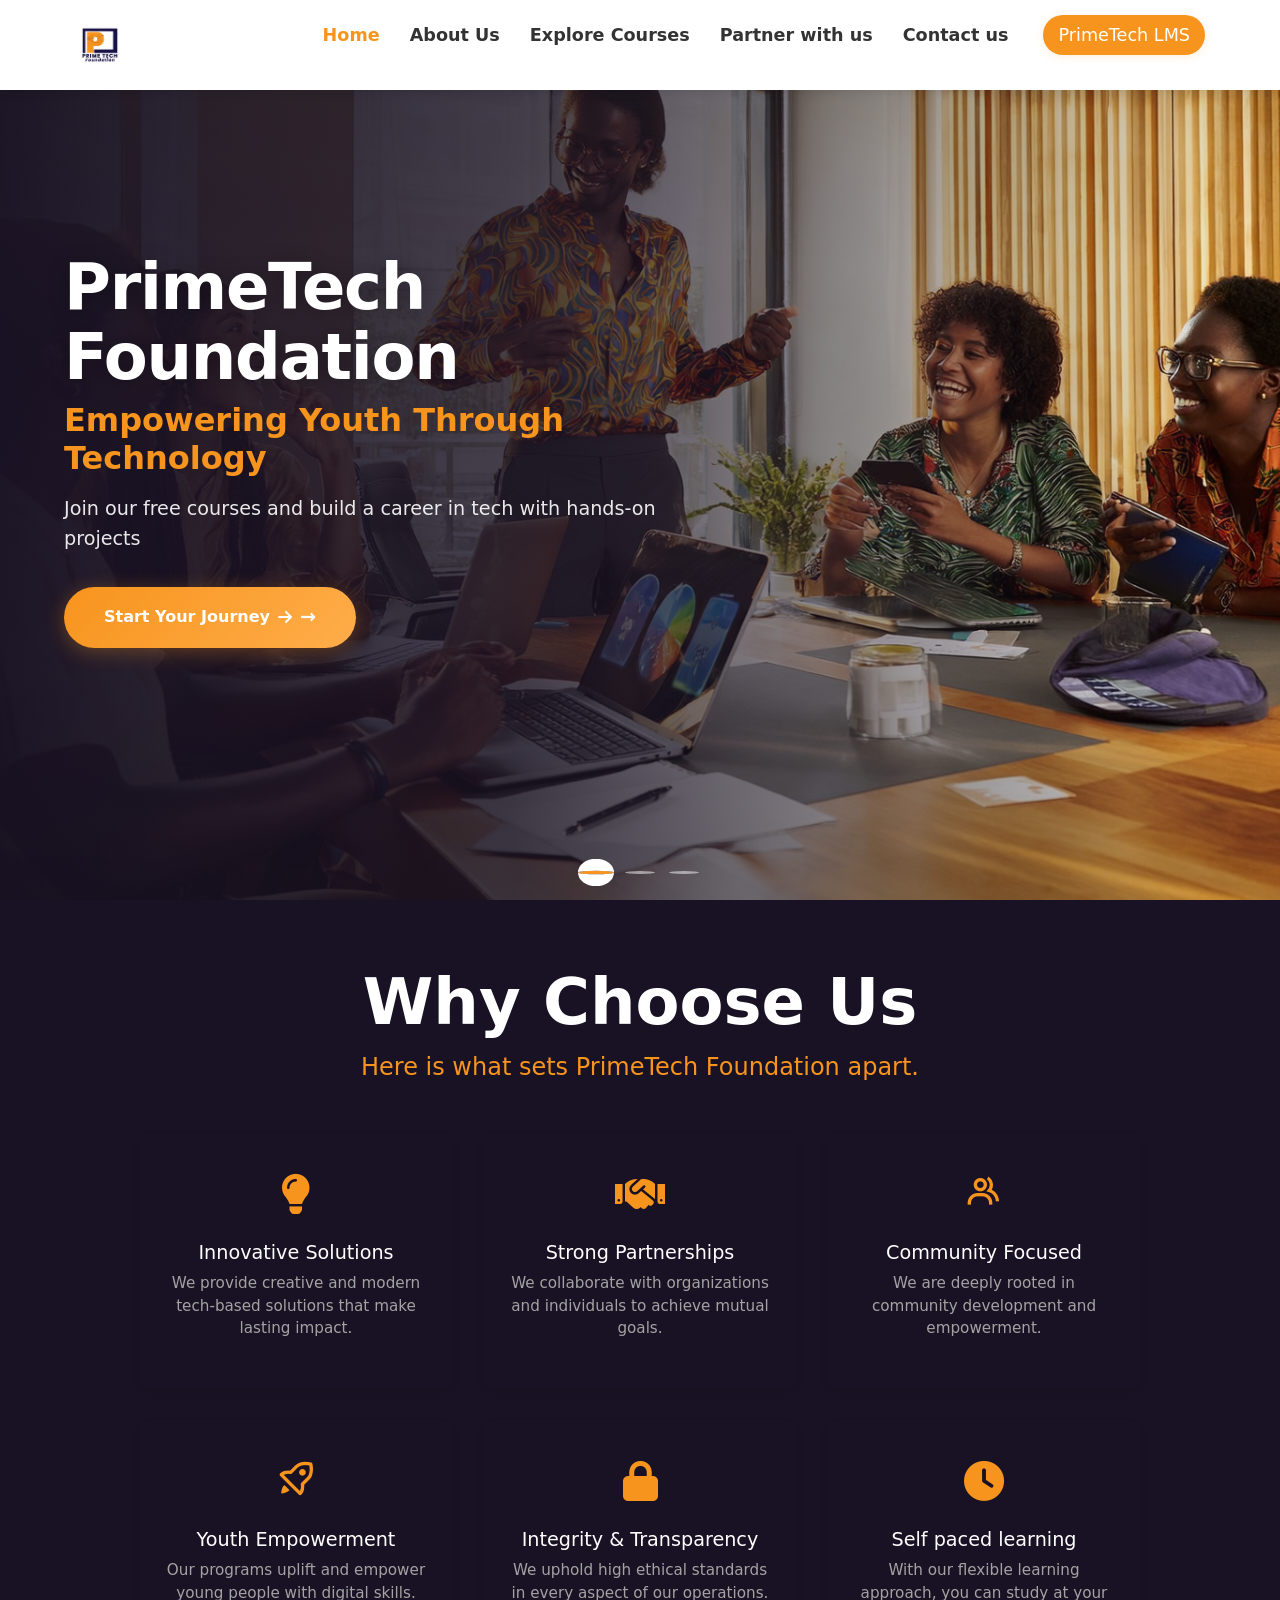
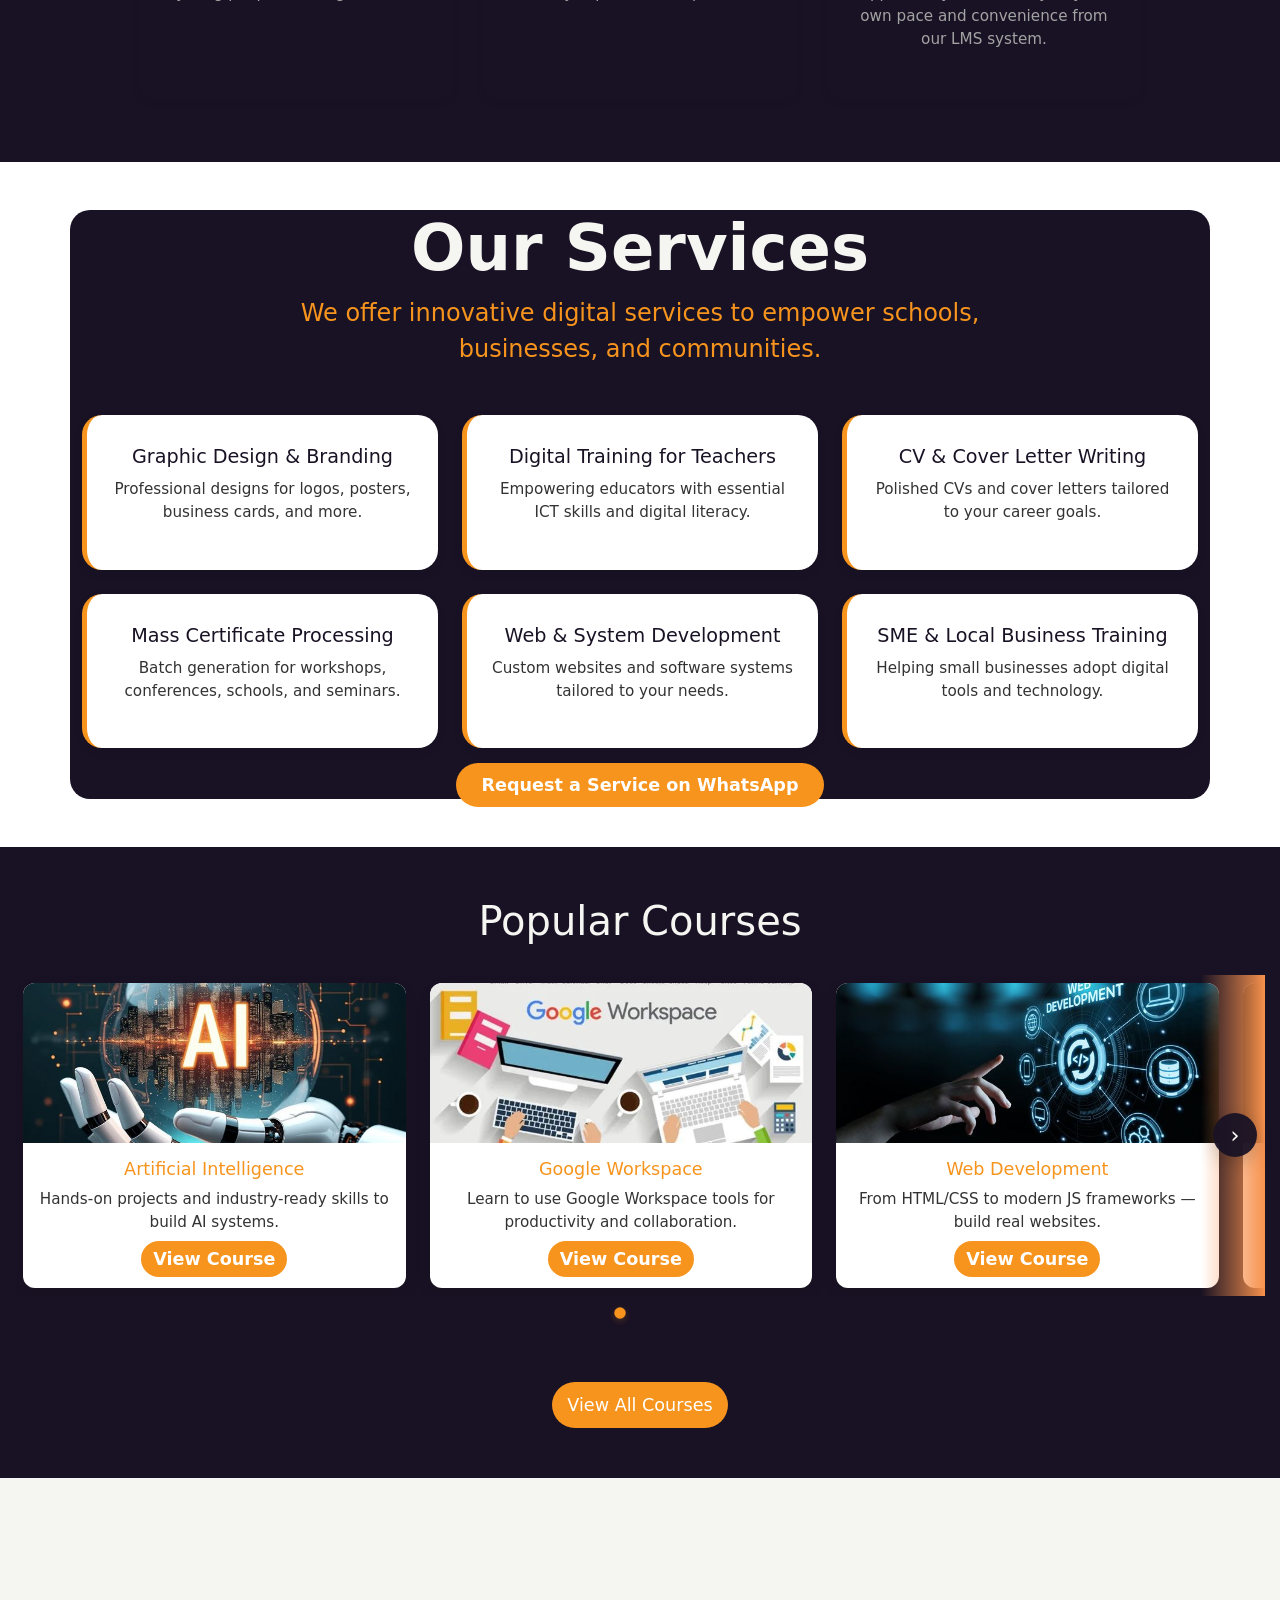
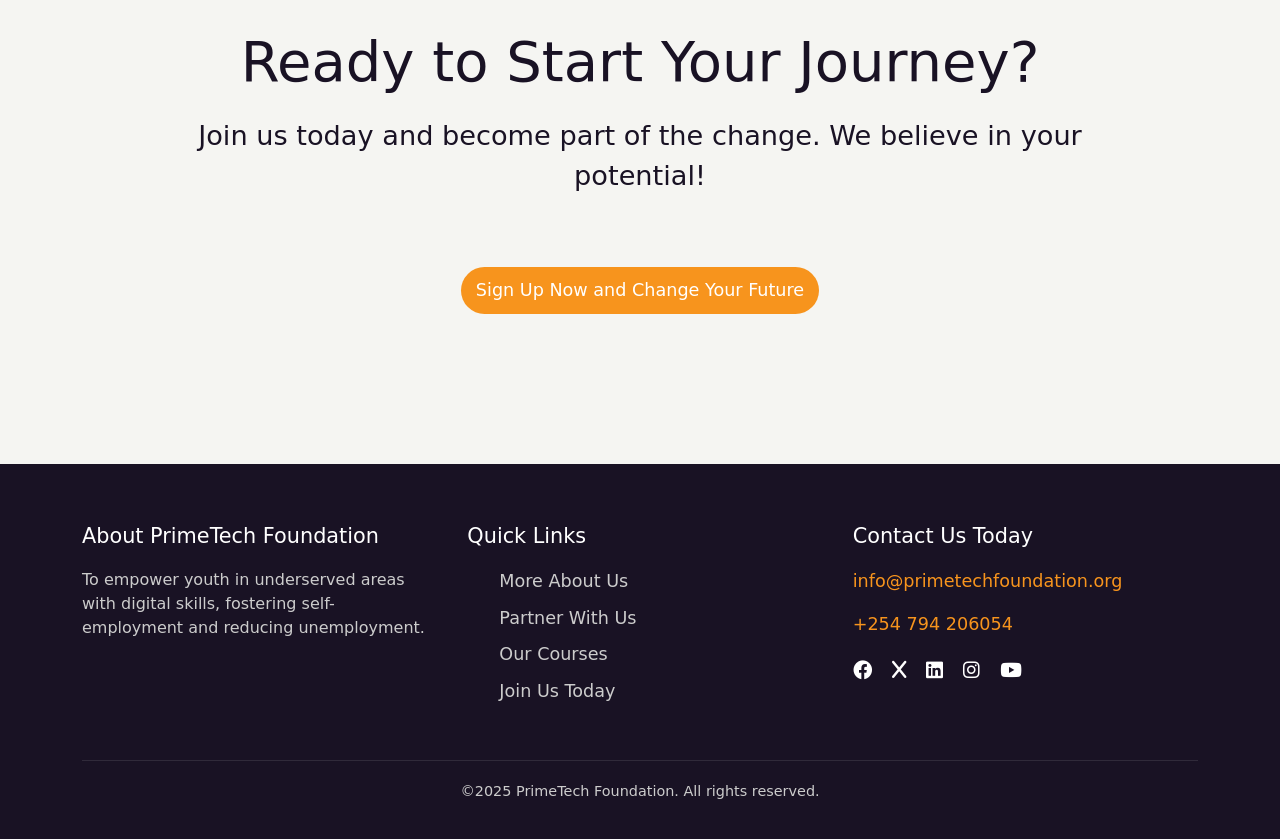
==== commit b3107881: "6th commit" ====
--- a/Index.html
+++ b/Index.html
@@ -6,6 +6,7 @@
     <title>PrimeTech Foundation</title>
     <link rel="stylesheet" href="styles/home.css">
     <link rel="stylesheet" href="styles/patnership.css">
+    <link rel="stylesheet" href="styles/animation.css">
     <link rel="icon" type="image/png" href="Photos/logo New.png">
     <link href="https://cdn.jsdelivr.net/npm/bootstrap@5.3.0/dist/css/bootstrap.min.css" rel="stylesheet">
     <link rel="stylesheet" href="https://cdnjs.cloudflare.com/ajax/libs/font-awesome/6.0.0-beta3/css/all.min.css">
@@ -35,49 +36,100 @@
             </nav>
         </div>
     </header>
+
     <!-- Hero Section -->
-    <div id="heroCarousel" class="carousel slide carousel-fade" data-bs-ride="carousel" role="region" aria-label="Hero carousel">
+
+    <div id="heroCarousel" class="carousel slide carousel-fade" data-bs-ride="carousel" data-bs-interval="5000" role="region" aria-label="Hero carousel">
+        <!-- Indicators -->
+        <div class="carousel-indicators">
+            <button type="button" data-bs-target="#heroCarousel" data-bs-slide-to="0" class="active" aria-current="true" aria-label="Slide 1"></button>
+            <button type="button" data-bs-target="#heroCarousel" data-bs-slide-to="1" aria-label="Slide 2"></button>
+            <button type="button" data-bs-target="#heroCarousel" data-bs-slide-to="2" aria-label="Slide 3"></button>
+        </div>
+        
         <div class="carousel-inner">
-            <button class="carousel-control-prev" type="button" data-bs-target="#heroCarousel" data-bs-slide="prev">
-                <span class="carousel-control-prev-icon" aria-hidden="true"></span>
-                <span class="visually-hidden">Previous</span>
-            </button>
-            <button class="carousel-control-next" type="button" data-bs-target="#heroCarousel" data-bs-slide="next">
-                <span class="carousel-control-next-icon" aria-hidden="true"></span>
-                <span class="visually-hidden">Next</span>
-            </button>
             <!-- Slide 1 -->
-            <div class="carousel-item active">
-                <div class="hero-slide hero-slide--left" style="background-image: url('Images/img%204.png');">
-                    <div class="hero-content text-white">
-                        <h2 class="hero-title display-4 fw-bold">PrimeTech Foundation</h2>
-                        <h3 class="hero-sub fw-bold">Empowering Youth Through Technology</h3>
-                        <p class="hero-lead">Join our free courses and build a career in tech</p>
-                        <a href="login.html" class="btn-click">Get Started</a>
-                    </div>
-                </div>
-            </div>
+            <div class="carousel-item active" data-bs-interval="5000">
+                <div class="hero-slide hero-slide--left">
+                    <div class="hero-image-container">
+                        <img src="Images/img 4.png" 
+                             alt="PrimeTech Foundation empowering youth through technology"
+                             class="animate-zoom-in"
+                             loading="eager">
+                    </div>
+                    <div class="hero-content">
+                        <h2 class="hero-title animate-fade-in-up">
+                            PrimeTech Foundation
+                        </h2>
+                        <h3 class="hero-sub animate-fade-in-up animate-delay-200">
+                            Empowering Youth Through Technology
+                        </h3>
+                        <p class="hero-lead animate-fade-in-up animate-delay-300">
+                            Join our free courses and build a career in tech with hands-on projects
+                        </p>
+                        <a href="login.html" class="btn-click animate-fade-in-up animate-delay-400">
+                            Start Your Journey <i class="fas fa-arrow-right ml-2"></i>
+                        </a>
+                    </div>
+                </div>
+            </div>
+            
             <!-- Slide 2 -->
-            <div class="carousel-item">
-                <div class="hero-slide hero-slide--left" style="background-image: url('Images/img%206.png');">
-                    <div class="hero-content text-white">
-                        <h2 class="hero-title fw-bold">Learn. Build. Grow.</h2>
-                        <p class="hero-lead">Hands-on training with real-world projects</p>
-                        <a href="about.html" class="btn-click">Learn More</a>
-                    </div>
-                </div>
-            </div>
+            <div class="carousel-item" data-bs-interval="5000">
+                <div class="hero-slide hero-slide--right">
+                    <div class="hero-image-container">
+                        <img src="Images/img 6.png" 
+                             alt="Hands-on tech training with real-world projects"
+                             class="animate-zoom-in"
+                             loading="lazy">
+                    </div>
+                    <div class="hero-content">
+                        <h2 class="hero-title animate-fade-in-up">
+                            Learn. Build. Grow.
+                        </h2>
+                        <p class="hero-lead animate-fade-in-up animate-delay-200">
+                            Hands-on training with industry experts and real-world projects
+                        </p>
+                        <a href="about.html" class="btn-click animate-fade-in-up animate-delay-300">
+                            Discover More <i class="fas fa-arrow-right ml-2"></i>
+                        </a>
+                    </div>
+                </div>
+            </div>
+            
             <!-- Slide 3 -->
-            <div class="carousel-item"> 
-                <div class="hero-slide hero-slide--left" style="background-image: url('Images/img%201.png');">
-                    <div class="hero-content text-white">
-                        <h2 class="hero-title fw-bold">Your Tech Journey Starts Here</h2>
-                        <p class="hero-lead">No experience needed.</p>
-                        <a href="courses.html" class="btn-click">Enroll Now</a>
-                    </div>
-                </div>
-            </div>
-        </div>
+            <div class="carousel-item" data-bs-interval="5000">
+                <div class="hero-slide hero-slide--center">
+                    <div class="hero-image-container">
+                        <img src="Images/img 1.png" 
+                             alt="Start your tech journey today - no experience needed"
+                             class="animate-zoom-in"
+                             loading="lazy">
+                    </div>
+                    <div class="hero-content">
+                        <h2 class="hero-title animate-fade-in-up">
+                            Your Tech Journey Starts Here
+                        </h2>
+                        <p class="hero-lead animate-fade-in-up animate-delay-200">
+                            No experience needed. Start from scratch and build in-demand skills
+                        </p>
+                        <a href="courses.html" class="btn-click animate-pulse animate-delay-300">
+                            Enroll Now <i class="fas fa-rocket ml-2"></i>
+                        </a>
+                    </div>
+                </div>
+            </div>
+        </div>
+        
+        <!-- Controls -->
+        <button class="carousel-control-prev" type="button" data-bs-target="#heroCarousel" data-bs-slide="prev">
+            <span class="carousel-control-prev-icon" aria-hidden="true"></span>
+            <span class="visually-hidden">Previous</span>
+        </button>
+        <button class="carousel-control-next" type="button" data-bs-target="#heroCarousel" data-bs-slide="next">
+            <span class="carousel-control-next-icon" aria-hidden="true"></span>
+            <span class="visually-hidden">Next</span>
+        </button>
     </div>
 
     <main>
@@ -288,6 +340,79 @@
             </div>
         </div>
     </footer>
+    <script>
+        // Initialize animations when page loads
+        document.addEventListener('DOMContentLoaded', function() {
+            // Add animation classes to hero content when slide changes
+            const heroCarousel = document.getElementById('heroCarousel');
+            if (heroCarousel) {
+                heroCarousel.addEventListener('slide.bs.carousel', function(event) {
+                    const activeSlide = event.relatedTarget;
+                    const heroContent = activeSlide.querySelector('.hero-content');
+                    
+                    // Reset animations
+                    heroContent.style.opacity = '0';
+                    heroContent.style.transform = 'translateY(20px)';
+                    
+                    // Trigger reflow
+                    void heroContent.offsetWidth;
+                    
+                    // Add animation
+                    setTimeout(() => {
+                        heroContent.style.opacity = '1';
+                        heroContent.style.transform = 'translateY(0)';
+                    }, 100);
+                });
+            }
+            
+            // Parallax effect for hero images
+            function updateParallax() {
+                const scrollY = window.scrollY;
+                const parallaxImages = document.querySelectorAll('.parallax-image');
+                
+                parallaxImages.forEach(img => {
+                    img.style.setProperty('--scroll-parallax', scrollY / 1000);
+                });
+            }
+            
+            window.addEventListener('scroll', updateParallax);
+            updateParallax(); // Initial call
+            
+            // Animate elements on scroll
+            function animateOnScroll() {
+                const elements = document.querySelectorAll('.animate-on-scroll');
+                
+                elements.forEach(el => {
+                    const rect = el.getBoundingClientRect();
+                    const isVisible = rect.top <= window.innerHeight * 0.8;
+                    
+                    if (isVisible) {
+                        el.classList.add('visible');
+                    }
+                });
+            }
+            
+            window.addEventListener('scroll', animateOnScroll);
+            animateOnScroll(); // Initial call
+        });
+        
+        // Smooth scroll for anchor links
+        document.querySelectorAll('a[href^="#"]').forEach(anchor => {
+            anchor.addEventListener('click', function(e) {
+                e.preventDefault();
+                const targetId = this.getAttribute('href');
+                if (targetId === '#') return;
+                
+                const targetElement = document.querySelector(targetId);
+                if (targetElement) {
+                    targetElement.scrollIntoView({
+                        behavior: 'smooth',
+                        block: 'start'
+                    });
+                }
+            });
+        });
+    </script>
     <script src="scripts/patnership.js"></script>
     <script src="https://cdn.jsdelivr.net/npm/bootstrap@5.3.0/dist/js/bootstrap.bundle.min.js"></script>
     <script src="scripts/home.js"></script>
--- a/styles/home.css
+++ b/styles/home.css
@@ -9,150 +9,451 @@
     font-family:Verdana, Geneva, Tahoma, sans-serif;
     color: #191224;
 }
-
 .hero-slide {
     height: 100vh;
+    min-height: 600px;
     background-size: cover;
     background-position: center;
+    background-repeat: no-repeat;
     position: relative;
     display: flex;
-    justify-content: center;
     align-items: center;
-    border: none;
-    
+    overflow: hidden;
+    isolation: isolate;
 }
 
 .hero-slide::before {
-    /* stronger left-to-right dark gradient using darks of #191224 */
     content: "";
     position: absolute;
-    top: 0; left: 0;
+    inset: 0;
+    background: linear-gradient(
+        90deg, 
+        rgba(25, 18, 36, 0.95) 0%, 
+        rgba(25, 18, 36, 0.7) 40%, 
+        rgba(25, 18, 36, 0.3) 70%, 
+        rgba(25, 18, 36, 0) 100%
+    );
+    z-index: 1;
+    pointer-events: none;
+}
+
+.hero-slide::after {
+    content: "";
+    position: absolute;
+    inset: 0;
+    background: linear-gradient(
+        to bottom,
+        rgba(0, 0, 0, 0.1) 0%,
+        transparent 30%,
+        transparent 70%,
+        rgba(0, 0, 0, 0.1) 100%
+    );
+    z-index: 1;
+    pointer-events: none;
+}
+
+/* Left/Right variants */
+.hero-slide--left::before {
+    background: linear-gradient(
+        90deg,
+        rgba(25, 18, 36, 0.98) 0%,
+        rgba(25, 18, 36, 0.8) 40%,
+        rgba(25, 18, 36, 0.4) 70%,
+        rgba(25, 18, 36, 0) 100%
+    );
+}
+
+.hero-slide--right::before {
+    background: linear-gradient(
+        90deg,
+        rgba(25, 18, 36, 0) 0%,
+        rgba(25, 18, 36, 0.4) 30%,
+        rgba(25, 18, 36, 0.8) 60%,
+        rgba(25, 18, 36, 0.98) 100%
+    );
+}
+
+/* Hero Content Container */
+.hero-content {
+    position: relative;
+    z-index: 2;
+    max-width: 800px;
+    padding: 0 clamp(2rem, 5vw, 5rem);
+    margin: 0;
+    opacity: 0;
+    transform: translateY(20px);
+    transition: opacity 0.8s ease, transform 0.8s ease;
+}
+
+/* Show content when slide is active */
+.carousel-item.active .hero-content {
+    opacity: 1;
+    transform: translateY(0);
+}
+
+/* Typography Scale */
+.hero-title {
+    font-size: clamp(2.5rem, 5vw, 4.5rem);
+    line-height: 1.1;
+    margin-bottom: 0.5rem;
+    font-weight: 800;
+    color: #ffffff;
+    text-shadow: 0 2px 20px rgba(0, 0, 0, 0.3);
+    letter-spacing: -0.02em;
+}
+
+.hero-sub {
+    font-size: clamp(1.25rem, 2.5vw, 2.5rem);
+    line-height: 1.2;
+    margin: 0.5rem 0 1rem;
+    font-weight: 600;
+    color: #F7941D;
+    opacity: 0.95;
+}
+
+.hero-lead {
+    font-size: clamp(1rem, 1.5vw, 1.4rem);
+    line-height: 1.6;
+    margin: 1rem 0 2rem;
+    color: rgba(255, 255, 255, 0.9);
+    max-width: 600px;
+}
+
+/* Text Alignment Variants */
+.hero-slide--left {
+    justify-content: flex-start;
+}
+
+.hero-slide--right {
+    justify-content: flex-end;
+}
+
+.hero-slide--center {
+    justify-content: center;
+    text-align: center;
+}
+
+.hero-slide--center .hero-content {
+    text-align: center;
+    align-items: center;
+}
+
+.hero-slide--center::before {
+    background: radial-gradient(
+        circle at center,
+        rgba(25, 18, 36, 0.9) 0%,
+        rgba(25, 18, 36, 0.6) 50%,
+        rgba(25, 18, 36, 0.3) 80%,
+        transparent 100%
+    );
+}
+
+/* CTA Button */
+.btn-click {
+    display: inline-flex;
+    align-items: center;
+    justify-content: center;
+    gap: 0.5rem;
+    background: linear-gradient(135deg, #F7941D 0%, #ffad4a 100%);
+    color: white;
+    padding: 1rem 2.5rem;
+    border: none;
+    border-radius: 50px;
+    font-size: clamp(1rem, 1.2vw, 1.2rem);
+    font-weight: 600;
+    text-decoration: none;
+    cursor: pointer;
+    transition: all 0.3s ease;
+    position: relative;
+    overflow: hidden;
+    z-index: 1;
+    box-shadow: 0 4px 20px rgba(247, 148, 29, 0.3);
+    min-height: 56px;
+}
+
+.btn-click::before {
+    content: '';
+    position: absolute;
+    top: 0;
+    left: 0;
     width: 100%;
     height: 100%;
-    background: linear-gradient(90deg, rgba(25,18,36,0.96) 0%, rgba(25,18,36,0.72) 40%, rgba(25,18,36,0.28) 75%, rgba(25,18,36,0) 100%);
-    z-index: 1;
-    pointer-events: none;
-}
-
-/* Left / Right modifiers: make the dark side fall on the chosen edge */
-.hero-slide--left::before {
-    background: linear-gradient(90deg, rgba(25,18,36,0.99) 0%, rgba(25,18,36,0.82) 42%, rgba(25,18,36,0.35) 80%, rgba(25,18,36,0) 100%);
-}
-.hero-slide--right::before {
-    background: linear-gradient(90deg, rgba(25,18,36,0) 20%, rgba(25,18,36,0.35) 55%, rgba(25,18,36,0.82) 88%, rgba(25,18,36,0.99) 100%);
-}
-
-.hero-content {
-    z-index: 2;
-    max-width: 900px;
-    padding: 0 15px;
-    align-items: flex-start;
-    text-align: left;
-}
-
-.hero-content h2 {
-    font-size: 3.5rem;
-    color: white;
-    margin-bottom: 20px;
-    text-shadow: #000 1px 0 2px;
-    text-align: left;
-}
-
-/* Responsive hero typography */
-.hero-title {
-    font-size: clamp(1.8rem, 4.2vw, 3.6rem);
-    line-height: 1.03;
-    margin-bottom: 0.4rem;
-}
-.hero-sub {
-    font-size: clamp(1.1rem, 2.6vw, 2.1rem);
-    margin-top: 0.15rem;
-    opacity: 0.98;
-    font-weight: 600;
-}
-.hero-lead {
-    font-size: clamp(.95rem, 1.6vw, 1.25rem);
-    margin: .75rem 0 1rem;
-    color: rgba(255,255,255,0.95);
-}
-
-/* Narrow text columns for left/right-aligned slides */
-.hero-slide--left .hero-content,
-.hero-slide--right .hero-content {
-    max-width: 520px;
-}
-
-/* Slight vertical offset and larger CTA for better balance */
-.hero-content .btn-click {
-    font-size: clamp(.95rem, 1.7vw, 1.15rem);
-    padding: 10px 26px;
-}
-
-/* Offset tweak on wide screens so left/right content feels anchored */
-@media (min-width: 1200px) {
-    .hero-slide--left .hero-content {
-        transform: translateX(4%);
-    }
+    background: linear-gradient(135deg, #191224 0%, #2a163d 100%);
+    z-index: -1;
+    opacity: 0;
+    transition: opacity 0.3s ease;
+    border-radius: 50px;
+}
+
+.btn-click:hover {
+    transform: translateY(-3px);
+    box-shadow: 0 8px 30px rgba(247, 148, 29, 0.4);
+}
+
+.btn-click:hover::before {
+    opacity: 1;
+}
+
+.btn-click:active {
+    transform: translateY(-1px);
+}
+
+/* Animated arrow for CTA */
+.btn-click::after {
+    content: '→';
+    font-size: 1.2em;
+    transition: transform 0.3s ease;
+}
+
+.btn-click:hover::after {
+    transform: translateX(4px);
+}
+
+/* Carousel Controls Enhancement */
+.carousel-control-prev,
+.carousel-control-next {
+    width: 60px;
+    height: 60px;
+    background: rgba(25, 18, 36, 0.8);
+    border-radius: 50%;
+    top: 50%;
+    transform: translateY(-50%);
+    margin: 0 1rem;
+    opacity: 0;
+    transition: opacity 0.3s ease, background 0.3s ease;
+}
+
+.hero-slide:hover .carousel-control-prev,
+.hero-slide:hover .carousel-control-next {
+    opacity: 1;
+}
+
+.carousel-control-prev:hover,
+.carousel-control-next:hover {
+    background: rgba(25, 18, 36, 1);
+    transform: translateY(-50%) scale(1.1);
+}
+
+.carousel-control-prev-icon,
+.carousel-control-next-icon {
+    width: 2rem;
+    height: 2rem;
+    background-size: 100% 100%;
+    filter: invert(1);
+}
+
+/* Carousel Indicators */
+.carousel-indicators {
+    bottom: 2rem;
+    margin: 0;
+    gap: 0.5rem;
+}
+
+.carousel-indicators button {
+    width: 12px;
+    height: 12px;
+    border-radius: 50%;
+    background-color: rgba(255, 255, 255, 0.5);
+    border: 2px solid transparent;
+    transition: all 0.3s ease;
+}
+
+.carousel-indicators button.active {
+    background-color: #F7941D;
+    transform: scale(1.2);
+    border-color: white;
+}
+
+/* Image Animation Container */
+.hero-image-container {
+    position: absolute;
+    inset: 0;
+    z-index: 0;
+    overflow: hidden;
+}
+
+.hero-image-container img {
+    width: 100%;
+    height: 100%;
+    object-fit: cover;
+    object-position: center;
+    animation: zoomIn 20s ease infinite alternate;
+}
+
+/* Parallax effect for images */
+.hero-slide .parallax-image {
+    transform: translateY(calc(var(--scroll-parallax) * 50px));
+    transition: transform 0.1s linear;
+}
+
+/* Gradient overlay animation */
+.hero-slide::before {
+    animation: gradientShift 10s ease infinite alternate;
+}
+
+@keyframes gradientShift {
+    0% {
+        opacity: 0.9;
+    }
+    100% {
+        opacity: 0.95;
+    }
+}
+
+/* ==================== */
+/* RESPONSIVE HERO SECTION */
+/* ==================== */
+
+@media (max-width: 1200px) {
+    .hero-content {
+        max-width: 700px;
+    }
+    
+    .hero-title {
+        font-size: clamp(2.2rem, 4vw, 4rem);
+    }
+}
+
+@media (max-width: 992px) {
+    .hero-slide {
+        min-height: 500px;
+    }
+    
+    .hero-content {
+        max-width: 600px;
+        padding: 0 3rem;
+    }
+    
+    .hero-title {
+        font-size: clamp(2rem, 3.5vw, 3.5rem);
+    }
+    
+    .hero-sub {
+        font-size: clamp(1.1rem, 2vw, 2rem);
+    }
+}
+
+@media (max-width: 768px) {
+    .hero-slide {
+        min-height: 450px;
+        height: 70vh;
+    }
+    
+    .hero-content {
+        max-width: 90%;
+        padding: 0 2rem;
+        text-align: center;
+    }
+    
+    .hero-slide--left .hero-content,
     .hero-slide--right .hero-content {
-        transform: translateX(-4%);
-    }
-}
-
-/* alignment helpers for text placement close to the image focal point */
-.hero-slide--left {
-    justify-content: flex-start;
-}
-.hero-slide--left .hero-content {
-    align-items: flex-start;
-    text-align: left;
-    padding-left: clamp(18px, 6vw, 6rem);
-    padding-right: clamp(8px, 4vw, 4rem);
-}
-.hero-slide--right {
-    justify-content: flex-end;
-}
-.hero-slide--right .hero-content {
-    align-items: flex-end;
-    text-align: right;
-    padding-right: clamp(18px, 6vw, 6rem);
-    padding-left: clamp(8px, 4vw, 4rem);
-}
-
-.btn-click {
-    background-color: #F7941D;
-    color: #f5f5f2;
-    padding: 10px 20px;
-    border: none;
-    transition: background-color 0.3s, transform 0.3s;
-    border-radius: 50px;
-    font-size: 1.2rem;
-    text-decoration: none;
-    font-weight: 500;
-    animation: btnPulse 1.5s infinite;
-}
-
-.btn-click:hover {
-    background-color: #191224;
-    transform: scale(1.05);
-}
-
-.btn-click:active {
-    border-radius: 8px;
-    box-shadow: 0 4px 12px rgba(0, 0, 0, 0.1);
-}
-
-@keyframes btnPulse {
-    0% {
-        box-shadow: 0 0 0 0 rgba(247, 148, 29, 0.5);
-    }
-    70% {
-        box-shadow: 0 0 0 12px rgba(247, 148, 29, 0);
-    }
-    100% {
-        box-shadow: 0 0 0 0 rgba(247, 148, 29, 0);
-    }
-}
-
+        text-align: center;
+        align-items: center;
+    }
+    
+    .hero-title {
+        font-size: clamp(1.8rem, 3vw, 2.8rem);
+    }
+    
+    .hero-sub {
+        font-size: clamp(1rem, 1.8vw, 1.8rem);
+    }
+    
+    .hero-lead {
+        font-size: clamp(0.95rem, 1.4vw, 1.2rem);
+    }
+    
+    .btn-click {
+        padding: 0.9rem 2rem;
+        font-size: 1rem;
+        min-height: 52px;
+    }
+    
+    .carousel-control-prev,
+    .carousel-control-next {
+        width: 50px;
+        height: 50px;
+        opacity: 0.5;
+    }
+}
+
+@media (max-width: 576px) {
+    .hero-slide {
+        min-height: 400px;
+        height: 60vh;
+    }
+    
+    .hero-content {
+        padding: 0 1.5rem;
+    }
+    
+    .hero-title {
+        font-size: clamp(1.6rem, 2.8vw, 2.2rem);
+        margin-bottom: 0.3rem;
+    }
+    
+    .hero-sub {
+        font-size: clamp(0.95rem, 1.6vw, 1.5rem);
+        margin: 0.3rem 0 0.8rem;
+    }
+    
+    .hero-lead {
+        font-size: clamp(0.9rem, 1.3vw, 1.1rem);
+        margin: 0.8rem 0 1.5rem;
+    }
+    
+    .btn-click {
+        padding: 0.8rem 1.8rem;
+        font-size: 0.95rem;
+        min-height: 48px;
+    }
+    
+    .carousel-indicators {
+        bottom: 1rem;
+    }
+    
+    .carousel-indicators button {
+        width: 8px;
+        height: 8px;
+    }
+}
+
+@media (max-width: 400px) {
+    .hero-slide {
+        min-height: 350px;
+    }
+    
+    .hero-content {
+        padding: 0 1rem;
+    }
+    
+    .hero-title {
+        font-size: 1.5rem;
+    }
+    
+    .btn-click {
+        padding: 0.7rem 1.5rem;
+        font-size: 0.9rem;
+    }
+}
+
+/* Reduced motion support */
+@media (prefers-reduced-motion: reduce) {
+    .hero-content,
+    .btn-click,
+    .carousel-control-prev,
+    .carousel-control-next,
+    .carousel-indicators button,
+    .hero-image-container img {
+        animation: none;
+        transition: none;
+    }
+    
+    .hero-content {
+        opacity: 1;
+        transform: none;
+    }
+}
 
 
 /*courses section*/
--- a/styles/patnership.css
+++ b/styles/patnership.css
@@ -64,7 +64,7 @@
 
 /* Header Styles */
 header {
-    background-color: white;
+    background-color: #ffffff;
     box-shadow: 0 2px 10px rgba(0, 0, 0, 0.1);
     position: fixed;
     width: 100%;
@@ -111,7 +111,7 @@
 nav ul li .btn-login {
     background-color: #F7941D;
     color: #fff !important;
-    border-radius: 50px;
+    border-radius: 30px;
     padding: 0 15px;
     font-size: 1.1rem;
     font-weight: 500;
@@ -151,42 +151,384 @@
 }
 
 /* Hero Section */
+/* Hero Section */
 .hero {
     color: white;
     text-align: center;
-    padding: 220px 0 140px;
+    padding: 200px 0 140px;
     margin-top: 80px;
     position: relative;
     overflow: hidden;
-}
-
-/* Background image with a bottom->top gradient fade to keep text readable */
+    min-height: 80vh;
+    display: flex;
+    align-items: center;
+}
+
+/* Background image with overlay */
 .hero.hero-bg {
-    background-image: linear-gradient(to top, rgba(25,18,36,0.95) 0%, rgba(25,18,36,0.85) 25%, rgba(25,18,36,0.55) 45%, rgba(25,18,36,0.25) 65%, rgba(25,18,36,0) 95%), url('../Images/img%205.png');
+    background: 
+        linear-gradient(135deg, 
+            rgba(25, 18, 36, 0.9) 0%,
+            rgba(25, 18, 36, 0.7) 50%,
+            rgba(25, 18, 36, 0.3) 100%),
+        url('../Images/img\ 9.png');
     background-size: cover;
-    background-position: center bottom;
+    background-position: center;
     background-repeat: no-repeat;
+    background-attachment: fixed;
+    position: relative;
+}
+
+/* Animated gradient overlay */
+.hero.hero-bg::before {
+    content: '';
+    position: absolute;
+    top: 0;
+    left: 0;
+    right: 0;
+    bottom: 0;
+    background: linear-gradient(
+        45deg,
+        rgba(247, 148, 29, 0.1) 0%,
+        rgba(25, 18, 36, 0.4) 50%,
+        rgba(247, 148, 29, 0.1) 100%
+    );
+    animation: gradientShift 8s ease-in-out infinite alternate;
+    z-index: 1;
+}
+
+@keyframes gradientShift {
+    0% {
+        opacity: 0.3;
+        background-position: 0% 50%;
+    }
+    50% {
+        opacity: 0.6;
+        background-position: 100% 50%;
+    }
+    100% {
+        opacity: 0.3;
+        background-position: 0% 50%;
+    }
+}
+
+.hero .container {
+    position: relative;
+    z-index: 2;
+    max-width: 800px;
 }
 
 .hero h1 {
-    font-size: 3.6rem;
+    font-size: 3.8rem;
     color: #fff;
-    margin-bottom: 1rem;
-    text-shadow: 0 6px 18px rgba(0,0,0,0.45);
+    margin-bottom: 1.5rem;
+    text-shadow: 0 4px 12px rgba(0, 0, 0, 0.3);
+    font-weight: 700;
+    line-height: 1.2;
+    opacity: 0;
+    transform: translateY(30px);
+    animation: 
+        fadeInUp 1s ease-out 0.3s forwards,
+        subtleGlow 3s ease-in-out 1.5s infinite alternate;
+}
+
+@keyframes fadeInUp {
+    from {
+        opacity: 0;
+        transform: translateY(30px);
+    }
+    to {
+        opacity: 1;
+        transform: translateY(0);
+    }
+}
+
+@keyframes subtleGlow {
+    0%, 100% {
+        text-shadow: 
+            0 4px 12px rgba(0, 0, 0, 0.3),
+            0 0 0px rgba(247, 148, 29, 0.3);
+    }
+    50% {
+        text-shadow: 
+            0 4px 12px rgba(0, 0, 0, 0.3),
+            0 0 20px rgba(247, 148, 29, 0.6);
+    }
 }
 
 .hero p {
-    font-size: 1.1rem;
-    margin-bottom: 1.5rem;
+    font-size: 1.3rem;
+    margin-bottom: 2.5rem;
     text-align: center;
-    padding: 0 18px;
-    text-shadow: 0 4px 10px rgba(0,0,0,0.35);
-}
-
-/* Slightly darker CTA for contrast */
+    padding: 0 20px;
+    text-shadow: 0 2px 8px rgba(0, 0, 0, 0.4);
+    opacity: 0;
+    transform: translateY(20px);
+    animation: 
+        fadeInUp 1s ease-out 0.8s forwards,
+        textFloat 6s ease-in-out 2s infinite;
+    line-height: 1.6;
+    max-width: 700px;
+    margin-left: auto;
+    margin-right: auto;
+}
+
+@keyframes textFloat {
+    0%, 100% {
+        transform: translateY(0);
+    }
+    50% {
+        transform: translateY(-5px);
+    }
+}
+
+/* Floating particles animation */
+.hero::after {
+    content: '';
+    position: absolute;
+    top: 0;
+    left: 0;
+    right: 0;
+    bottom: 0;
+    background-image: 
+        radial-gradient(circle at 20% 30%, rgba(247, 148, 29, 0.15) 0%, transparent 50%),
+        radial-gradient(circle at 80% 70%, rgba(247, 148, 29, 0.1) 0%, transparent 50%),
+        radial-gradient(circle at 40% 80%, rgba(25, 18, 36, 0.2) 0%, transparent 50%);
+    z-index: 1;
+    animation: particlesFloat 20s linear infinite;
+}
+
+@keyframes particlesFloat {
+    0% {
+        transform: translateY(0) translateX(0);
+    }
+    25% {
+        transform: translateY(-10px) translateX(10px);
+    }
+    50% {
+        transform: translateY(0) translateX(20px);
+    }
+    75% {
+        transform: translateY(10px) translateX(10px);
+    }
+    100% {
+        transform: translateY(0) translateX(0);
+    }
+}
+
 .hero .btn {
     background-color: var(--secondary-color);
-    box-shadow: 0 6px 18px rgba(0,0,0,0.25);
+    color: white;
+    padding: 16px 35px;
+    border-radius: 50px;
+    font-weight: 600;
+    font-size: 1.1rem;
+    text-decoration: none;
+    display: inline-block;
+    box-shadow: 
+        0 6px 20px rgba(247, 148, 29, 0.3),
+        0 0 0 rgba(247, 148, 29, 0);
+    opacity: 0;
+    transform: scale(0.9);
+    animation: 
+        fadeInScale 0.8s ease-out 1.2s forwards,
+        buttonPulse 2s ease-in-out 2s infinite;
+    border: none;
+    cursor: pointer;
+    position: relative;
+    overflow: hidden;
+    transition: all 0.3s ease;
+}
+
+@keyframes fadeInScale {
+    from {
+        opacity: 0;
+        transform: scale(0.9);
+    }
+    to {
+        opacity: 1;
+        transform: scale(1);
+    }
+}
+
+@keyframes buttonPulse {
+    0%, 100% {
+        box-shadow: 
+            0 6px 20px rgba(247, 148, 29, 0.3),
+            0 0 0 rgba(247, 148, 29, 0);
+    }
+    50% {
+        box-shadow: 
+            0 6px 20px rgba(247, 148, 29, 0.3),
+            0 0 30px rgba(247, 148, 29, 0.6);
+    }
+}
+
+.hero .btn:hover {
+    background-color: #191224;
+    transform: translateY(-3px) scale(1.05);
+    box-shadow: 
+        0 10px 25px rgba(25, 18, 36, 0.4),
+        0 0 40px rgba(247, 148, 29, 0.8);
+}
+
+.hero .btn::after {
+    content: '';
+    position: absolute;
+    top: 50%;
+    left: 50%;
+    width: 5px;
+    height: 5px;
+    background: rgba(255, 255, 255, 0.6);
+    opacity: 0;
+    border-radius: 100%;
+    transform: scale(1, 1) translate(-50%, -50%);
+    transform-origin: 50% 50%;
+}
+
+.hero .btn:hover::after {
+    animation: ripple 1s ease-out;
+}
+
+@keyframes ripple {
+    0% {
+        transform: scale(0, 0);
+        opacity: 0.8;
+    }
+    100% {
+        transform: scale(30, 30);
+        opacity: 0;
+    }
+}
+
+/* Mobile Responsive Styles */
+@media (max-width: 992px) {
+    .hero {
+        padding: 160px 0 100px;
+        min-height: 70vh;
+        background-attachment: scroll;
+    }
+    
+    .hero h1 {
+        font-size: 2.8rem;
+        margin-bottom: 1.2rem;
+    }
+    
+    .hero p {
+        font-size: 1.1rem;
+        margin-bottom: 2rem;
+        padding: 0 15px;
+    }
+    
+    .hero .btn {
+        padding: 14px 30px;
+        font-size: 1rem;
+    }
+    
+    .hero.hero-bg::before {
+        animation: gradientShift 12s ease-in-out infinite alternate;
+    }
+}
+
+@media (max-width: 768px) {
+    .hero {
+        padding: 140px 0 80px;
+        min-height: 60vh;
+    }
+    
+    .hero h1 {
+        font-size: 2.4rem;
+        margin-bottom: 1rem;
+        animation: 
+            fadeInUp 0.8s ease-out 0.3s forwards,
+            subtleGlow 4s ease-in-out 1.5s infinite alternate;
+    }
+    
+    .hero p {
+        font-size: 1rem;
+        margin-bottom: 1.8rem;
+        padding: 0 10px;
+        animation: 
+            fadeInUp 0.8s ease-out 0.6s forwards,
+            textFloat 8s ease-in-out 2s infinite;
+    }
+    
+    .hero .btn {
+        padding: 12px 25px;
+        font-size: 0.95rem;
+        animation: 
+            fadeInScale 0.8s ease-out 0.9s forwards,
+            buttonPulse 3s ease-in-out 2s infinite;
+    }
+    
+    /* Simplify animations for mobile performance */
+    .hero::after {
+        animation: particlesFloat 30s linear infinite;
+    }
+}
+
+@media (max-width: 480px) {
+    .hero {
+        padding: 120px 0 60px;
+        min-height: 50vh;
+    }
+    
+    .hero h1 {
+        font-size: 2rem;
+        margin-bottom: 0.8rem;
+        line-height: 1.3;
+    }
+    
+    .hero p {
+        font-size: 0.95rem;
+        margin-bottom: 1.5rem;
+        line-height: 1.5;
+    }
+    
+    .hero .btn {
+        padding: 10px 22px;
+        font-size: 0.9rem;
+    }
+    
+    /* Further simplify for very small screens */
+    .hero::after {
+        display: none;
+    }
+    
+    .hero.hero-bg::before {
+        animation: none;
+        opacity: 0.5;
+    }
+}
+
+/* For very small screens */
+@media (max-width: 360px) {
+    .hero h1 {
+        font-size: 1.7rem;
+    }
+    
+    .hero p {
+        font-size: 0.9rem;
+    }
+}
+
+/* Reduced motion preference */
+@media (prefers-reduced-motion: reduce) {
+    .hero h1,
+    .hero p,
+    .hero .btn,
+    .hero::after,
+    .hero.hero-bg::before {
+        animation: none !important;
+        transition: none !important;
+    }
+    
+    .hero h1,
+    .hero p,
+    .hero .btn {
+        opacity: 1;
+        transform: none;
+    }
 }
 
 /* Benefits Section */
--- a/styles/animation.css
+++ b/styles/animation.css
@@ -0,0 +1,149 @@
+/* animations.css - Reusable animation classes */
+:root {
+    --animation-duration: 0.9s;
+    --animation-timing: cubic-bezier(0.4, 0, 0.2, 1);
+}
+
+/* Text Animations */
+@keyframes fadeInUp {
+    from {
+        opacity: 0;
+        transform: translateY(30px);
+    }
+    to {
+        opacity: 1;
+        transform: translateY(0);
+    }
+}
+
+@keyframes fadeInLeft {
+    from {
+        opacity: 0;
+        transform: translateX(-30px);
+    }
+    to {
+        opacity: 1;
+        transform: translateX(0);
+    }
+}
+
+@keyframes fadeInRight {
+    from {
+        opacity: 0;
+        transform: translateX(30px);
+    }
+    to {
+        opacity: 1;
+        transform: translateX(0);
+    }
+}
+
+@keyframes fadeInScale {
+    from {
+        opacity: 0;
+        transform: scale(0.95);
+    }
+    to {
+        opacity: 1;
+        transform: scale(1);
+    }
+}
+
+@keyframes pulse {
+    0%, 100% {
+        opacity: 1;
+        transform: scale(1);
+    }
+    50% {
+        opacity: 0.8;
+        transform: scale(1.05);
+    }
+}
+
+@keyframes float {
+    0%, 100% {
+        transform: translateY(0);
+    }
+    50% {
+        transform: translateY(-10px);
+    }
+}
+
+/* Image Animations */
+@keyframes zoomIn {
+    from {
+        opacity: 75%;
+        transform: scale(1.1);
+    }
+    to {
+        opacity: 1;
+        transform: scale(1);
+    }
+}
+
+@keyframes slideInBlurred {
+    from {
+        opacity: 75%;
+        transform: translateX(-100px) blur(10px);
+        filter: blur(10px);
+    }
+    to {
+        opacity: 1;
+        transform: translateX(0) blur(0);
+        filter: blur(0);
+    }
+}
+
+/* Reusable Animation Classes */
+.animate-fade-in-up {
+    animation: fadeInUp var(--animation-duration) var(--animation-timing) both;
+}
+
+.animate-fade-in-left {
+    animation: fadeInLeft var(--animation-duration) var(--animation-timing) both;
+}
+
+.animate-fade-in-right {
+    animation: fadeInRight var(--animation-duration) var(--animation-timing) both;
+}
+
+.animate-fade-in-scale {
+    animation: fadeInScale var(--animation-duration) var(--animation-timing) both;
+}
+
+.animate-pulse {
+    animation: pulse 2s infinite;
+}
+
+.animate-float {
+    animation: float 3s ease-in-out infinite;
+}
+
+.animate-zoom-in {
+    animation: zoomIn var(--animation-duration) var(--animation-timing) both;
+}
+
+.animate-slide-blur {
+    animation: slideInBlurred 0.8s var(--animation-timing) both;
+}
+
+/* Staggered animations */
+.animate-delay-100 { animation-delay: 100ms; }
+.animate-delay-200 { animation-delay: 200ms; }
+.animate-delay-300 { animation-delay: 300ms; }
+.animate-delay-400 { animation-delay: 400ms; }
+.animate-delay-500 { animation-delay: 500ms; }
+.animate-delay-600 { animation-delay: 600ms; }
+
+/* Animation utilities */
+.animate-on-scroll {
+    opacity: 0;
+    transform: translateY(20px);
+    transition: opacity var(--animation-duration) var(--animation-timing),
+                transform var(--animation-duration) var(--animation-timing);
+}
+
+.animate-on-scroll.visible {
+    opacity: 1;
+    transform: translateY(0);
+}
